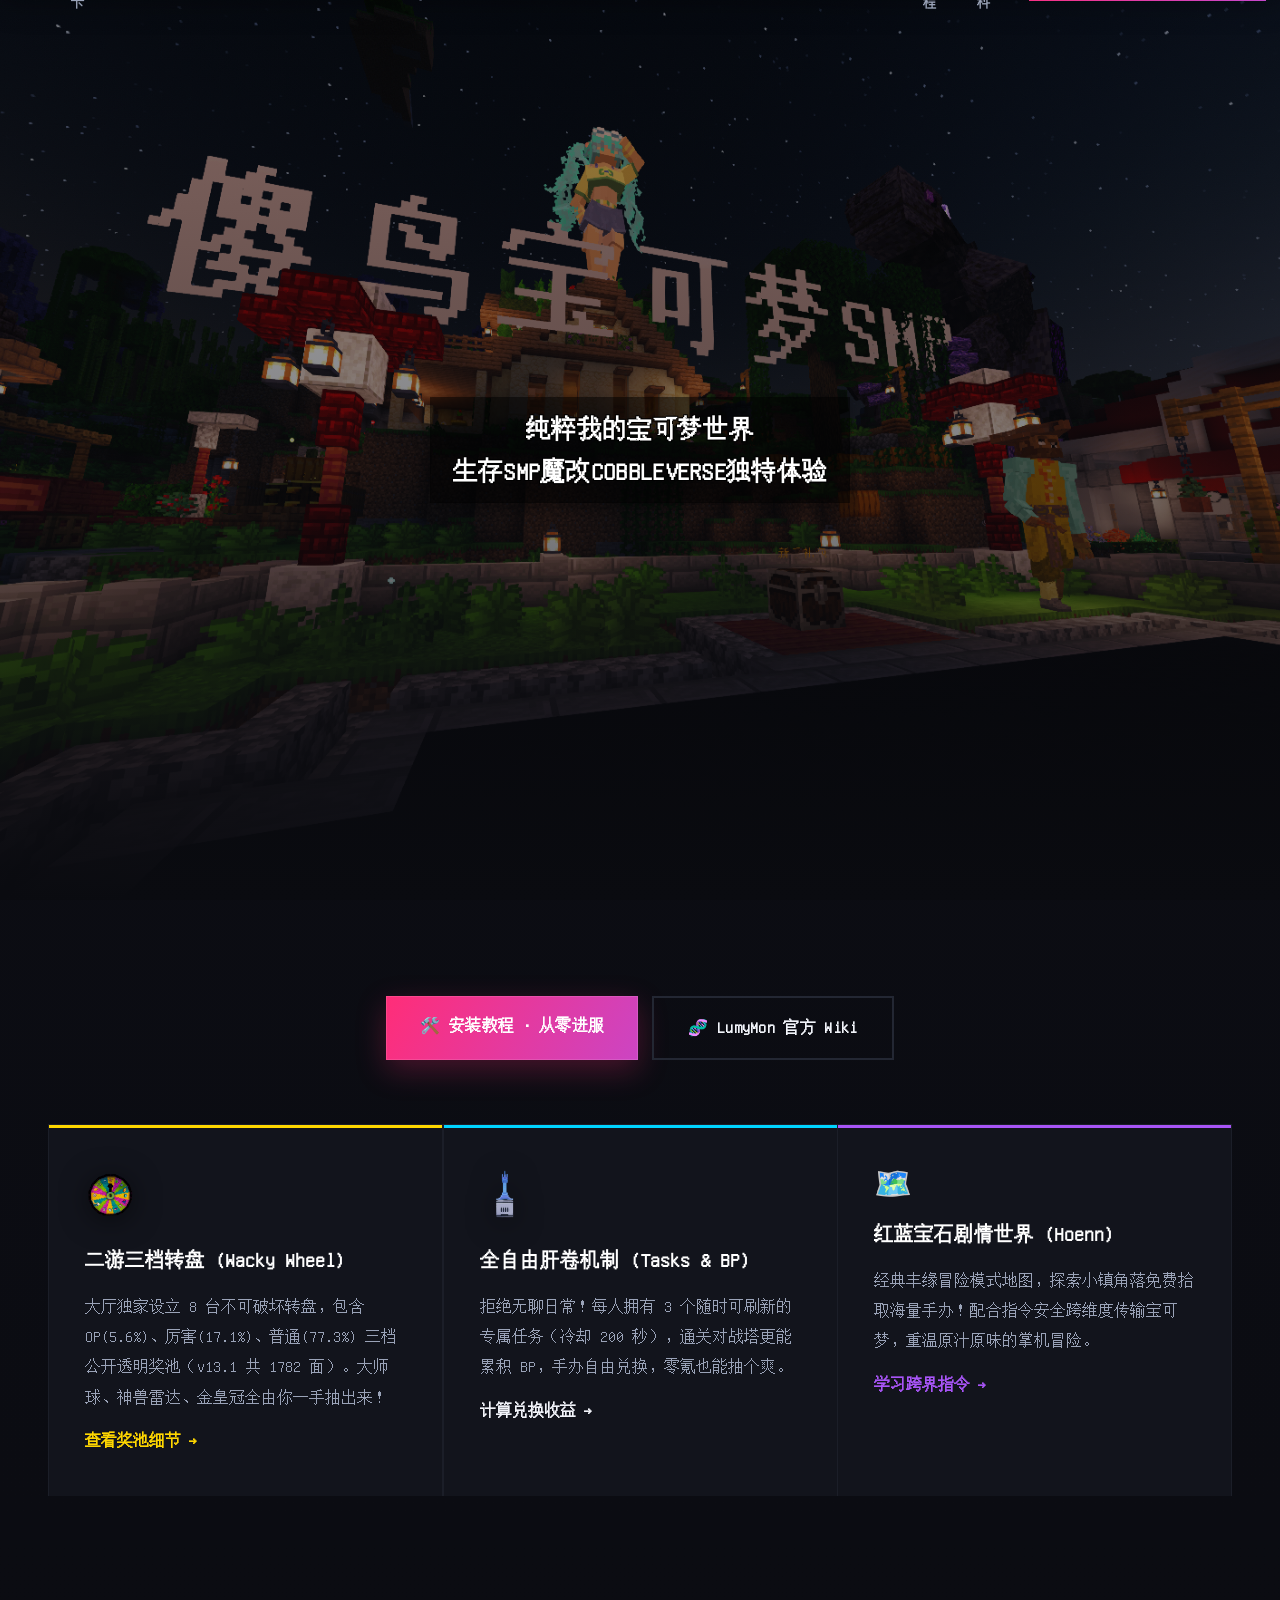
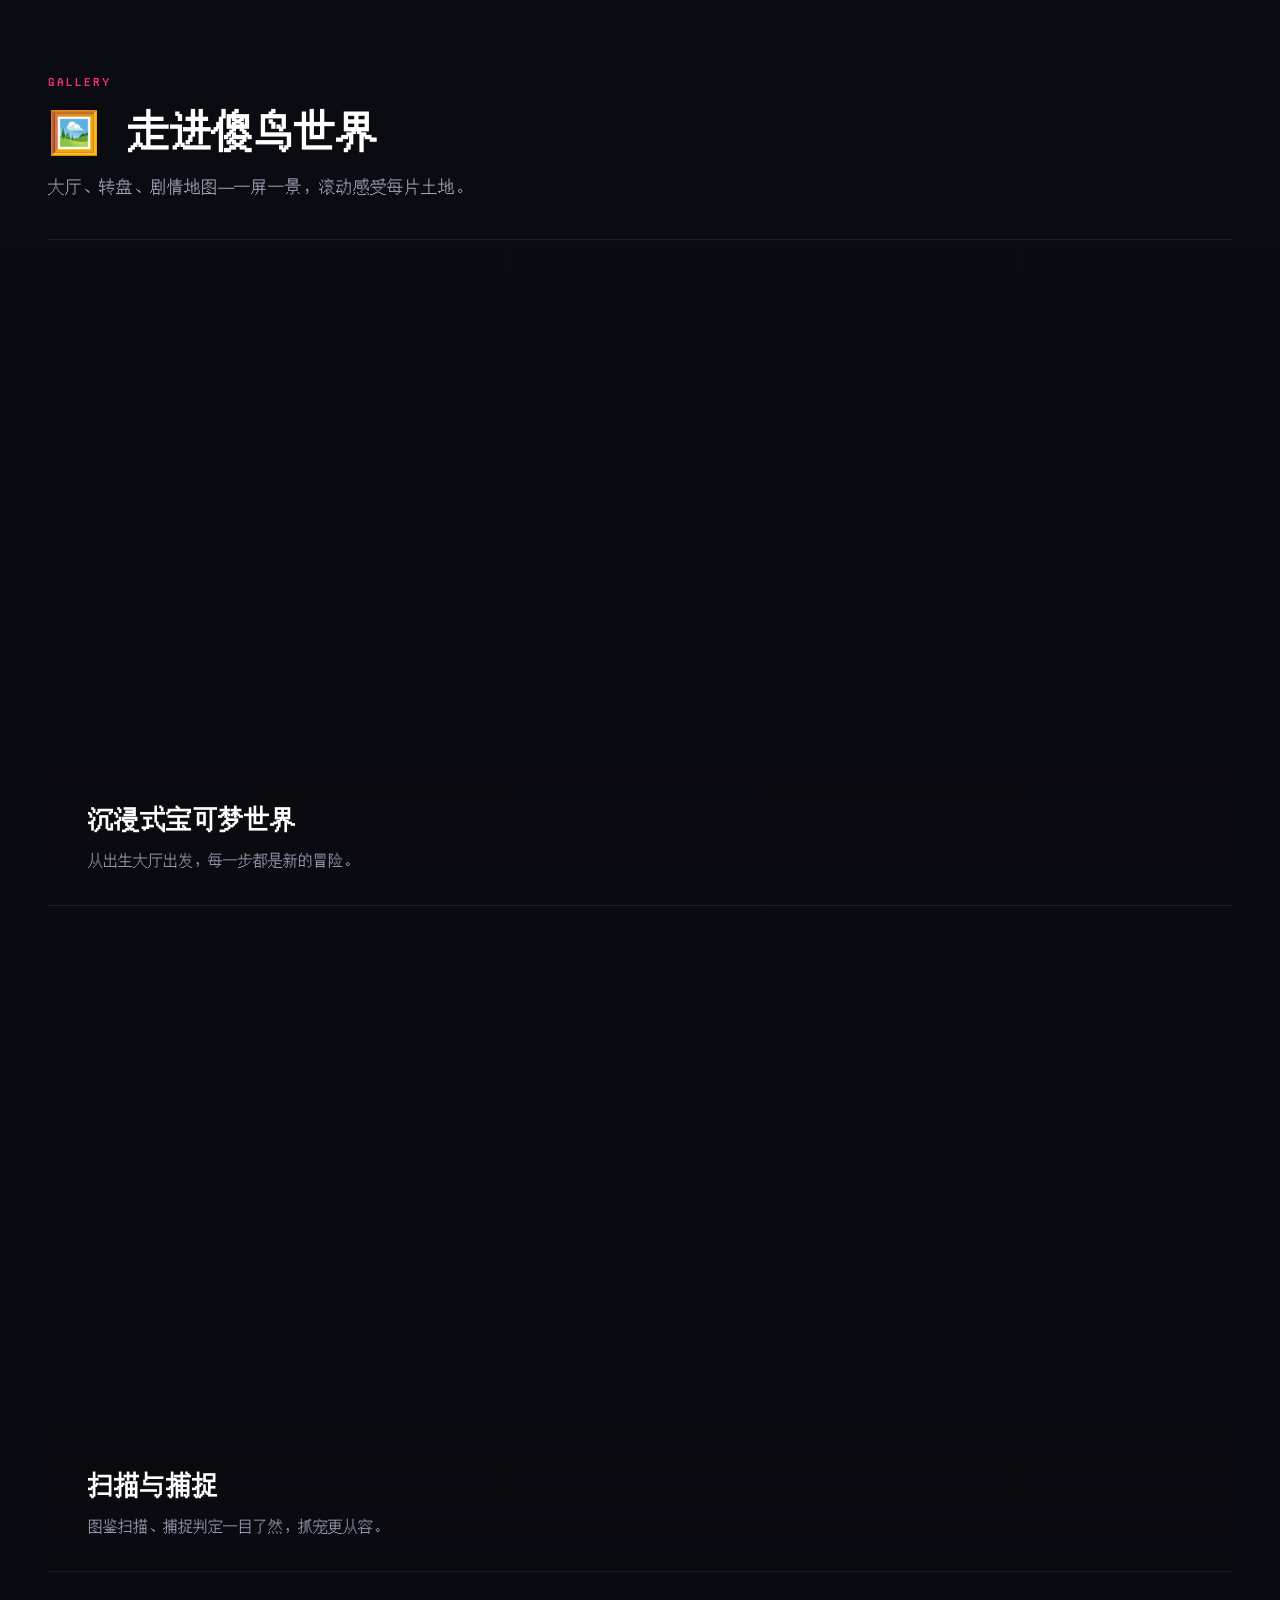
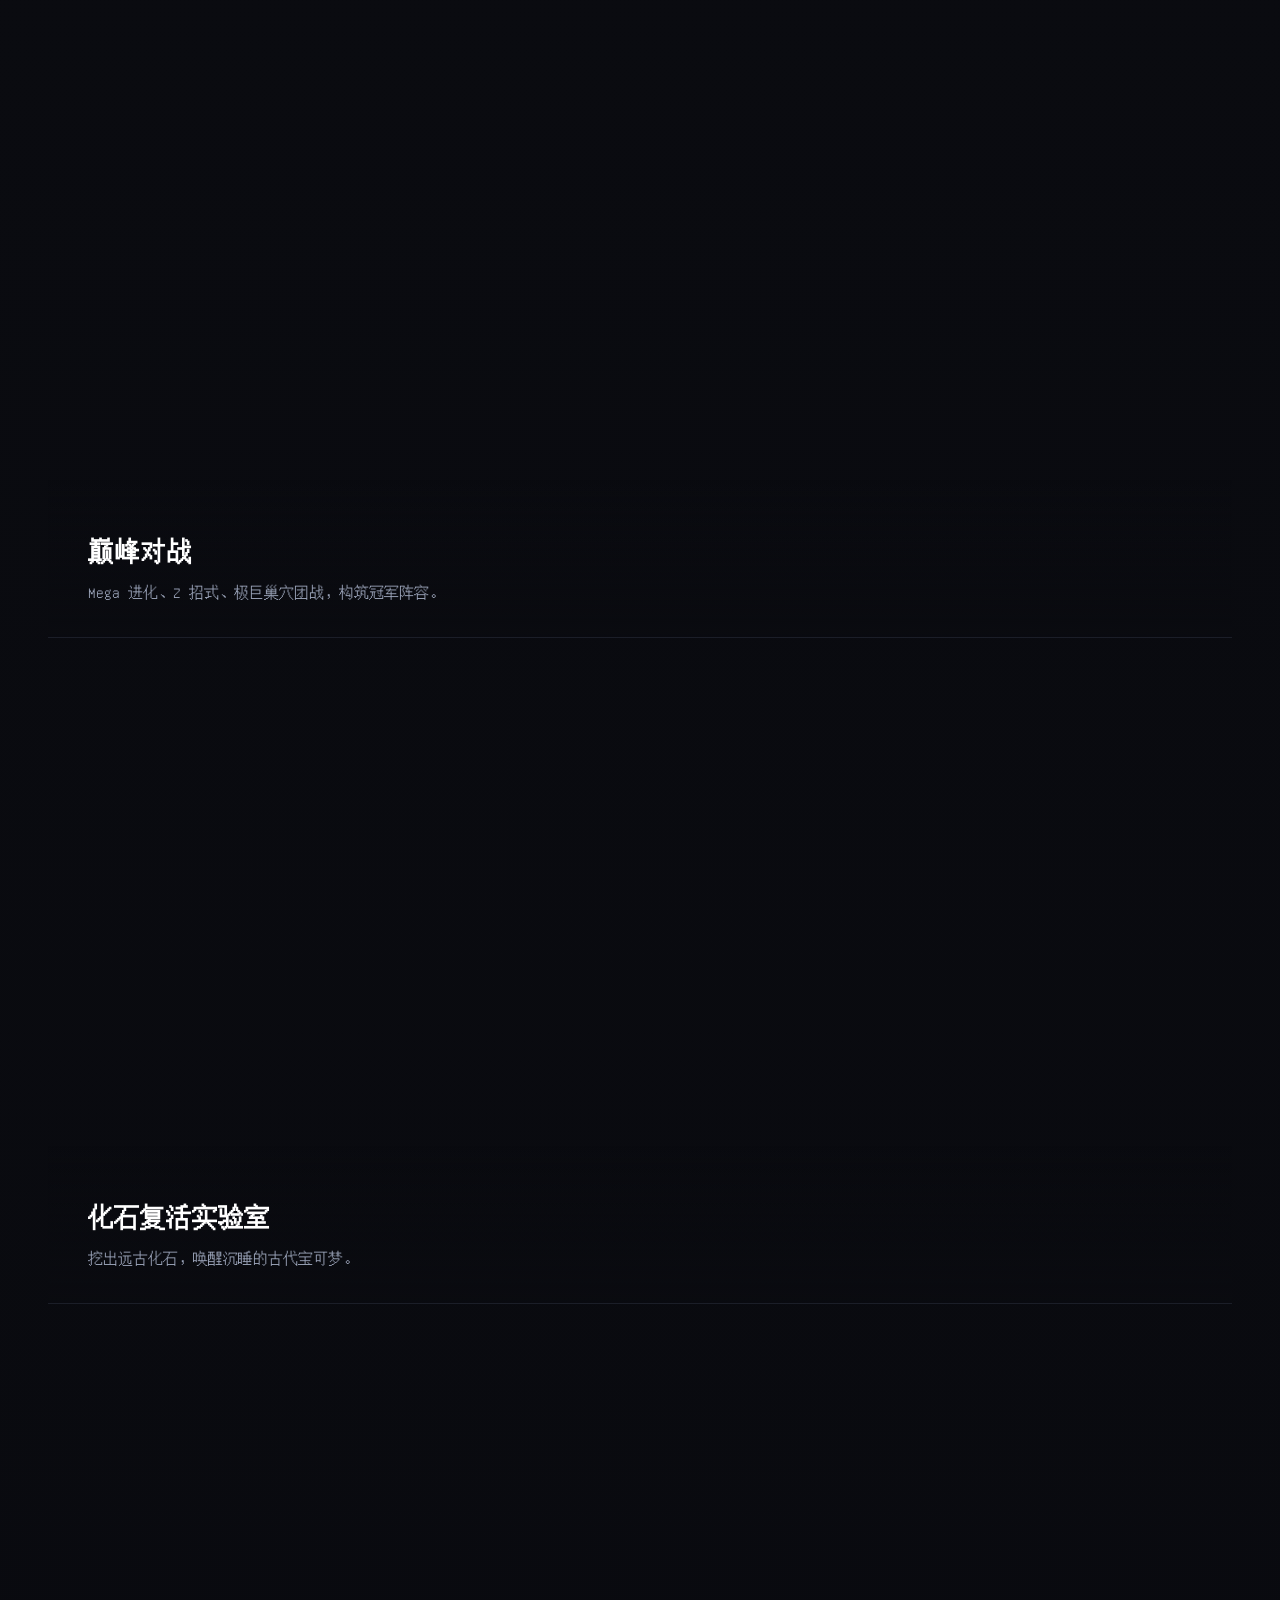
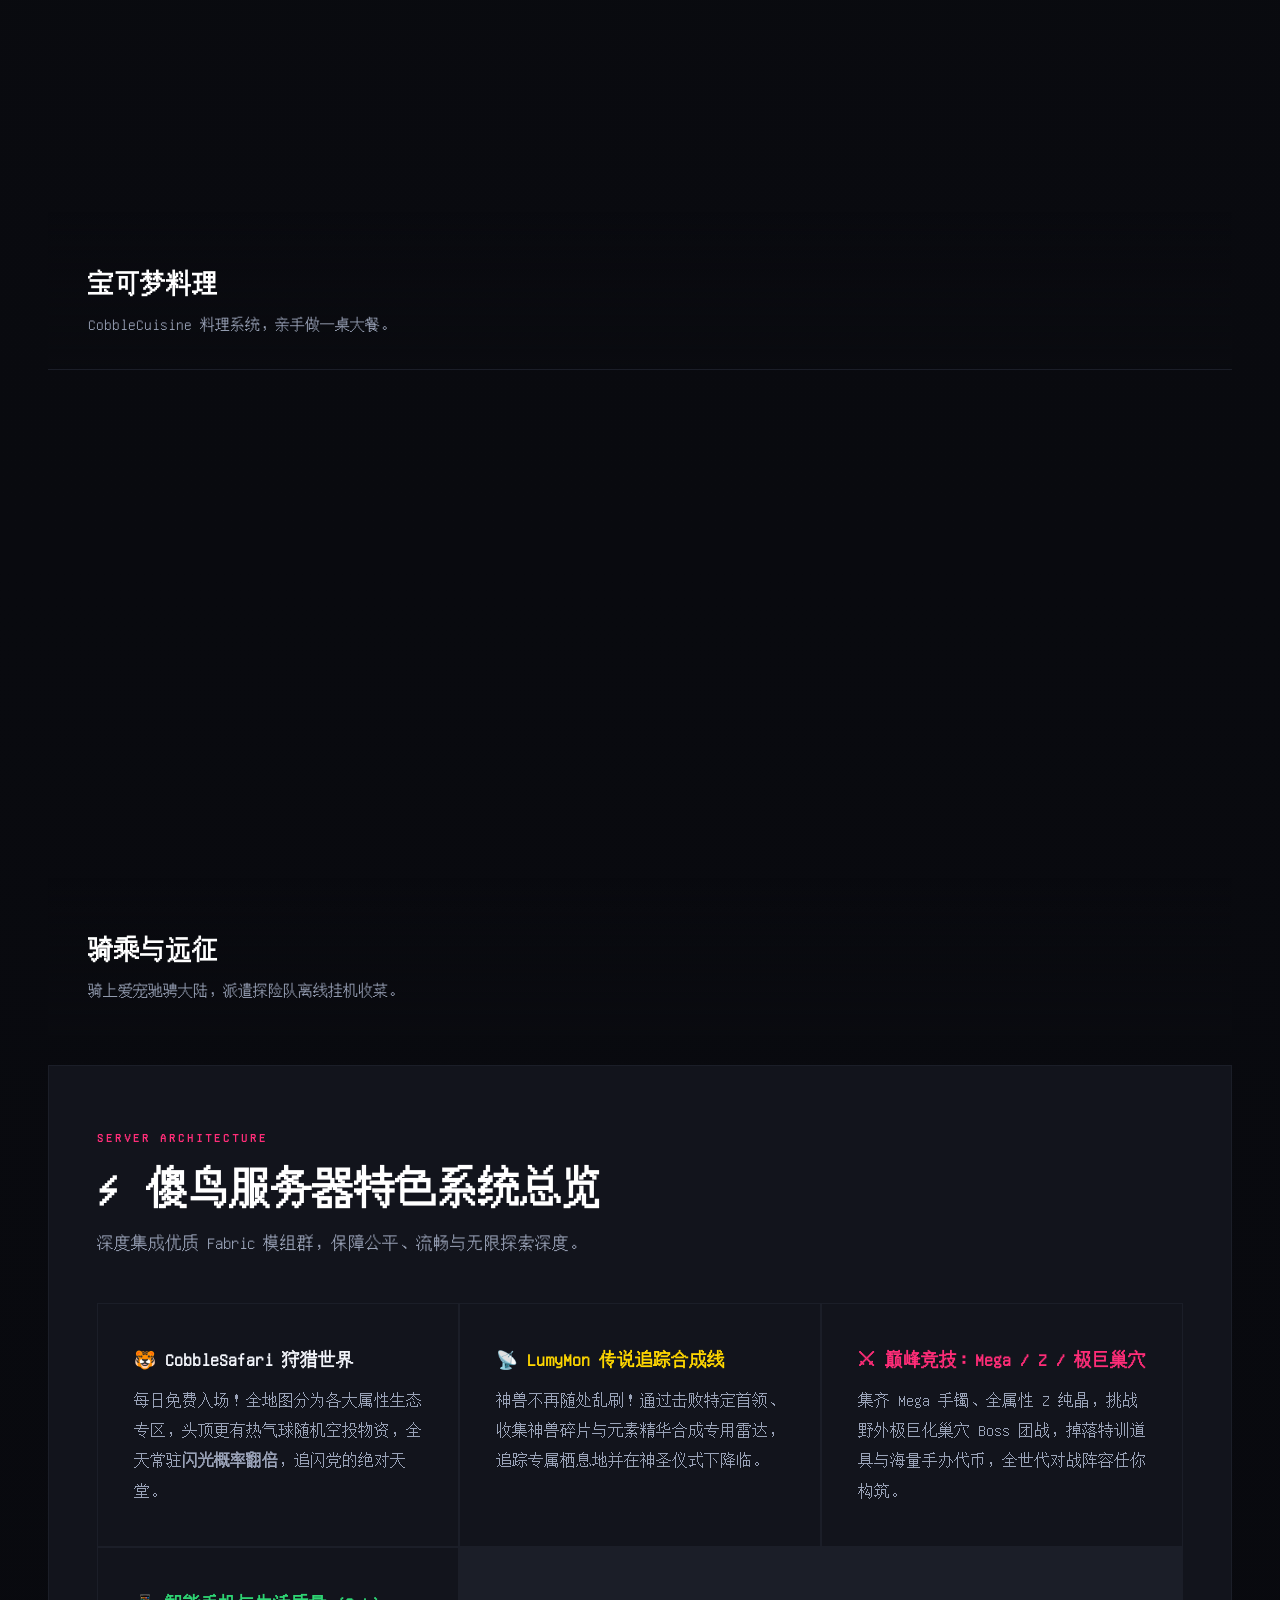
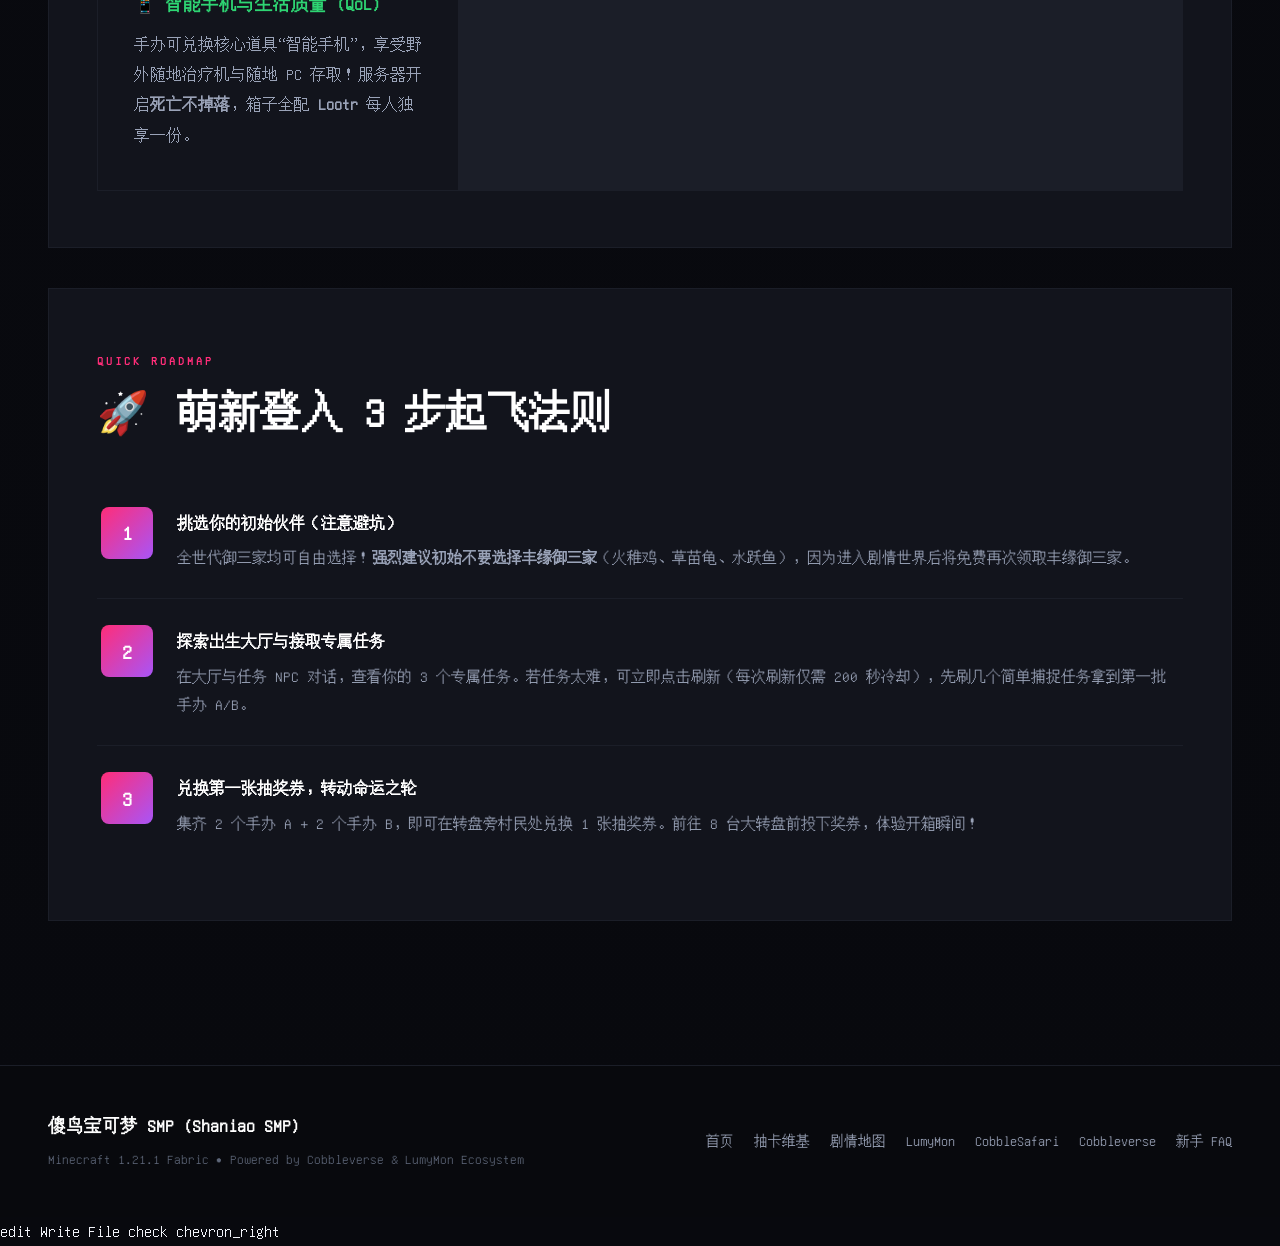
==== index.html @ e369a96b "新增 Cobbleverse 道馆联盟玩法专题页 (48道馆/地区解锁/等级上限/关都馆主表), 导航升级为8页" ====
<!DOCTYPE html>
<html lang="zh-CN">
<head>
    <meta charset="UTF-8">
    <meta name="viewport" content="width=device-width, initial-scale=1.0">
    <title>傻鸟宝可梦 SMP | Cobbleverse 官方维基与玩家指南</title>
    <link rel="stylesheet" href="style.css?v=5">
</head>
<body>

    <div class="fixed-bg"></div>
    <svg class="squiggly-defs" aria-hidden="true">
        <filter id="squiggly-filter" x="-15%" y="-25%" width="130%" height="150%">
            <feTurbulence id="squiggly-turb" type="fractalNoise" baseFrequency="0.015 0.015" numOctaves="3" seed="0" result="noise"/>
            <feDisplacementMap id="squiggly-disp" in="SourceGraphic" in2="noise" scale="6" xChannelSelector="R" yChannelSelector="G"/>
        </filter>
    </svg>

    <!-- Navigation Header -->
        <header class="navbar">
        <div class="titlebar">
            <a href="index.html" class="titlebar-left">
                <div class="brand-badge"><img src="Wheel_icon.png" alt="Wheel" class="brand-icon"></div>
                <span class="brand-title">傻鸟宝可梦 SMP</span>
                <span class="brand-tag">Fabric 1.21.1</span>
            </a>
            <div class="window-controls">
                <button class="win-btn" title="最小化" onclick="winFake('min')">─</button>
                <button class="win-btn" title="最大化" onclick="winFake('max')">▢</button>
                <button class="win-btn win-close" title="关闭" onclick="winFake('close')">✕</button>
            </div>
        </div>
        <div class="menubar">
            <ul class="nav-links">
                <li><a href="index.html" class="nav-link active">首页</a></li><li><a href="gacha.html" class="nav-link">转盘抽卡</a></li><li><a href="world.html" class="nav-link">世界与传送</a></li><li><a href="lumymon.html" class="nav-link">LumyMon</a></li><li><a href="cobblesafari.html" class="nav-link">CobbleSafari</a></li><li><a href="cobbleverse.html" class="nav-link">Cobbleverse</a></li><li><a href="cobbleverse.html" class="nav-link">Cobbleverse</a></li><li><a href="cobblesafari.html" class="nav-link">CobbleSafari</a></li><li><a href="cobbleverse.html" class="nav-link">Cobbleverse</a></li><li><a href="cobbleverse.html" class="nav-link">Cobbleverse</a></li><li><a href="tutorial.html" class="nav-link">安装教程</a></li><li><a href="guide.html" class="nav-link">新手百科</a></li>
            </ul>
            <div class="nav-action">
                <button class="btn-ip-copy" onclick="copyServerIP()">
                    <span>🎮</span>
                    <span class="ip-text">shaniao.usga.me</span>
                    <span style="font-size:0.75rem; opacity:0.8;">(点击复制)</span>
                </button>
                <button class="menu-toggle" aria-label="Toggle Navigation">☰</button>
            </div>
        </div>
    </header>

    <!-- Main Hero -->
    <section class="hero-section">
            <div class="hero-pill">
                <span class="pulse-dot"></span>
                <span>Cobbleverse 深度魔改 • 朋友联机二游养成闭环</span>
            </div>

            <h1 class="hero-title">
                纯粹我的<span class="squiggly-word">宝可梦</span>世界<br>
                生存SMP魔改COBBLEVERSE独特体验
            </h1>

            <p class="hero-subtitle">
                以 Cobbleverse 为基底，围绕 <strong>『肝卷 → 抽卡 → 变强』</strong> 打造。<br>
                从大厅转盘到丰缘剧情，每一天都有新目标。
            </p>

                    </section>

    <main class="main-wrapper">
        <div class="hero-actions">
                <a href="tutorial.html" class="btn btn-primary">🛠️ 安装教程 · 从零进服</a>
                <a href="https://www.lumyverse.com/en/cobbleverse/lumymon/" target="_blank" rel="noopener" class="btn btn-glass">🧬 LumyMon 官方 Wiki</a>
            </div>

        <!-- Core Loops & Highlights -->
        <div class="grid-3" style="margin: 40px 0 80px;">
            <div class="feature-card gold">
                <div class="feature-icon"><img src="Wheel_icon.png" alt="转盘"></div>
                <h3 class="feature-title">二游三档转盘 (Wacky Wheel)</h3>
                <p class="feature-desc">
                    大厅独家设立 8 台不可破坏转盘，包含 OP(5.6%)、厉害(17.1%)、普通(77.3%) 三档公开透明奖池（v13.1 共 1782 面）。大师球、神兽雷达、金皇冠全由你一手抽出来！
                </p>
                <a href="gacha.html" style="color:var(--gold); font-weight:700; text-decoration:none; margin-top:14px; display:inline-block;">查看奖池细节 →</a>
            </div>

            <div class="feature-card cyan">
                <div class="feature-icon"><img src="Battle_Tower_icon.png" alt="对战塔"></div>
                <h3 class="feature-title">全自由肝卷机制 (Tasks & BP)</h3>
                <p class="feature-desc">
                    拒绝无聊日常！每人拥有 3 个随时可刷新的专属任务（冷却 200 秒），通关对战塔更能累积 BP，手办自由兑换，零氪也能抽个爽。
                </p>
                <a href="gacha.html#exchange" style="color:var(--accent-cyan); font-weight:700; text-decoration:none; margin-top:14px; display:inline-block;">计算兑换收益 →</a>
            </div>

            <div class="feature-card purple">
                <div class="feature-icon">🗺️</div>
                <h3 class="feature-title">红蓝宝石剧情世界 (Hoenn)</h3>
                <p class="feature-desc">
                    经典丰缘冒险模式地图，探索小镇角落免费拾取海量手办！配合指令安全跨维度传输宝可梦，重温原汁原味的掌机冒险。
                </p>
                <a href="world.html" style="color:var(--purple); font-weight:700; text-decoration:none; margin-top:14px; display:inline-block;">学习跨界指令 →</a>
            </div>
        </div>

        <!-- Parallax Gallery (Aceternity Parallax Blocks) -->
        <section class="content-section parallax-gallery">
            <div class="section-header">
                <span class="section-tag">GALLERY</span>
                <h2 class="section-title"><span class="icon">🖼️</span> 走进傻鸟世界</h2>
                <p class="section-desc">大厅、转盘、剧情地图——一屏一景，滚动感受每片土地。</p>
            </div>
                        <div class="parallax-block" style="background-image:url('Parallax_Blocks/gameplay.png');">
                <div class="parallax-caption">
                    <h3>沉浸式宝可梦世界</h3>
                    <p>从出生大厅出发，每一步都是新的冒险。</p>
                </div>
            </div>
            <div class="parallax-block" style="background-image:url('Parallax_Blocks/pokedex_scanning.png');">
                <div class="parallax-caption">
                    <h3>扫描与捕捉</h3>
                    <p>图鉴扫描、捕捉判定一目了然，抓宠更从容。</p>
                </div>
            </div>
            <div class="parallax-block" style="background-image:url('Parallax_Blocks/charizard.png');">
                <div class="parallax-caption">
                    <h3>巅峰对战</h3>
                    <p>Mega 进化、Z 招式、极巨巢穴团战，构筑冠军阵容。</p>
                </div>
            </div>
            <div class="parallax-block" style="background-image:url('Parallax_Blocks/fossil_revival.png');">
                <div class="parallax-caption">
                    <h3>化石复活实验室</h3>
                    <p>挖出远古化石，唤醒沉睡的古代宝可梦。</p>
                </div>
            </div>
            <div class="parallax-block" style="background-image:url('Parallax_Blocks/cooking-png.png');">
                <div class="parallax-caption">
                    <h3>宝可梦料理</h3>
                    <p>CobbleCuisine 料理系统，亲手做一桌大餐。</p>
                </div>
            </div>
            <div class="parallax-block" style="background-image:url('Parallax_Blocks/riding-png.png');">
                <div class="parallax-caption">
                    <h3>骑乘与远征</h3>
                    <p>骑上爱宠驰骋大陆，派遣探险队离线挂机收菜。</p>
                </div>
            </div></section>

        <!-- System Overview Panel -->
        <div class="glass-panel" style="margin-bottom: 40px;">
            <div class="section-header">
                <span class="section-tag">SERVER ARCHITECTURE</span>
                <h2 class="section-title"><span class="icon">⚡</span> 傻鸟服务器特色系统总览</h2>
                <p class="section-desc">深度集成优质 Fabric 模组群，保障公平、流畅与无限探索深度。</p>
            </div>

            <div class="grid-2">
                <div class="feature-card">
                    <h4 style="color:var(--accent-cyan); margin-bottom:8px; font-size:1.1rem;">🐯 CobbleSafari 狩猎世界</h4>
                    <p class="feature-desc">
                        每日免费入场！全地图分为各大属性生态专区，头顶更有热气球随机空投物资，全天常驻<strong>闪光概率翻倍</strong>，追闪党的绝对天堂。
                    </p>
                </div>

                <div class="feature-card">
                    <h4 style="color:var(--gold); margin-bottom:8px; font-size:1.1rem;">📡 LumyMon 传说追踪合成线</h4>
                    <p class="feature-desc">
                        神兽不再随处乱刷！通过击败特定首领、收集神兽碎片与元素精华合成专用雷达，追踪专属栖息地并在神圣仪式下降临。
                    </p>
                </div>

                <div class="feature-card">
                    <h4 style="color:var(--primary); margin-bottom:8px; font-size:1.1rem;">⚔️ 巅峰竞技：Mega / Z / 极巨巢穴</h4>
                    <p class="feature-desc">
                        集齐 Mega 手镯、全属性 Z 纯晶，挑战野外极巨化巢穴 Boss 团战，掉落特训道具与海量手办代币，全世代对战阵容任你构筑。
                    </p>
                </div>

                <div class="feature-card">
                    <h4 style="color:var(--green); margin-bottom:8px; font-size:1.1rem;">📱 智能手机与生活质量 (QoL)</h4>
                    <p class="feature-desc">
                        手办可兑换核心道具“智能手机”，享受野外随地治疗机与随地 PC 存取！服务器开启<strong>死亡不掉落</strong>，箱子全配 <strong>Lootr</strong> 每人独享一份。
                    </p>
                </div>
            </div>
        </div>

        <!-- Quick Start Steps -->
        <div class="glass-panel">
            <div class="section-header">
                <span class="section-tag">QUICK ROADMAP</span>
                <h2 class="section-title"><span class="icon">🚀</span> 萌新登入 3 步起飞法则</h2>
            </div>

            <div class="step-track">
                <div class="step-node">
                    <div class="step-number">1</div>
                    <div class="step-content">
                        <h4 style="color:#fff; margin-bottom:6px;">挑选你的初始伙伴（注意避坑）</h4>
                        <p style="color:var(--text-muted); font-size:0.95rem;">
                            全世代御三家均可自由选择！<strong>强烈建议初始不要选择丰缘御三家</strong>（火稚鸡、草苗龟、水跃鱼），因为进入剧情世界后将免费再次领取丰缘御三家。
                        </p>
                    </div>
                </div>

                <div class="step-node">
                    <div class="step-number">2</div>
                    <div class="step-content">
                        <h4 style="color:#fff; margin-bottom:6px;">探索出生大厅与接取专属任务</h4>
                        <p style="color:var(--text-muted); font-size:0.95rem;">
                            在大厅与任务 NPC 对话，查看你的 3 个专属任务。若任务太难，可立即点击刷新（每次刷新仅需 200 秒冷却），先刷几个简单捕捉任务拿到第一批手办 A/B。
                        </p>
                    </div>
                </div>

                <div class="step-node">
                    <div class="step-number">3</div>
                    <div class="step-content">
                        <h4 style="color:#fff; margin-bottom:6px;">兑换第一张抽奖券，转动命运之轮</h4>
                        <p style="color:var(--text-muted); font-size:0.95rem;">
                            集齐 2 个手办 A + 2 个手办 B，即可在转盘旁村民处兑换 1 张抽奖券。前往 8 台大转盘前投下奖券，体验开箱瞬间！
                        </p>
                    </div>
                </div>
            </div>
        </div>
    </main>

    <!-- Footer -->
    <footer class="footer">
        <div class="footer-inner">
            <div>
                <div style="font-weight: 800; font-size: 1.1rem; color: #fff; margin-bottom: 6px;">傻鸟宝可梦 SMP (Shaniao SMP)</div>
                <div class="footer-meta">Minecraft 1.21.1 Fabric • Powered by Cobbleverse & LumyMon Ecosystem</div>
            </div>
            <div class="footer-links">
                <a href="index.html" class="footer-link">首页</a>
                <a href="gacha.html" class="footer-link">抽卡维基</a>
                <a href="world.html" class="footer-link">剧情地图</a>
                <a href="lumymon.html" class="footer-link">LumyMon</a>
                <a href="cobblesafari.html" class="footer-link">CobbleSafari</a>
                <a href="cobbleverse.html" class="footer-link">Cobbleverse</a>
                <a href="guide.html" class="footer-link">新手 FAQ</a>
            </div>
        </div>
    </footer>

    <script src="script.js?v=5"></script>
</body>
</html>

edit
Write File
check
chevron_right
---- style.css ----
/* ============================================================
   傻鸟宝可梦 SMP Wiki - 统一样式表 v3
   Cobblemon 官网式结构：直角 / 极简 Hero / 硬朗分区 / 视差画廊
   ============================================================ */
/* ============ 字体：Unifont 点阵 ============ */
@font-face {
    font-family: 'Unifont';
    src: url('fonts/unifont.otf') format('opentype');
    font-display: swap;
}

:root {
    --bg: #0a0b10;
    --bg-soft: #101218;
    --panel: #12141c;
    --panel-2: #0d0f15;
    --line: #232733;
    --line-soft: #1b1e28;
    --primary: #ff2d78;
    --accent: #00d4ff;
    --gold: #ffd700;
    --purple: #a855f7;
    --green: #2ed573;
    --text: #f2f4fa;
    --text-muted: #9aa3b8;
    --text-dim: #5d6678;
    --radius: 0px;
    --brand-grad: linear-gradient(100deg, #ff2d78, #a855f7 50%, #00d4ff);
    --transition: all 0.3s cubic-bezier(0.2, 0.8, 0.3, 1);
}

* { margin: 0; padding: 0; box-sizing: border-box; }

html { scroll-behavior: smooth; }

body {
    font-family: "Unifont", "PingFang SC", "Microsoft YaHei", "Segoe UI", system-ui, sans-serif;
    background: linear-gradient(180deg, #0c0d14, var(--bg) 40%, #08090e);
    color: var(--text);
    line-height: 1.85;
    min-height: 100vh;
    overflow-x: hidden;
    -webkit-font-smoothing: antialiased;
}

/* ============ 背景层 ============ */
.fixed-bg {
    position: fixed;
    inset: 0;
    z-index: -1;
    background:
        radial-gradient(ellipse 70% 40% at 50% -10%, rgba(168, 85, 247, 0.1), transparent 60%),
        radial-gradient(ellipse 50% 35% at 10% 60%, rgba(255, 45, 120, 0.06), transparent 60%),
        radial-gradient(ellipse 50% 35% at 90% 60%, rgba(0, 212, 255, 0.05), transparent 60%),
        var(--bg);
}

a { color: var(--accent); text-decoration: none; }
code {
    background: rgba(0, 212, 255, 0.1);
    padding: 2px 8px;
    border-radius: 3px;
    font-family: "Unifont", "Consolas", monospace;
    font-size: 0.92em;
    color: #7ee7ff;
    border: 1px solid rgba(0, 212, 255, 0.25);
}
kbd {
    background: #1a1d26;
    border: 1px solid #3a3f4d;
    padding: 2px 7px;
    border-radius: 3px;
    font-size: 0.85em;
}

/* ============ 导航栏（官网式顶部条） ============ */
.navbar {
    position: fixed;
    top: -100px;
    left: 0;
    right: 0;
    z-index: 100;
    background: rgba(12, 13, 20, 0.95);
    backdrop-filter: blur(14px);
    border-bottom: 1px solid var(--line-soft);
    box-shadow: 0 10px 34px rgba(0, 0, 0, 0.4);
    transition: top 0.35s ease;
}
.navbar.visible { top: 0; }

/* ===== 标题栏（Windows 窗口风） ===== */
.titlebar {
    display: flex;
    align-items: center;
    justify-content: space-between;
    height: 44px;
    padding: 0 4px 0 14px;
    background: rgba(255, 255, 255, 0.035);
    border-bottom: 1px solid var(--line-soft);
    user-select: none;
}
.titlebar-left {
    display: flex;
    align-items: center;
    gap: 10px;
    text-decoration: none;
    color: var(--text);
}
.brand-badge {
    width: 34px; height: 34px;
    display: grid; place-items: center;
    background: linear-gradient(135deg, var(--primary), var(--purple));
    border-radius: 4px;
    flex-shrink: 0;
}
.brand-badge img { width: 25px; height: 25px; object-fit: contain; }
.brand-title { font-weight: 800; font-size: 0.95rem; color: #fff; letter-spacing: 0.3px; }
.brand-tag {
    font-size: 0.66rem;
    color: var(--accent);
    background: rgba(0, 212, 255, 0.1);
    border: 1px solid rgba(0, 212, 255, 0.3);
    padding: 1px 8px;
    border-radius: 3px;
    letter-spacing: 0.5px;
}
.window-controls { display: flex; align-items: stretch; height: 44px; }
.win-btn {
    width: 46px;
    border: none;
    background: transparent;
    color: var(--text-muted);
    font-size: 0.78rem;
    cursor: pointer;
    display: grid;
    place-items: center;
    transition: background 0.15s, color 0.15s;
}
.win-btn:hover { background: rgba(255, 255, 255, 0.1); color: #fff; }
.win-close:hover { background: #e81123; color: #fff; }

/* ===== 菜单栏（PS 式菜单条） ===== */
.menubar {
    display: flex;
    align-items: center;
    justify-content: space-between;
    height: 42px;
    padding: 0 14px;
    gap: 14px;
}
.nav-links { display: flex; gap: 2px; list-style: none; margin: 0; padding: 0; }
.nav-link {
    display: block;
    padding: 7px 14px;
    color: var(--text-muted);
    font-size: 0.84rem;
    font-weight: 600;
    text-decoration: none;
    border-radius: 3px;
    transition: var(--transition);
}
.nav-link:hover { background: rgba(255, 255, 255, 0.07); color: #fff; }
.nav-link.active { background: rgba(0, 212, 255, 0.14); color: #00d4ff; }
.nav-action { display: flex; align-items: center; gap: 10px; }
.btn-ip-copy {
    display: flex; align-items: center; gap: 9px;
    padding: 10px 18px;
    background: linear-gradient(120deg, #ff2d78, #a855f7);
    background-size: 160% auto;
    color: #fff;
    border: none;
    border-radius: 0;
    cursor: pointer;
    font-size: 0.9rem;
    font-weight: 800;
    letter-spacing: 0.3px;
    transition: var(--transition);
}
.btn-ip-copy:hover { transform: translateY(-1px); background-position: right center; box-shadow: 0 8px 24px rgba(255, 45, 120, 0.4); }
.btn-ip-copy .ip-text { font-family: "Consolas", monospace; letter-spacing: 0.5px; }
.menu-toggle {
    display: none;
    background: none;
    border: 1px solid var(--line);
    color: #fff;
    font-size: 1.2rem;
    padding: 6px 12px;
    border-radius: 6px;
    cursor: pointer;
}

/* ============ Hero（官网式极简全屏） ============ */
.hero-section {
    position: relative;
    min-height: 100vh;
    display: flex;
    flex-direction: column;
    align-items: center;
    justify-content: center;
    text-align: center;
    padding: 0 28px;
}
.hero-section::before {
    content: "";
    position: absolute;
    inset: 0;
    background:
        linear-gradient(180deg, rgba(10, 11, 16, 0.30), rgba(10, 11, 16, 0.55) 60%, var(--bg)),
        url("bg.png") center 30% / cover no-repeat;
    z-index: -1;
}
.hero-pill { display: none; }
.pulse-dot {
    width: 7px; height: 7px; border-radius: 50%;
    background: var(--green);
    animation: pulse 1.8s ease-in-out infinite;
}
@keyframes pulse {
    0%, 100% { box-shadow: 0 0 0 0 rgba(46, 213, 115, 0.5); }
    50% { box-shadow: 0 0 0 7px rgba(46, 213, 115, 0); }
}
.hero-title {
    font-size: clamp(1.05rem, 2.2vw, 1.55rem);
    font-weight: 800;
    line-height: 1.7;
    letter-spacing: 0.3px;
    display: inline-block;
    background: rgba(0, 0, 0, 0.55);
    padding: 10px 22px;
    color: #fff;
    text-shadow:
        1px 1px 0 rgba(0, 0, 0, 0.9),
        -1px -1px 0 rgba(0, 0, 0, 0.9),
        1px -1px 0 rgba(0, 0, 0, 0.9),
        -1px 1px 0 rgba(0, 0, 0, 0.9);
    box-shadow: 0 0 0 1px rgba(0, 0, 0, 0.5), 0 4px 16px rgba(0, 0, 0, 0.35);
}
.gradient-text {
    color: #fff;
    background: none;
    -webkit-background-clip: initial;
    background-clip: initial;
    -webkit-text-fill-color: currentColor;
}
.hero-subtitle { display: none; }

/* SquigglyText 波浪扭曲滤镜（Aceternity 风格） */
.squiggly-defs {
    position: absolute;
    width: 0;
    height: 0;
    overflow: hidden;
}
.squiggly-word {
    display: inline-block;
    filter: url(#squiggly-filter);
    will-change: filter;
}

}

.hero-subtitle strong { color: #fff; }
.hero-actions {
    display: flex; gap: 14px; justify-content: center; flex-wrap: wrap;
    margin: 8px 0 64px;
}

/* ============ 按钮（直角官网风） ============ */
.btn {
    display: inline-block;
    padding: 15px 34px;
    font-weight: 800;
    font-size: 1rem;
    letter-spacing: 0.3px;
    border: none;
    cursor: pointer;
    border-radius: 0;
    transition: var(--transition);
    position: relative;
}
.btn-primary {
    background: linear-gradient(120deg, #ff2d78, #a855f7);
    background-size: 180% auto;
    color: #fff;
    box-shadow: 0 0 0 1px rgba(255, 255, 255, 0.12) inset, 0 10px 30px rgba(255, 45, 120, 0.25);
}
.btn-primary:hover {
    background-position: right center;
    transform: translateY(-2px);
    box-shadow: 0 0 0 1px rgba(255, 255, 255, 0.2) inset, 0 14px 40px rgba(168, 85, 247, 0.45);
}
.btn-glass {
    background: transparent;
    color: var(--text);
    border: 2px solid var(--line);
    box-shadow: none;
}
.btn-glass:hover {
    border-color: var(--accent);
    color: #fff;
    background: rgba(0, 212, 255, 0.08);
    transform: translateY(-2px);
}

/* ============ 内容容器 ============ */
.main-wrapper {
    max-width: 100%;
    margin: 0 auto;
    padding: 88px 48px 100px;
}
.content-section { padding: 90px 0 10px; }
.section-header { margin-bottom: 44px; max-width: 720px; }
.section-tag {
    display: inline-block;
    font-size: 0.75rem;
    font-weight: 800;
    letter-spacing: 3px;
    text-transform: uppercase;
    color: var(--primary);
    margin-bottom: 14px;
}
.section-title {
    font-size: clamp(1.8rem, 4vw, 2.6rem);
    font-weight: 900;
    line-height: 1.2;
    letter-spacing: -0.5px;
    margin-bottom: 14px;
    color: #fff;
}
.section-title .icon { margin-right: 8px; }
.section-desc { color: var(--text-muted); font-size: 1.05rem; line-height: 1.9; }

/* ============ 网格 & 卡片（直角硬朗） ============ */
.grid-2 { display: grid; grid-template-columns: repeat(auto-fit, minmax(320px, 1fr)); gap: 2px; background: var(--line-soft); border: 1px solid var(--line-soft); }
.grid-3 { display: grid; grid-template-columns: repeat(auto-fit, minmax(280px, 1fr)); gap: 2px; background: var(--line-soft); border: 1px solid var(--line-soft); }

.feature-card {
    position: relative;
    background: var(--panel);
    padding: 40px 36px;
    transition: var(--transition);
}
.feature-card:hover { background: #161924; }
.feature-card.gold { border-top: 3px solid var(--gold); }
.feature-card.cyan { border-top: 3px solid var(--accent); }
.feature-card.purple { border-top: 3px solid var(--purple); }
.feature-icon { margin-bottom: 18px; font-size: 1.9rem; line-height: 1; }
.feature-icon img {
    width: 52px; height: 52px;
    object-fit: contain;
    filter: drop-shadow(0 4px 14px rgba(0, 0, 0, 0.5));
}
.feature-title { font-size: 1.22rem; font-weight: 800; margin-bottom: 12px; color: #fff; }
.feature-desc { color: var(--text-muted); font-size: 1rem; line-height: 1.9; }

/* ============ 面板（直角分隔区块） ============ */
.glass-panel {
    background: var(--panel);
    border: 1px solid var(--line-soft);
    padding: 56px 48px;
    margin-bottom: 44px;
}

/* ============ 视差画廊（Aceternity Parallax Blocks） ============ */
.parallax-gallery { margin: 60px 0 20px; }
.parallax-gallery .section-header { margin-bottom: 36px; }
.parallax-block {
    position: relative;
    width: 100%;
    height: 74vh;
    min-height: 460px;
    background-size: cover;
    background-position: center;
    overflow: hidden;
    border-top: 1px solid var(--line-soft);
}
.parallax-block .parallax-caption {
    position: absolute;
    left: 0; bottom: 0;
    padding: 48px 40px 30px;
    background: linear-gradient(180deg, transparent, rgba(10, 11, 16, 0.92));
    width: 100%;
}
.parallax-caption h3 { font-size: 1.6rem; font-weight: 900; color: #fff; margin-bottom: 4px; }
.parallax-caption p { color: var(--text-muted); font-size: 0.95rem; }
@media (min-width: 1025px) {
    .parallax-block { background-attachment: fixed; }
}

/* ============ 三步流程 ============ */
.step-track { display: flex; flex-direction: column; }
.step-node {
    display: flex; gap: 24px; align-items: flex-start;
    padding: 26px 4px;
    border-bottom: 1px solid var(--line-soft);
}
.step-node:last-child { border-bottom: none; }
.step-number {
    flex-shrink: 0;
    width: 52px; height: 52px;
    display: grid; place-items: center;
    font-size: 1.25rem; font-weight: 900;
    background: linear-gradient(135deg, #ff2d78, #a855f7);
    border-radius: 8px;
    color: #fff;
}
.step-content { padding-top: 2px; }

/* ============ 概率徽章 ============ */
.rate-badge {
    display: inline-block;
    padding: 4px 12px;
    font-size: 0.8rem;
    font-weight: 800;
    letter-spacing: 0.5px;
}
.rate-gold { background: rgba(255, 215, 0, 0.14); color: var(--gold); border: 1px solid rgba(255, 215, 0, 0.4); }
.rate-purple { background: rgba(168, 85, 247, 0.16); color: #d7a1ff; border: 1px solid rgba(168, 85, 247, 0.45); }
.rate-white { background: rgba(255, 255, 255, 0.07); color: #ced6e0; border: 1px solid var(--line); }

/* ============ 警示框 ============ */
.callout {
    display: flex; gap: 16px;
    padding: 20px 24px;
    border: 1px solid;
    margin-bottom: 40px;
    align-items: flex-start;
}
.callout-info { background: rgba(0, 212, 255, 0.06); border-color: rgba(0, 212, 255, 0.35); }
.callout-danger { background: rgba(255, 45, 120, 0.07); border-color: rgba(255, 45, 120, 0.5); }
.callout-icon { font-size: 1.5rem; flex-shrink: 0; }
.callout-title { font-weight: 800; color: #fff; margin-bottom: 6px; font-size: 1.05rem; }
.callout-content { color: var(--text-muted); font-size: 0.95rem; }

/* ============ 模拟器 ============ */
.sim-box {
    background: var(--panel-2);
    border: 1px solid var(--line-soft);
    padding: 26px;
    margin-top: 24px;
}
.sim-controls { display: flex; gap: 10px; flex-wrap: wrap; margin-bottom: 16px; }
.sim-results {
    display: flex; flex-direction: column; gap: 4px;
    max-height: 340px; overflow-y: auto;
    font-size: 0.92rem;
}
.sim-item { padding: 9px 16px; background: rgba(255, 255, 255, 0.04); border-left: 3px solid transparent; }
.sim-item.gold { background: rgba(255, 215, 0, 0.1); border-left-color: var(--gold); color: var(--gold); font-weight: 700; }
.sim-item.purple { background: rgba(168, 85, 247, 0.1); border-left-color: var(--purple); color: #d7a1ff; font-weight: 600; }
.sim-item.white { color: #ced6e0; }
.sim-results::-webkit-scrollbar { width: 6px; }
.sim-results::-webkit-scrollbar-thumb { background: #2a2f3d; }

/* ============ 表格 ============ */
.table-responsive { overflow-x: auto; }
.wiki-table { width: 100%; border-collapse: collapse; font-size: 0.93rem; }
.wiki-table th {
    text-align: left;
    padding: 14px 16px;
    background: var(--panel-2);
    color: var(--accent);
    border-bottom: 2px solid var(--line);
    white-space: nowrap;
    font-size: 0.82rem;
    letter-spacing: 1px;
    text-transform: uppercase;
}
.wiki-table td { padding: 14px 16px; border-bottom: 1px solid var(--line-soft); color: var(--text-muted); }
.wiki-table tr:hover td { background: rgba(255, 255, 255, 0.02); }

/* ============ 命令框 ============ */
.cmd-box {
    display: flex; align-items: center; justify-content: space-between;
    background: #090a0f;
    border: 1px solid var(--line);
    padding: 12px 18px;
    margin: 14px 0;
}
.cmd-box code { background: none; border: none; color: #7ee7ff; font-size: 1rem; }
.cmd-copy {
    background: rgba(0, 212, 255, 0.12);
    border: 1px solid rgba(0, 212, 255, 0.4);
    color: var(--accent);
    padding: 7px 16px;
    font-size: 0.82rem;
    font-weight: 700;
    cursor: pointer;
    border-radius: 4px;
    transition: var(--transition);
}
.cmd-copy:hover { background: rgba(0, 212, 255, 0.25); }

/* ============ FAQ ============ */
.faq-search-box {
    width: 100%;
    padding: 15px 20px;
    background: var(--panel-2);
    border: 1px solid var(--line);
    color: #fff;
    font-size: 0.95rem;
    margin-bottom: 20px;
    outline: none;
    border-radius: 4px;
    transition: var(--transition);
}
.faq-search-box:focus { border-color: var(--accent); }
.faq-list { display: flex; flex-direction: column; border: 1px solid var(--line-soft); }
.faq-item { border-bottom: 1px solid var(--line-soft); }
.faq-item:last-child { border-bottom: none; }
.faq-header {
    display: flex; justify-content: space-between; align-items: center;
    padding: 17px 20px;
    cursor: pointer;
    font-weight: 700;
    color: var(--text);
    transition: var(--transition);
}
.faq-header:hover { background: rgba(255, 255, 255, 0.03); }
.toggle-icon { color: var(--accent); font-size: 1.2rem; transition: var(--transition); }
.faq-item.open .toggle-icon { transform: rotate(45deg); }
.faq-body {
    max-height: 0;
    overflow: hidden;
    padding: 0 20px;
    color: var(--text-muted);
    font-size: 0.93rem;
    line-height: 1.8;
    transition: max-height 0.4s ease, padding 0.4s ease;
}
.faq-item.open .faq-body { max-height: 600px; padding: 0 20px 18px; }

/* ============ Toast ============ */
.toast-container {
    position: fixed;
    bottom: 28px; left: 50%;
    transform: translateX(-50%);
    z-index: 9999;
    display: flex; flex-direction: column; gap: 10px;
    align-items: center;
    pointer-events: none;
}
.toast {
    display: flex; align-items: center; gap: 9px;
    background: #161924;
    border: 1px solid var(--line);
    color: #fff;
    padding: 13px 24px;
    font-size: 0.92rem;
    border-radius: 6px;
    box-shadow: 0 10px 34px rgba(0, 0, 0, 0.55);
}

/* ============ 页脚 ============ */
.footer { border-top: 1px solid var(--line-soft); background: #08090d; }
.footer-inner {
    max-width: 100%;
    margin: 0 auto;
    padding: 44px 48px;
    display: flex;
    justify-content: space-between;
    align-items: center;
    gap: 16px;
    flex-wrap: wrap;
}
.footer-meta { color: var(--text-dim); font-size: 0.82rem; margin-top: 5px; }
.footer-links { display: flex; gap: 20px; flex-wrap: wrap; }
.footer-link { color: var(--text-muted); font-size: 0.88rem; transition: var(--transition); }
.footer-link:hover { color: var(--accent); }

/* ============ 动效（轻量保留） ============ */
.reveal {
    opacity: 0;
    transform: translateY(22px);
    transition: opacity 0.7s ease, transform 0.7s ease;
}
.reveal.visible { opacity: 1; transform: translateY(0); }
.tilt-card { will-change: transform; }

/* ============ 响应式 ============ */
@media (max-width: 860px) {
    .menu-toggle { display: block; }
    .nav-links {
        display: none;
        width: 100%;
        flex-direction: column;
        background: rgba(10, 11, 16, 0.97);
        border-top: 1px solid var(--line-soft);
        padding: 8px 0 14px;
    }
    .navbar.mobile-menu-active .nav-links { display: flex; }
    .menubar { height: auto; flex-wrap: wrap; padding: 10px 14px; }
    .nav-action { margin-left: auto; }
    .titlebar { height: 40px; }
    .win-btn { height: 40px; width: 42px; }
    .glass-panel { padding: 26px 20px; }
    .hero-section { min-height: 80vh; padding: 50px 20px; }
    .hero-actions { flex-direction: column; align-items: stretch; }
    .content-section { padding: 60px 0 6px; }
    .parallax-block { height: 52vh; }
    .footer-inner { flex-direction: column; text-align: center; }
    .grid-3, .grid-2 { border: none; background: none; gap: 14px; }
}
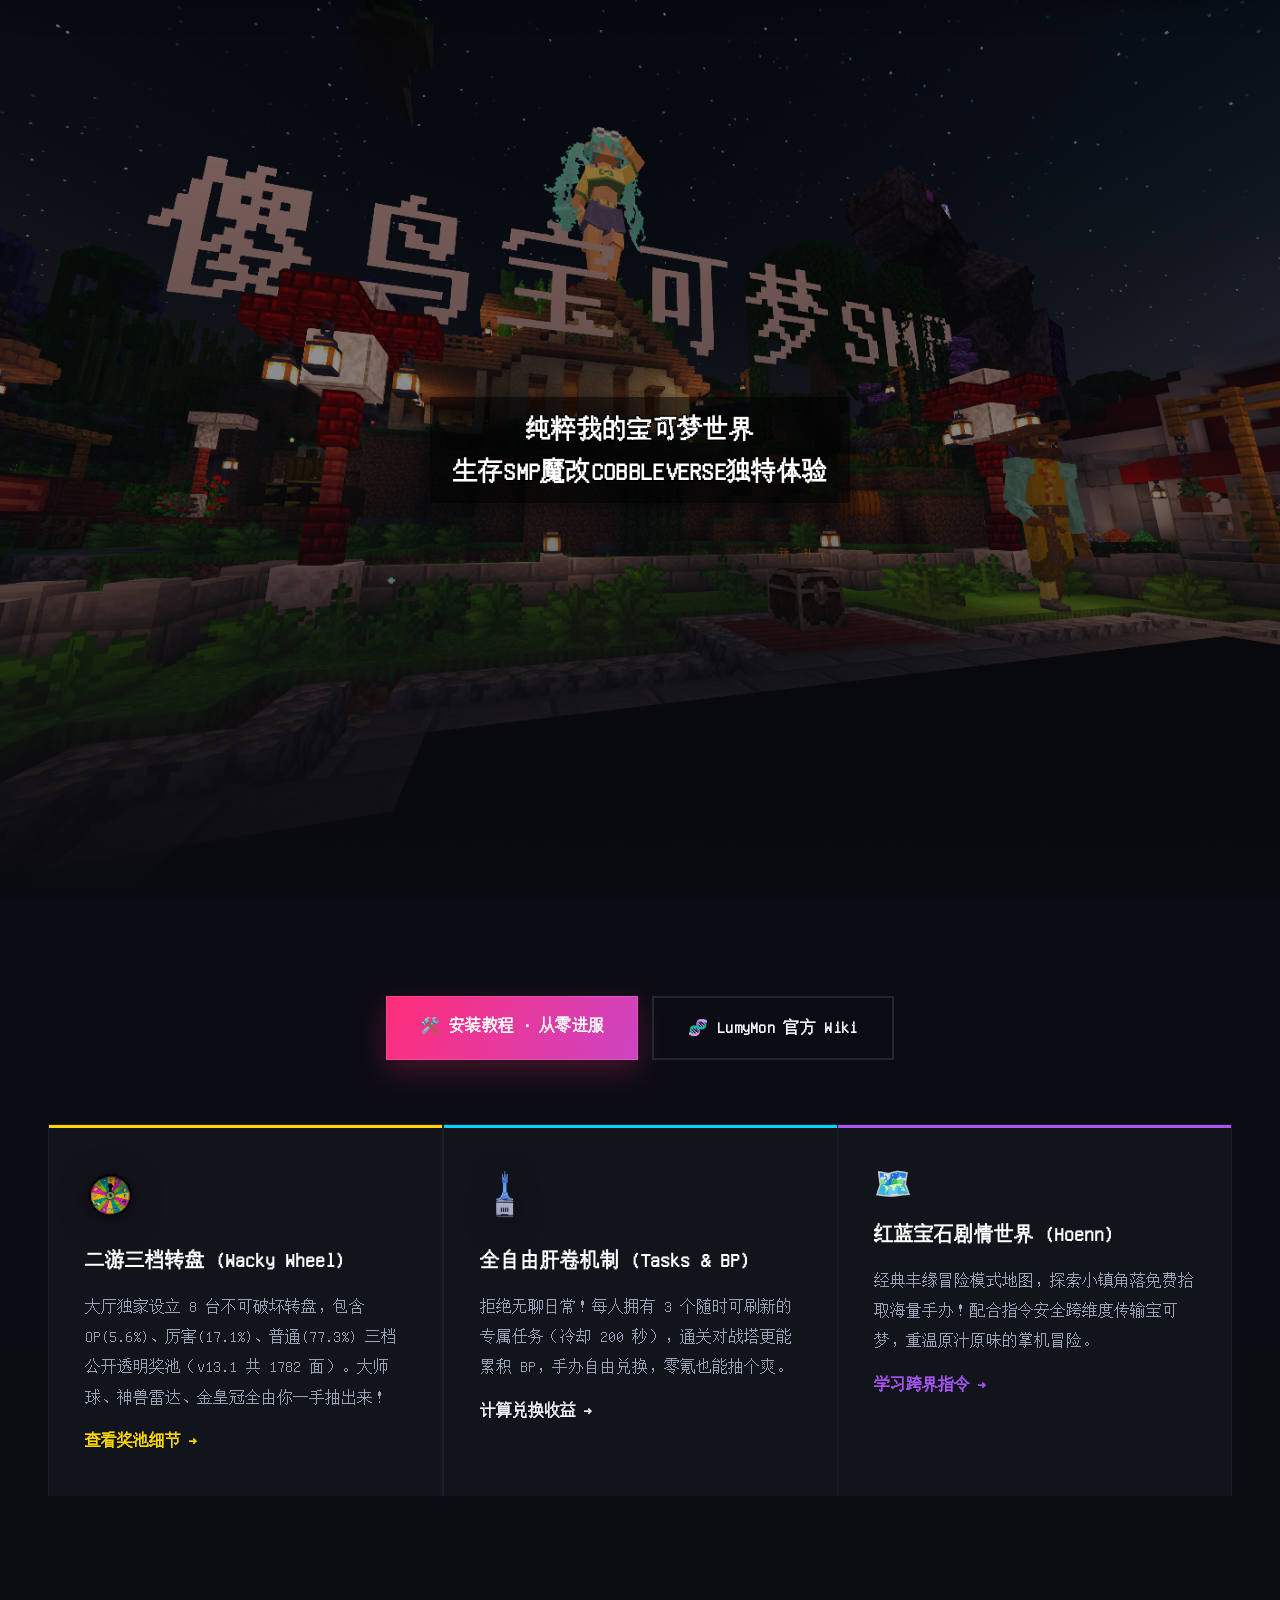
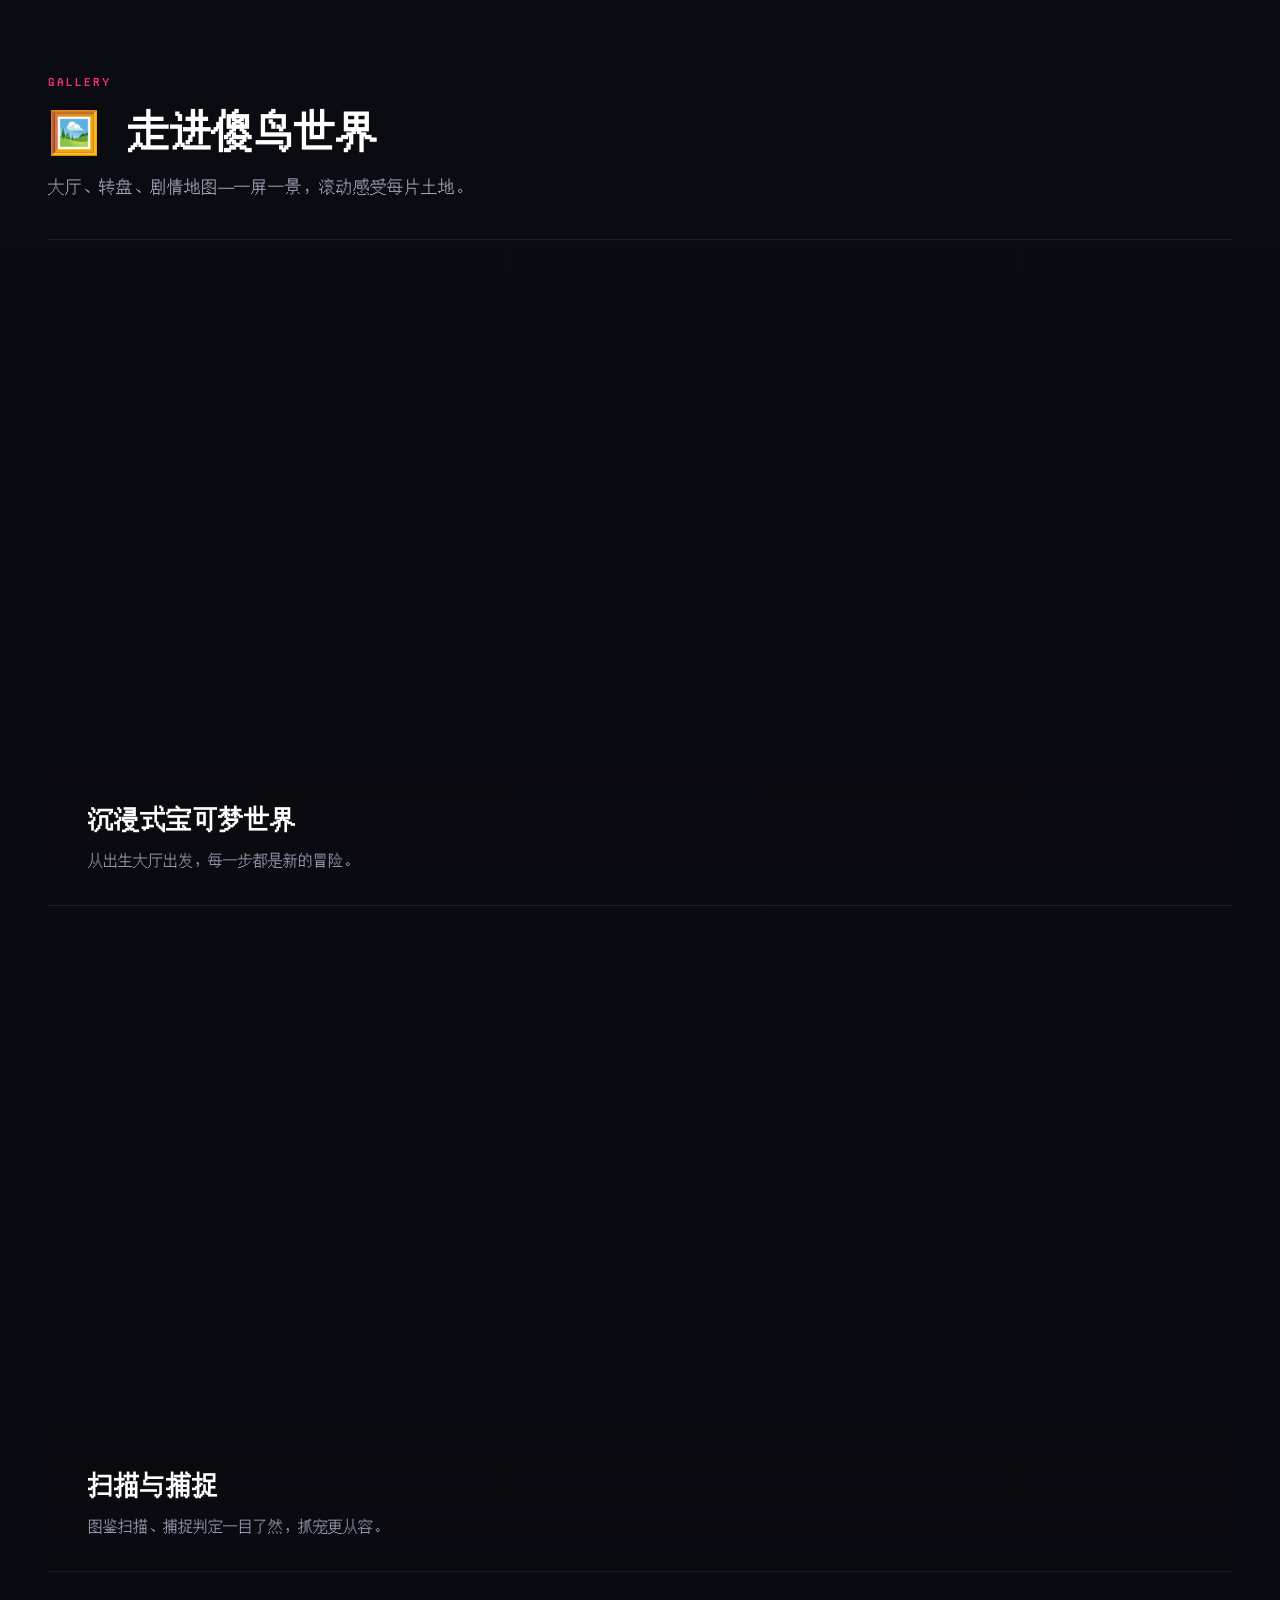
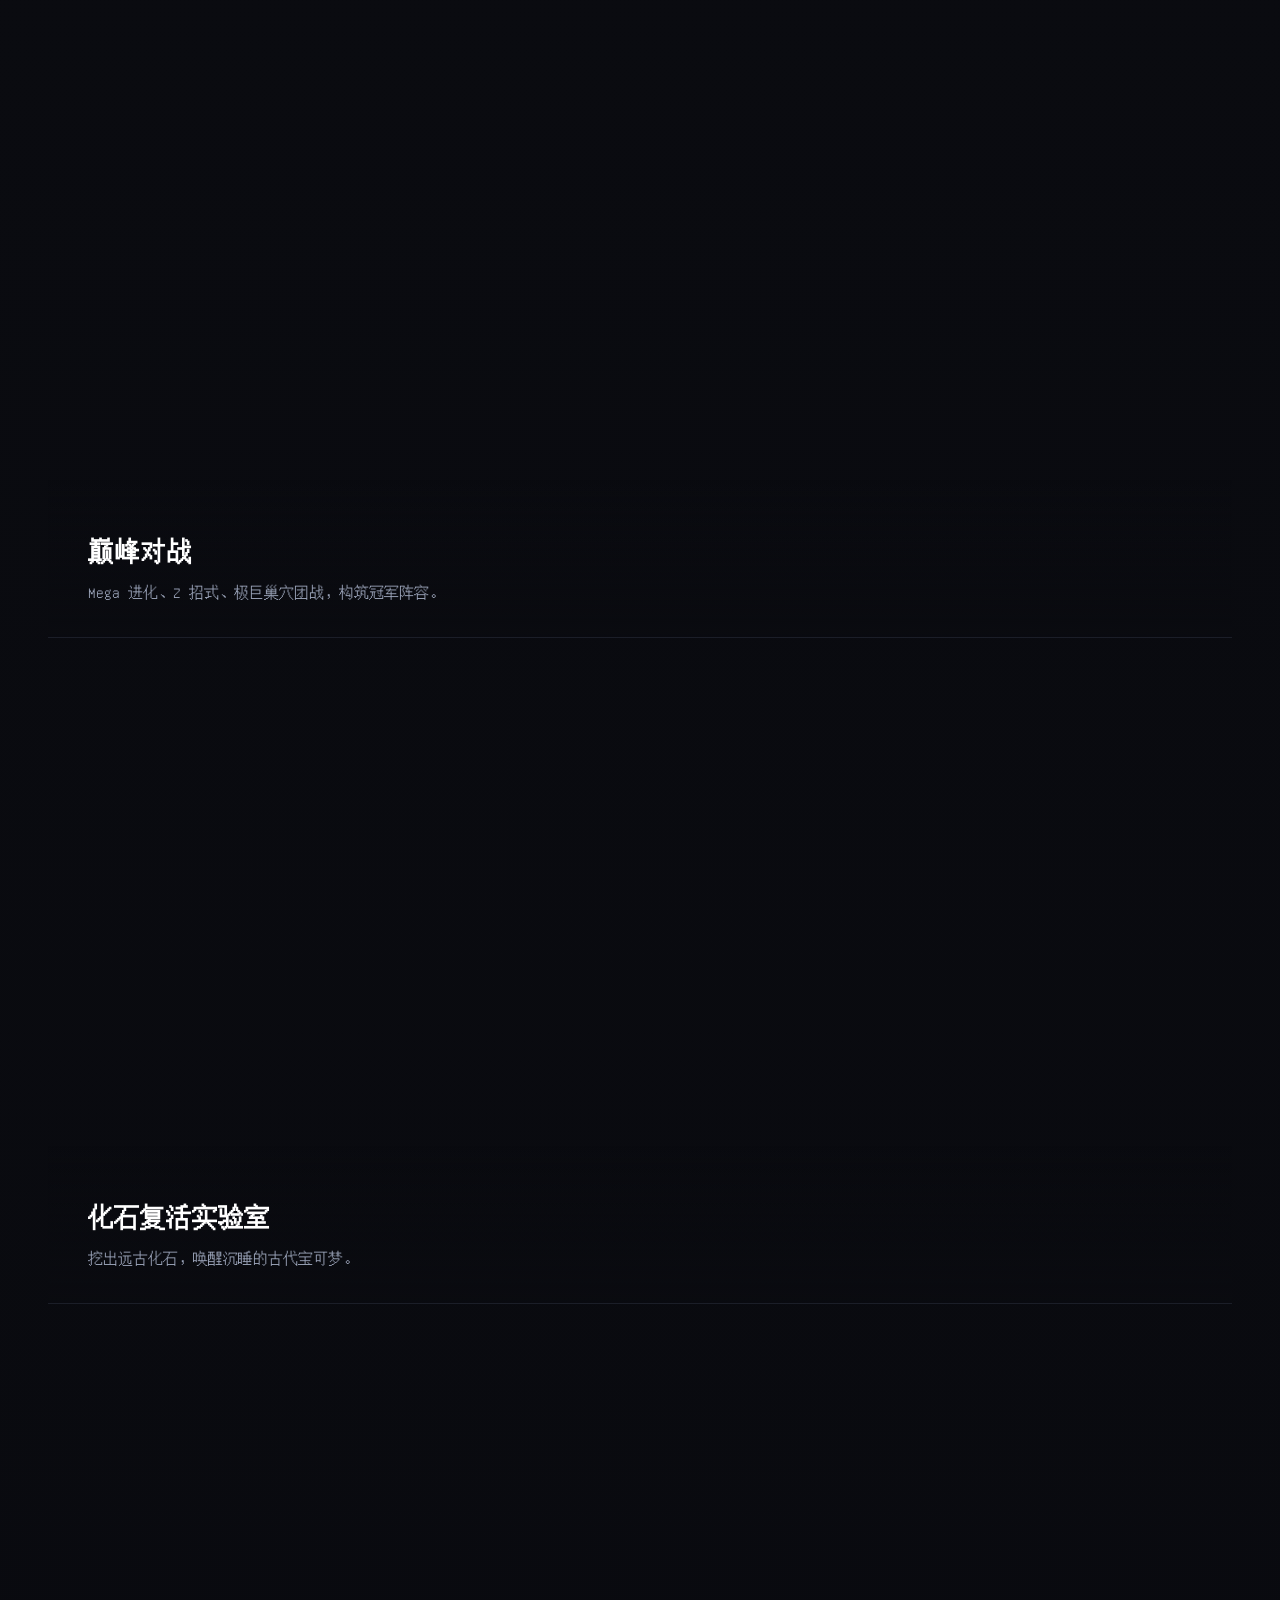
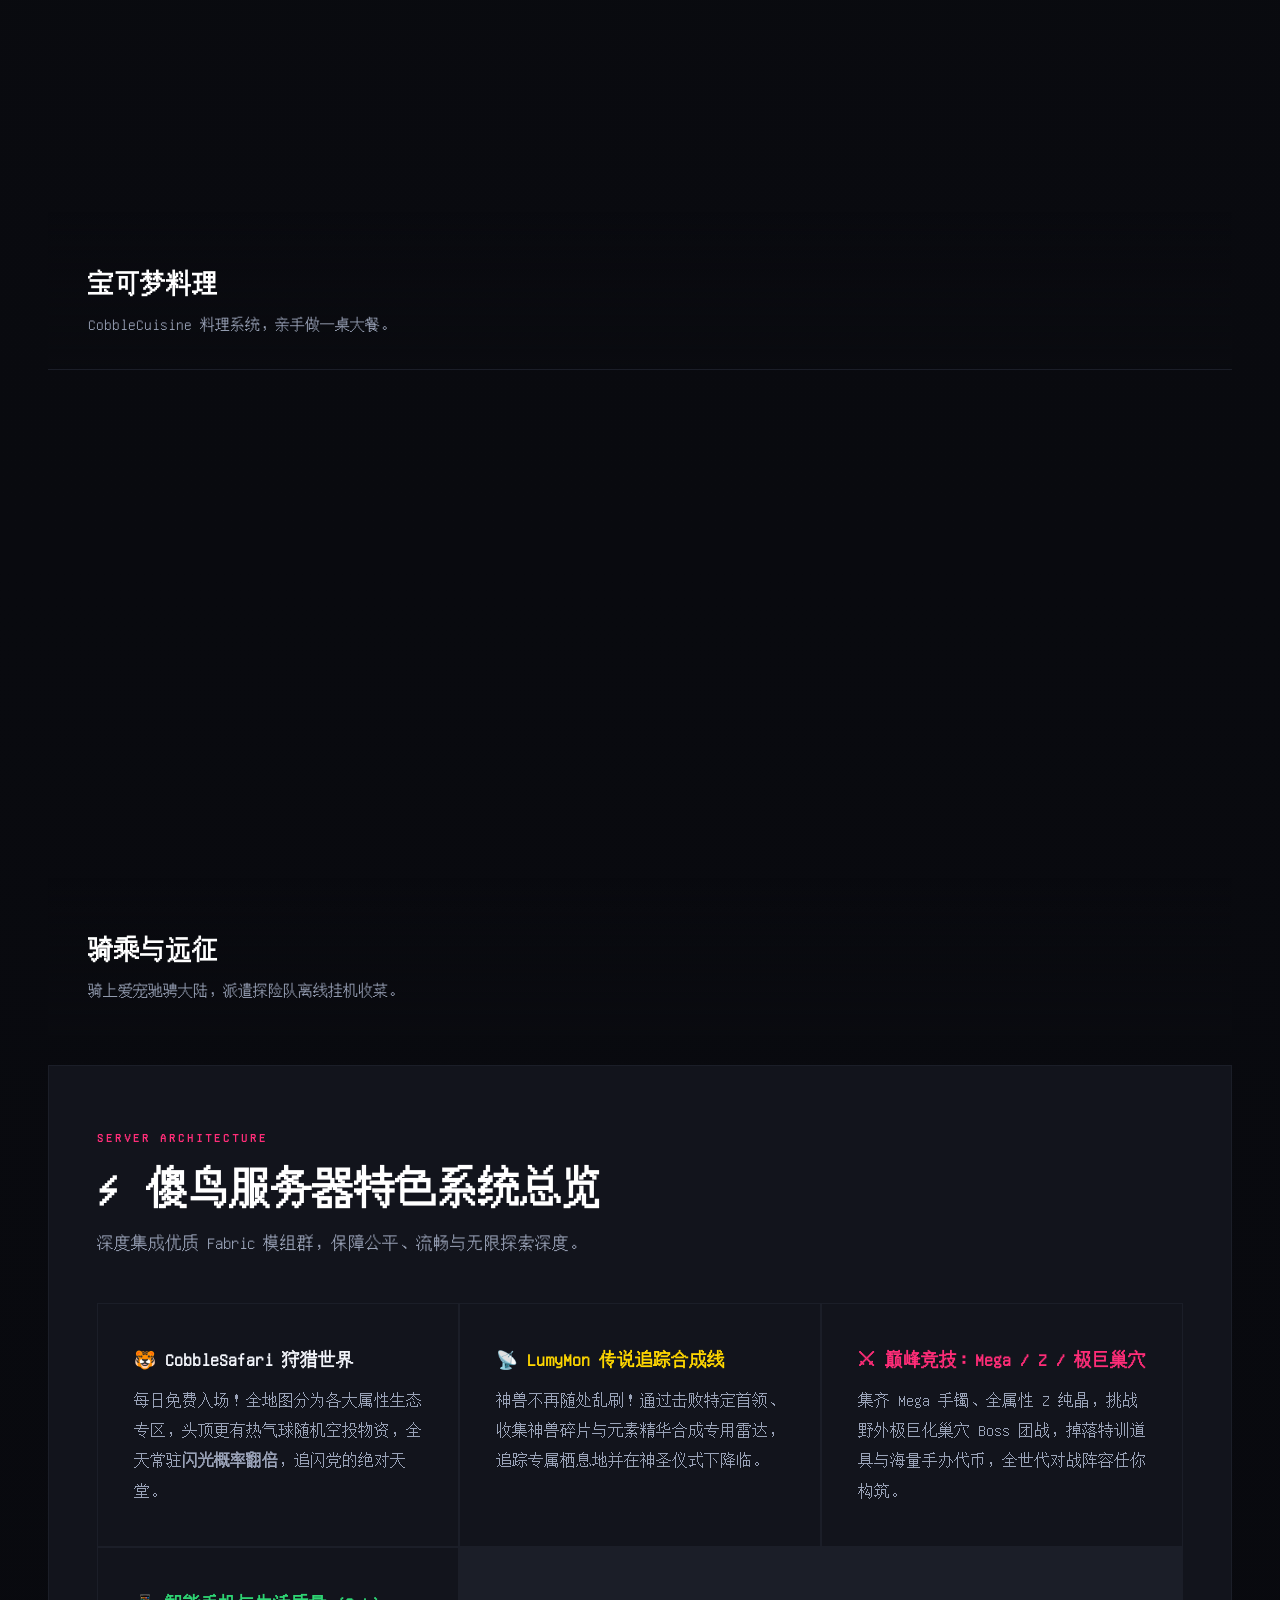
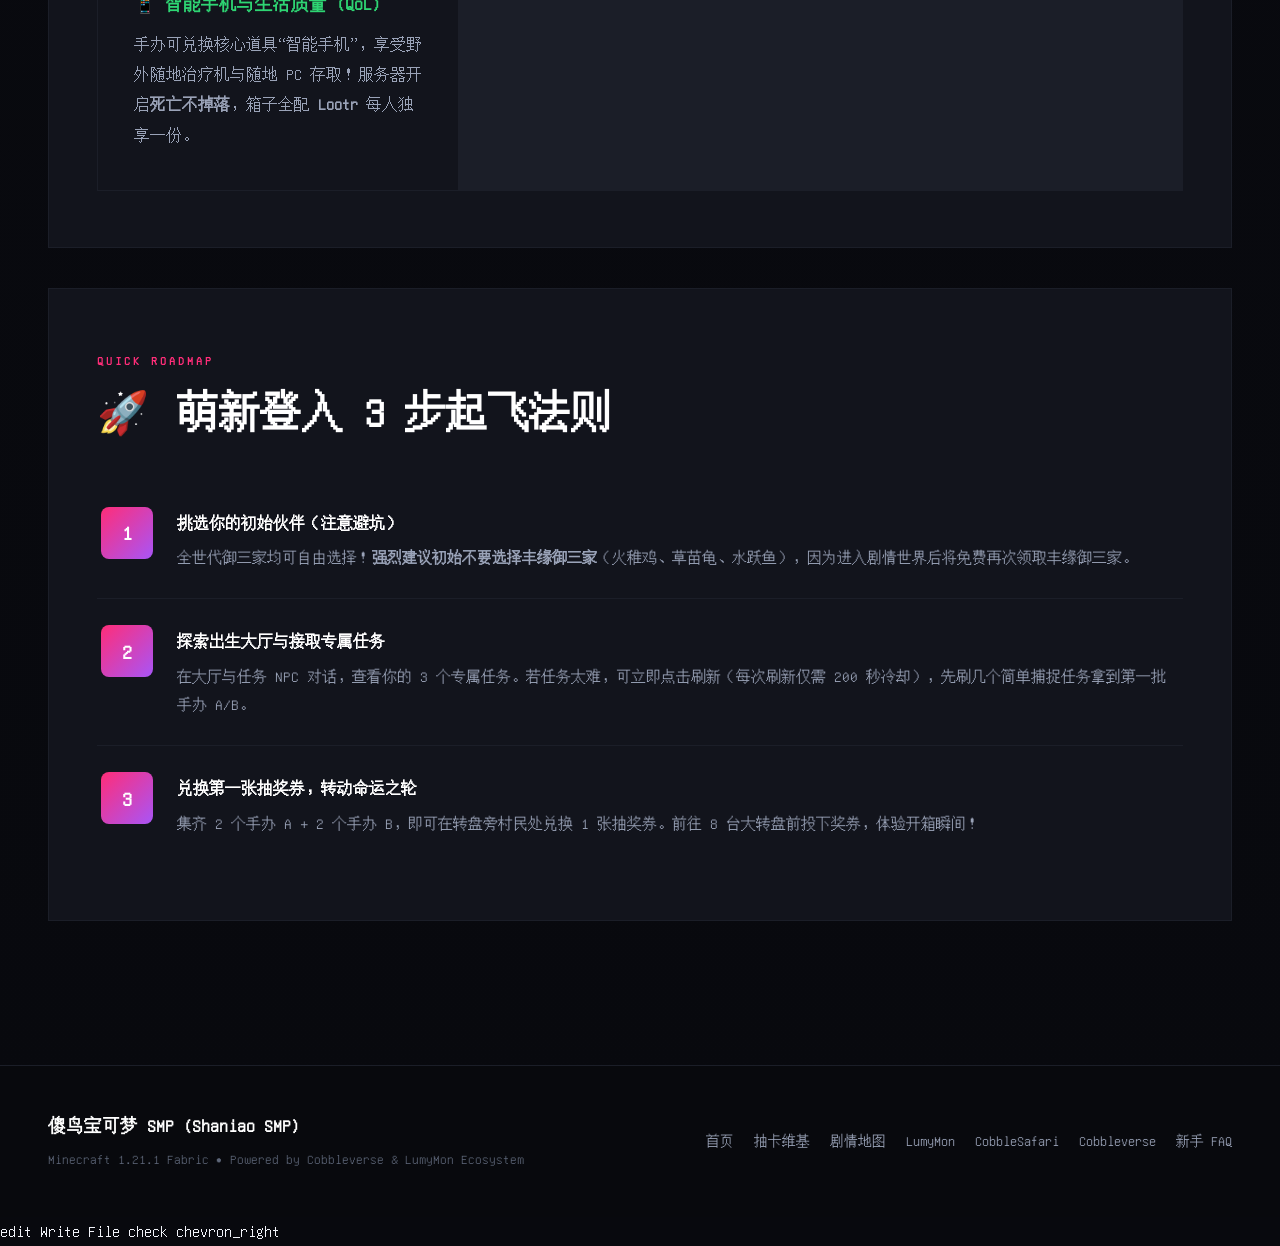
==== commit 5f75cdb2: "修复: 清除导航栏重复的 Cobbleverse 链接(每页仅保留1个nav+1个footer)" ====
--- a/index.html
+++ b/index.html
@@ -32,7 +32,7 @@
         </div>
         <div class="menubar">
             <ul class="nav-links">
-                <li><a href="index.html" class="nav-link active">首页</a></li><li><a href="gacha.html" class="nav-link">转盘抽卡</a></li><li><a href="world.html" class="nav-link">世界与传送</a></li><li><a href="lumymon.html" class="nav-link">LumyMon</a></li><li><a href="cobblesafari.html" class="nav-link">CobbleSafari</a></li><li><a href="cobbleverse.html" class="nav-link">Cobbleverse</a></li><li><a href="cobbleverse.html" class="nav-link">Cobbleverse</a></li><li><a href="cobblesafari.html" class="nav-link">CobbleSafari</a></li><li><a href="cobbleverse.html" class="nav-link">Cobbleverse</a></li><li><a href="cobbleverse.html" class="nav-link">Cobbleverse</a></li><li><a href="tutorial.html" class="nav-link">安装教程</a></li><li><a href="guide.html" class="nav-link">新手百科</a></li>
+                <li><a href="index.html" class="nav-link active">首页</a></li><li><a href="gacha.html" class="nav-link">转盘抽卡</a></li><li><a href="world.html" class="nav-link">世界与传送</a></li><li><a href="lumymon.html" class="nav-link">LumyMon</a></li><li><a href="cobblesafari.html" class="nav-link">CobbleSafari</a></li><li><a href="cobbleverse.html" class="nav-link">Cobbleverse</a></li><li><a href="cobblesafari.html" class="nav-link">CobbleSafari</a></li><li><a href="tutorial.html" class="nav-link">安装教程</a></li><li><a href="guide.html" class="nav-link">新手百科</a></li>
             </ul>
             <div class="nav-action">
                 <button class="btn-ip-copy" onclick="copyServerIP()">
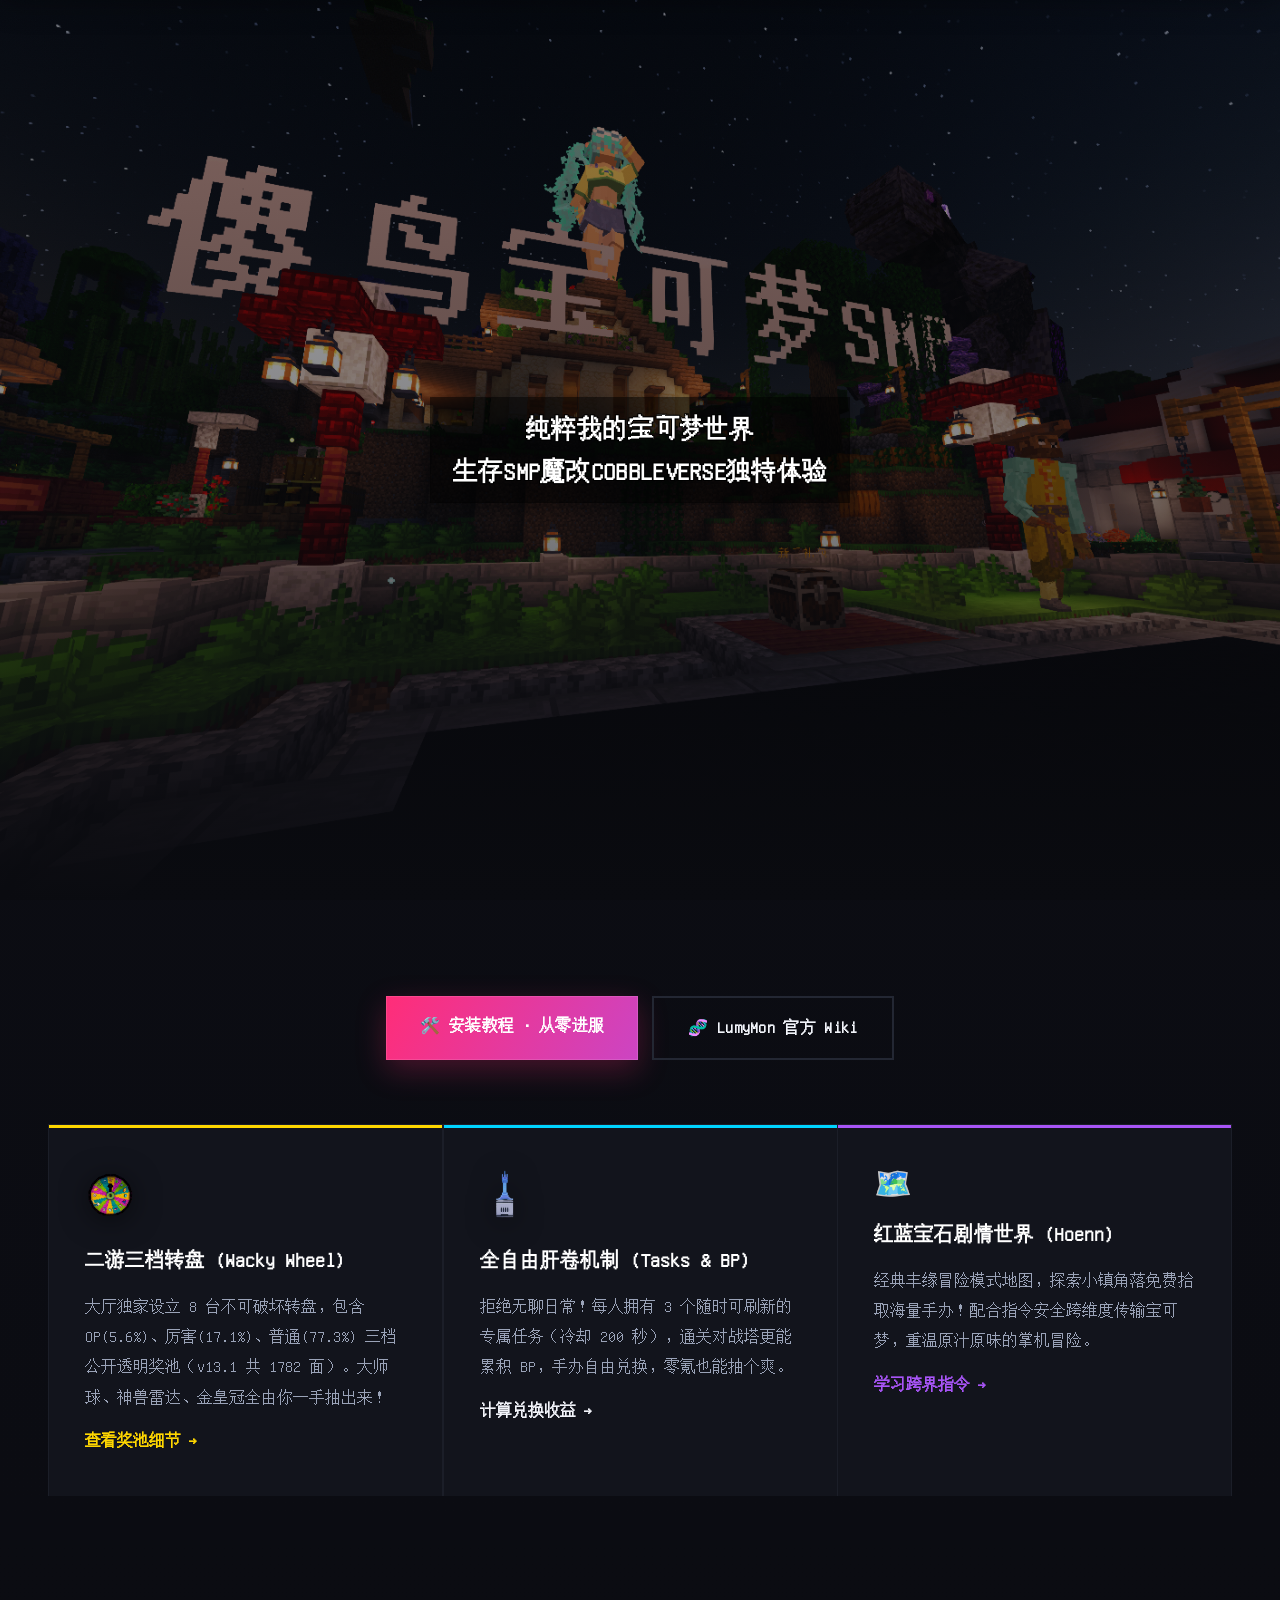
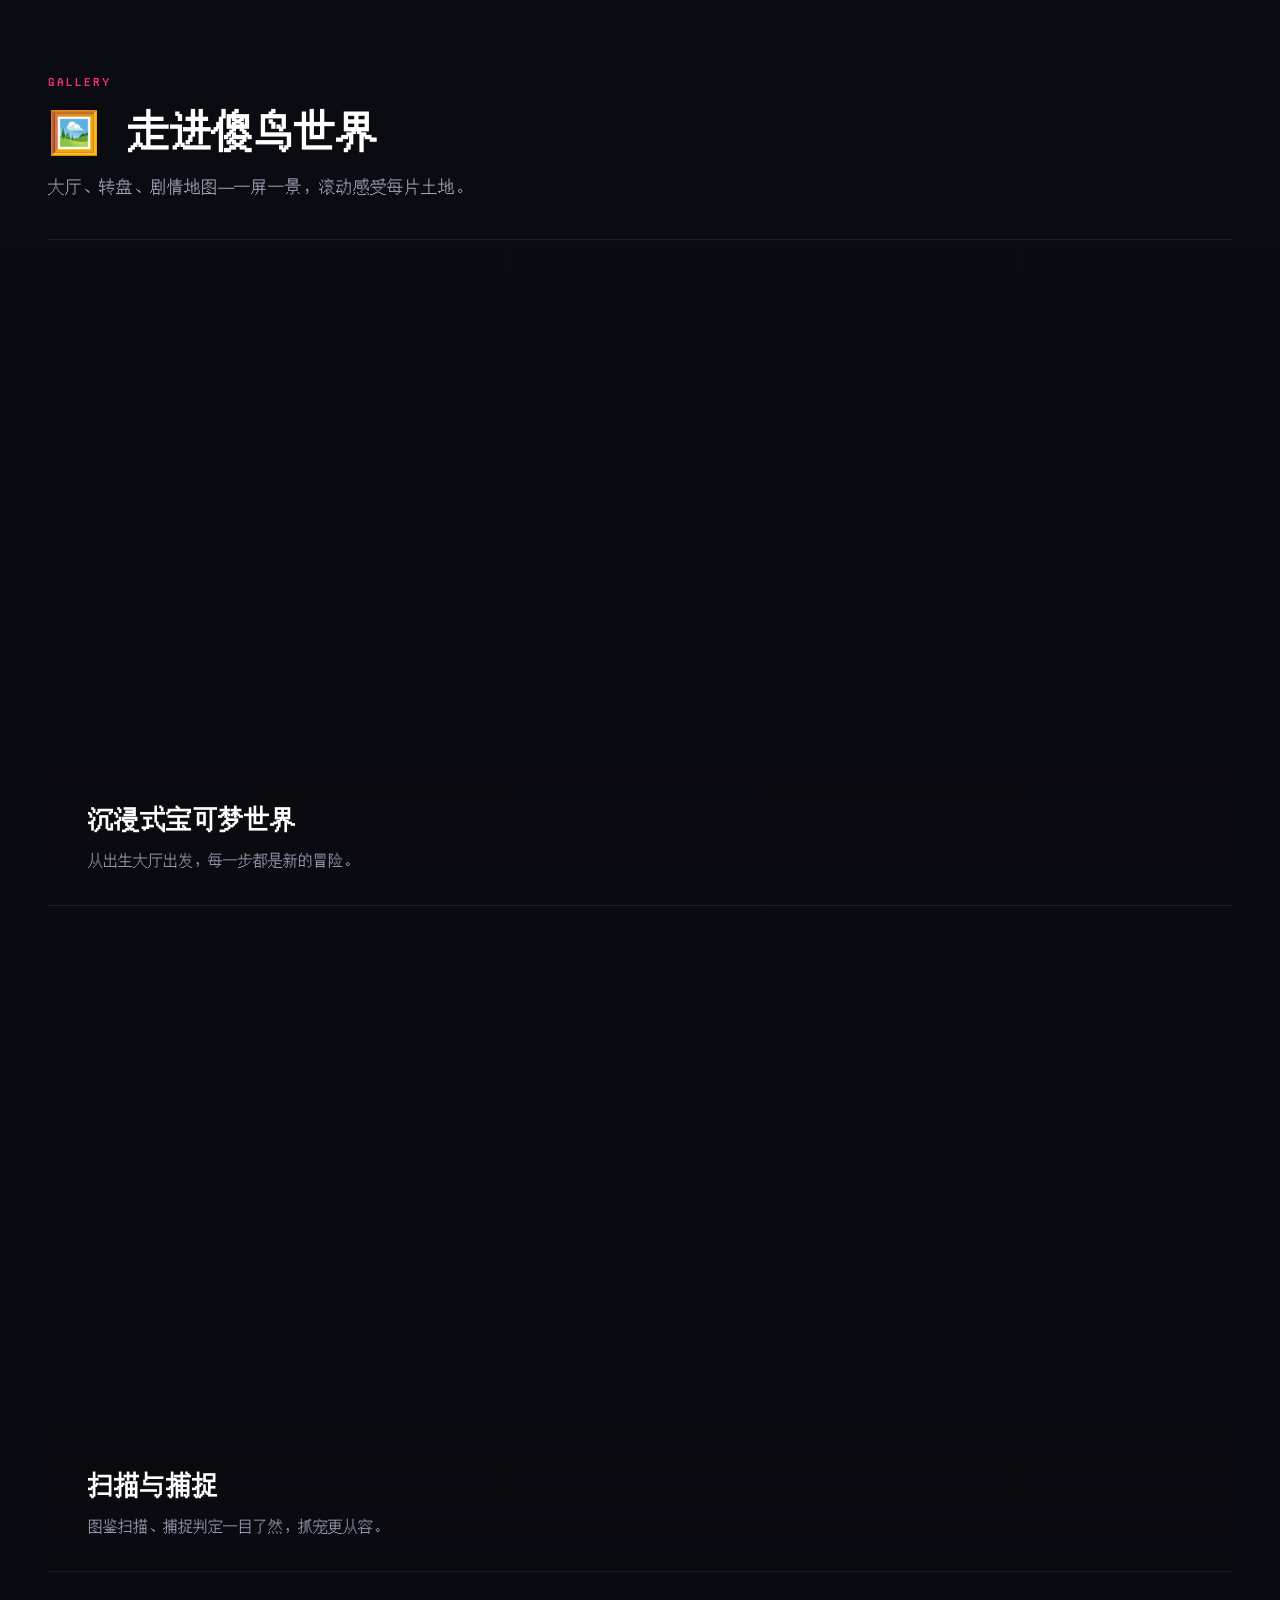
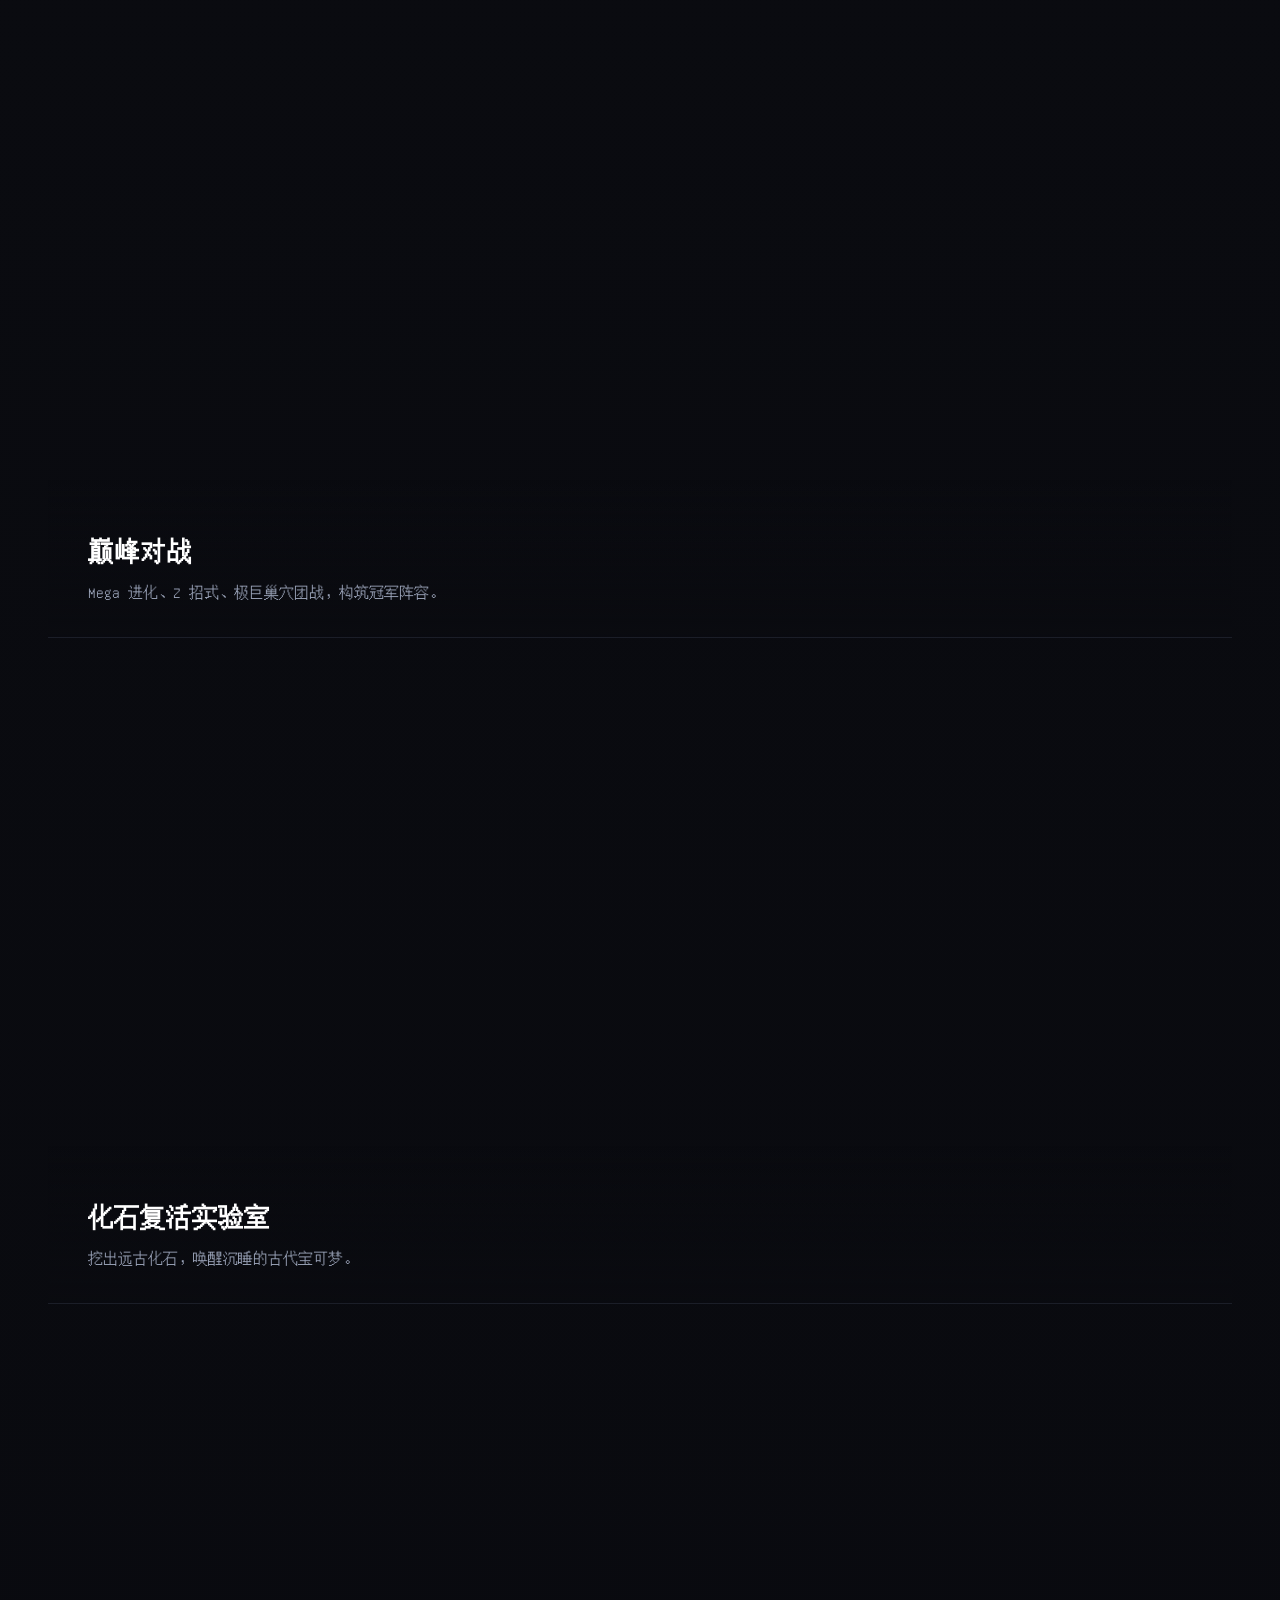
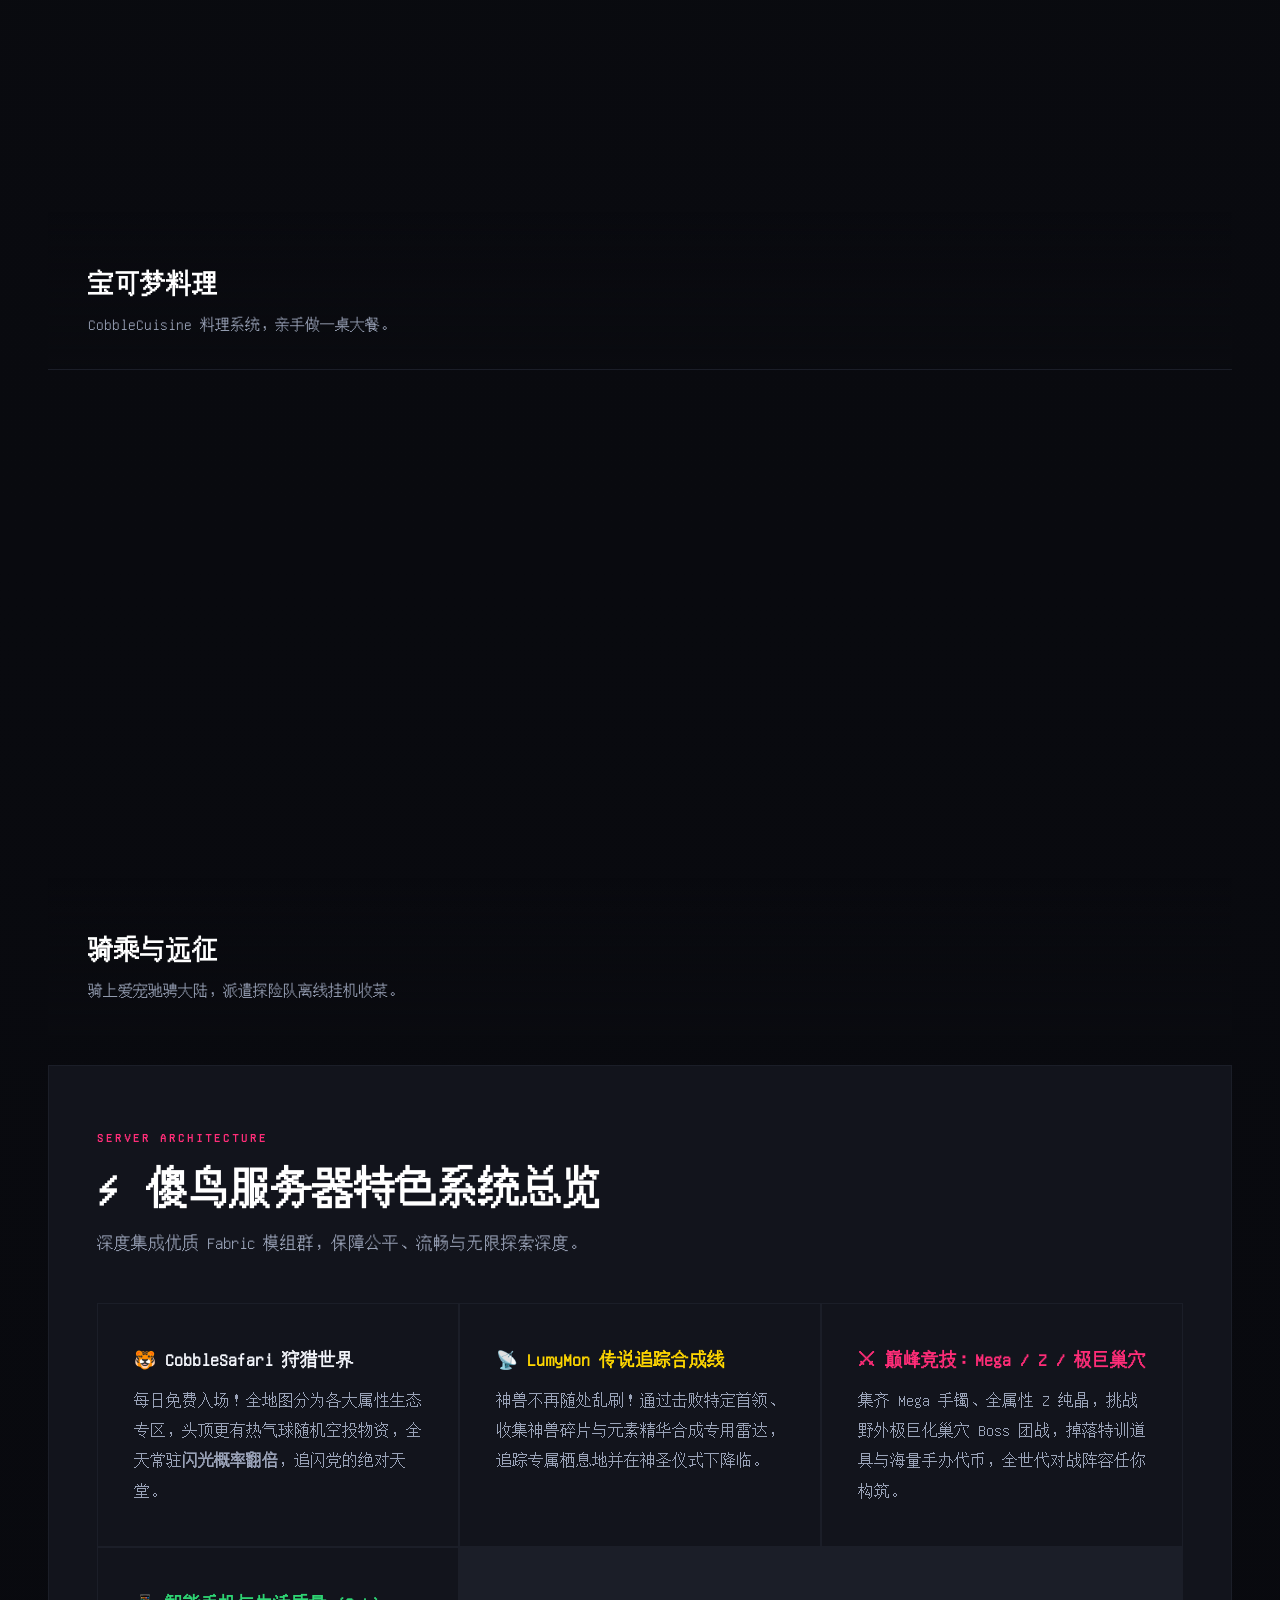
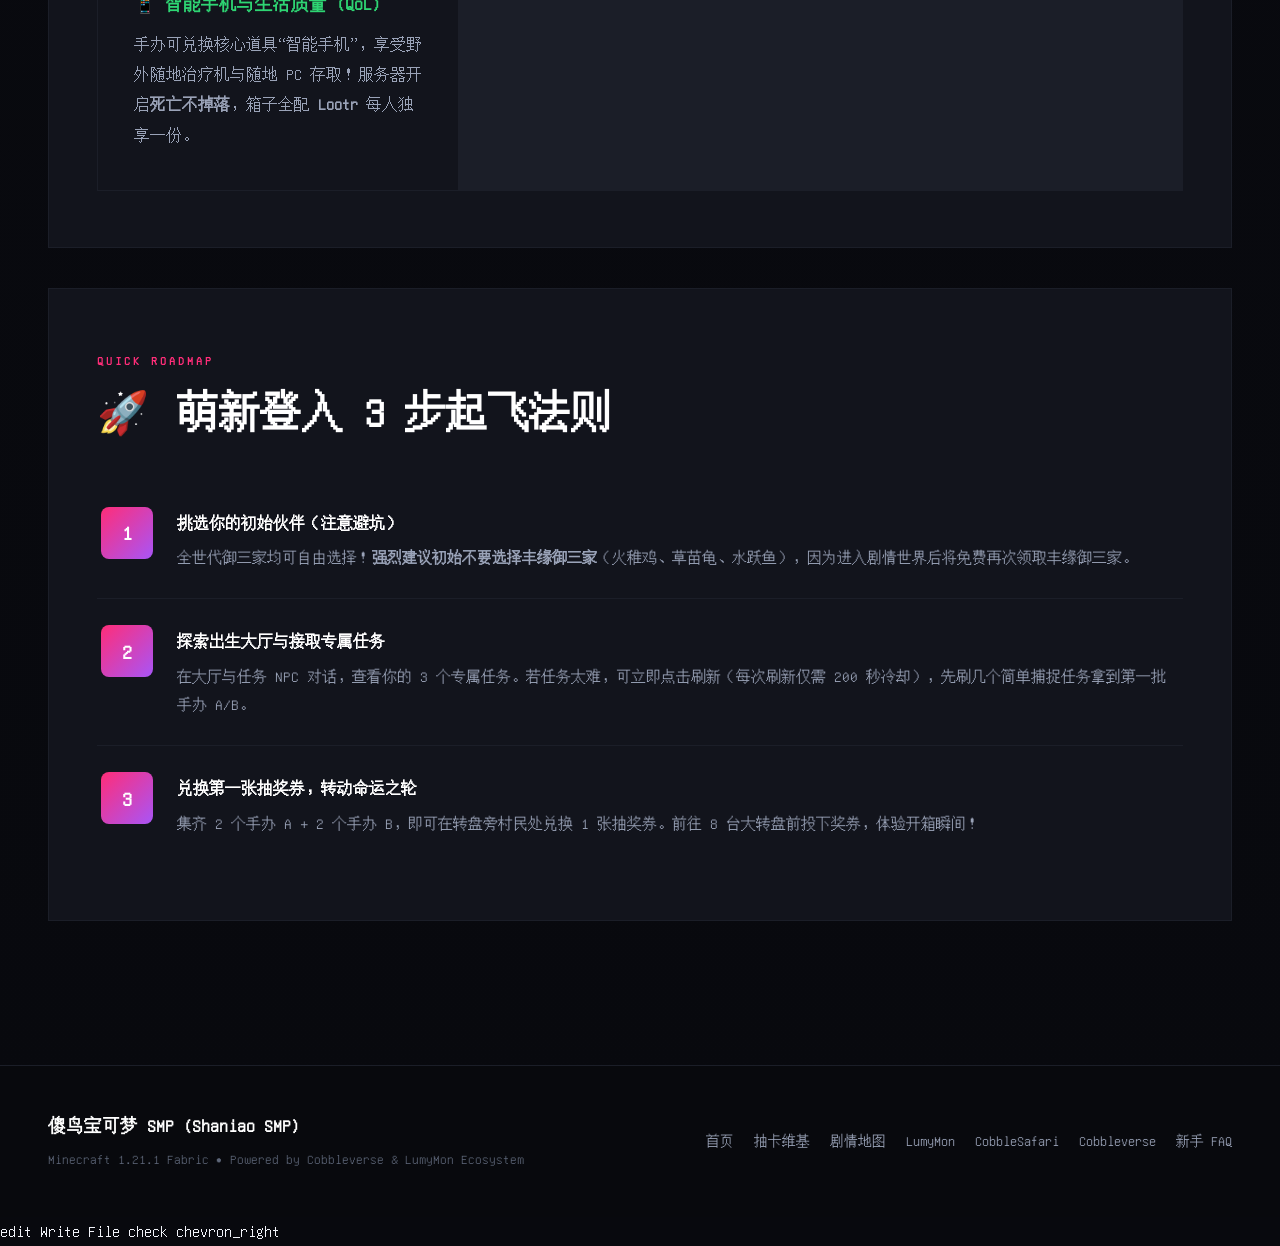
==== commit 235ef55c: "修复: 清除导航栏重复的 CobbleSafari 链接, 全部页面导航统一为8项无重复" ====
--- a/index.html
+++ b/index.html
@@ -32,7 +32,7 @@
         </div>
         <div class="menubar">
             <ul class="nav-links">
-                <li><a href="index.html" class="nav-link active">首页</a></li><li><a href="gacha.html" class="nav-link">转盘抽卡</a></li><li><a href="world.html" class="nav-link">世界与传送</a></li><li><a href="lumymon.html" class="nav-link">LumyMon</a></li><li><a href="cobblesafari.html" class="nav-link">CobbleSafari</a></li><li><a href="cobbleverse.html" class="nav-link">Cobbleverse</a></li><li><a href="cobblesafari.html" class="nav-link">CobbleSafari</a></li><li><a href="tutorial.html" class="nav-link">安装教程</a></li><li><a href="guide.html" class="nav-link">新手百科</a></li>
+                <li><a href="index.html" class="nav-link active">首页</a></li><li><a href="gacha.html" class="nav-link">转盘抽卡</a></li><li><a href="world.html" class="nav-link">世界与传送</a></li><li><a href="lumymon.html" class="nav-link">LumyMon</a></li><li><a href="cobblesafari.html" class="nav-link">CobbleSafari</a></li><li><a href="cobbleverse.html" class="nav-link">Cobbleverse</a></li><li><a href="tutorial.html" class="nav-link">安装教程</a></li><li><a href="guide.html" class="nav-link">新手百科</a></li>
             </ul>
             <div class="nav-action">
                 <button class="btn-ip-copy" onclick="copyServerIP()">
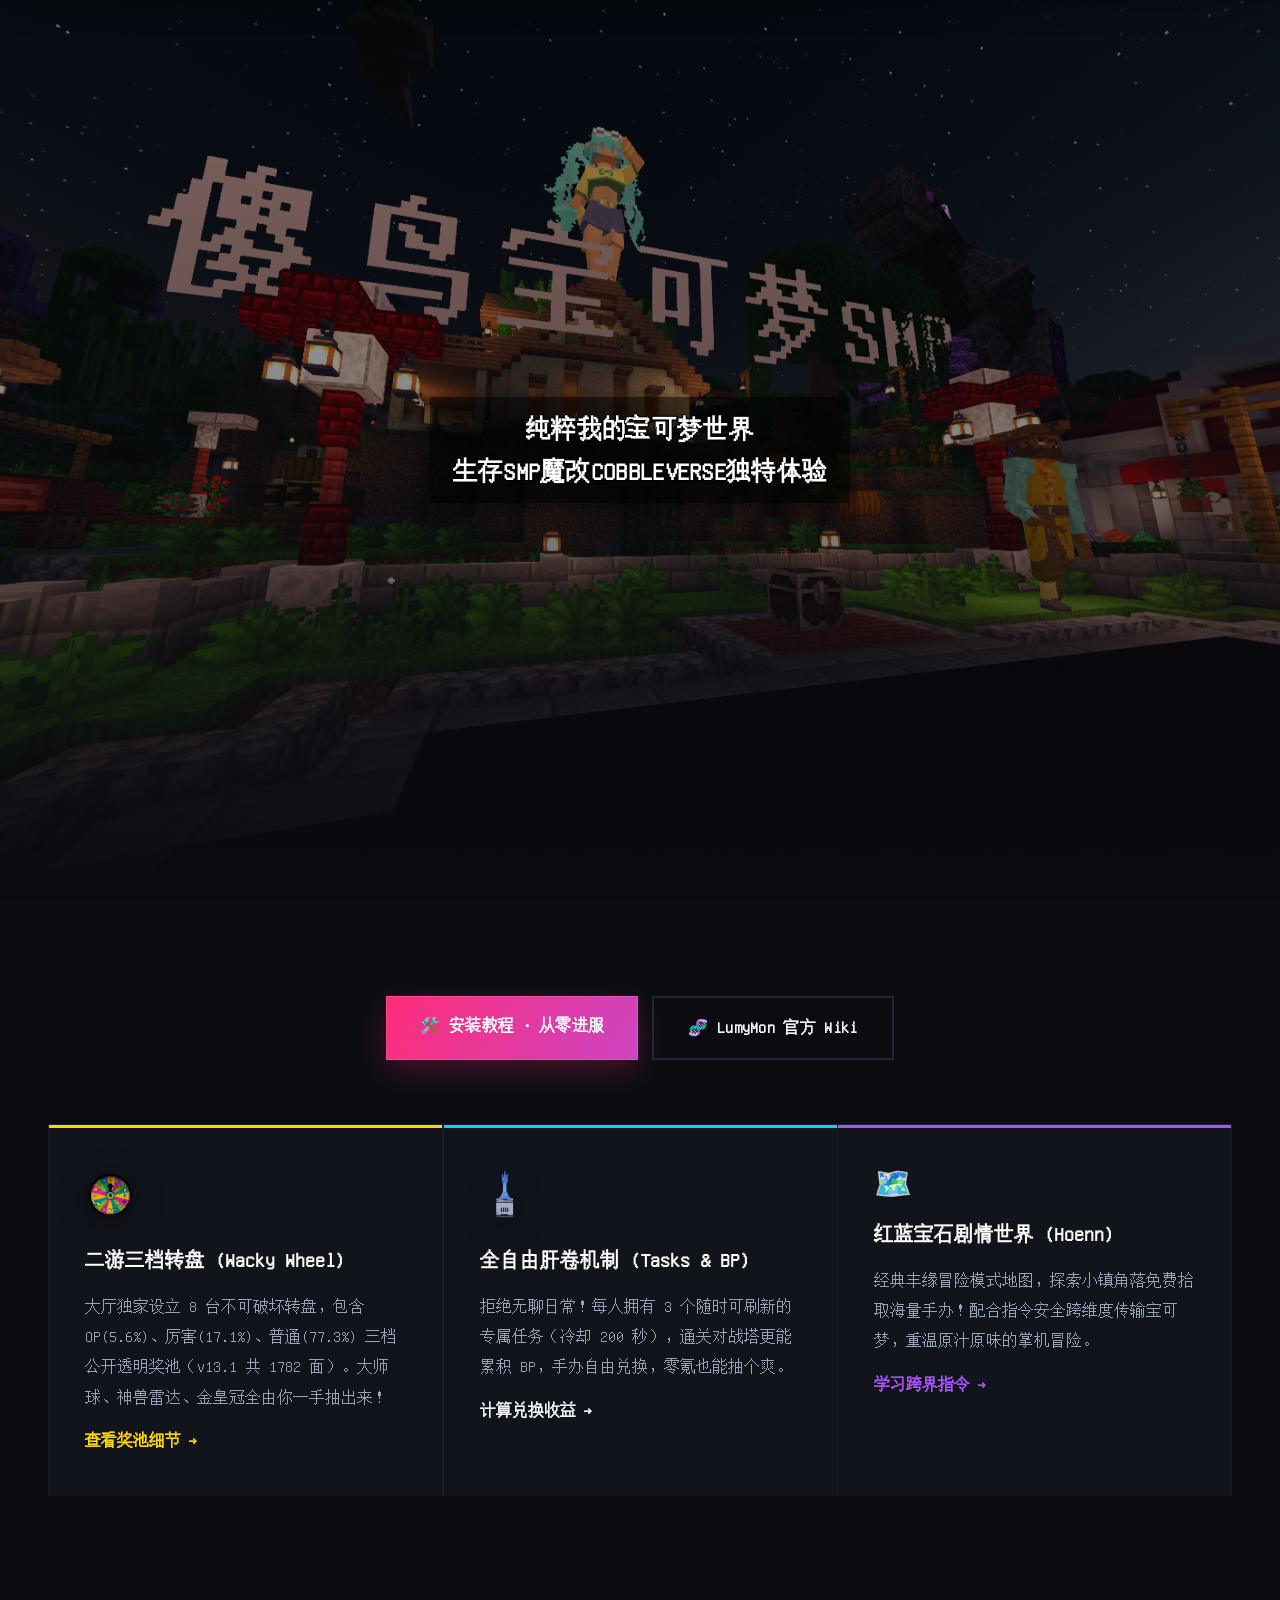
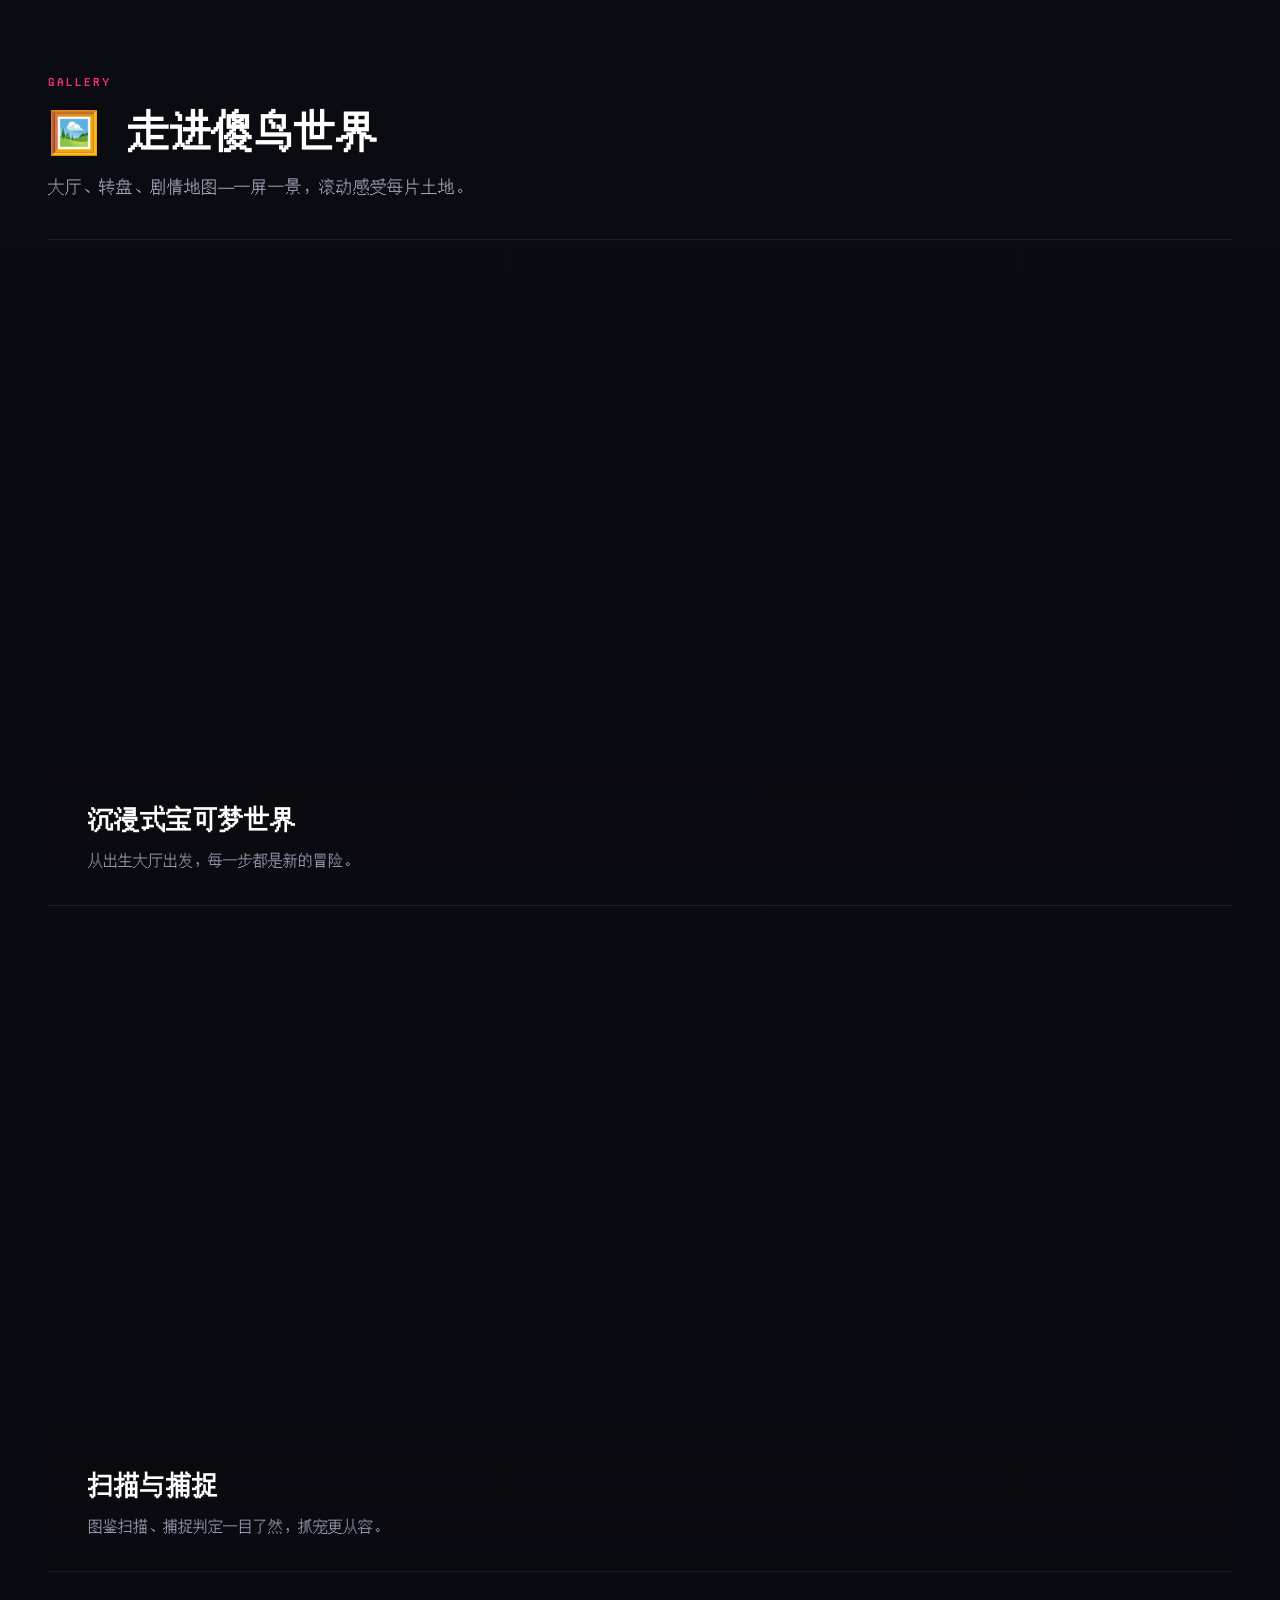
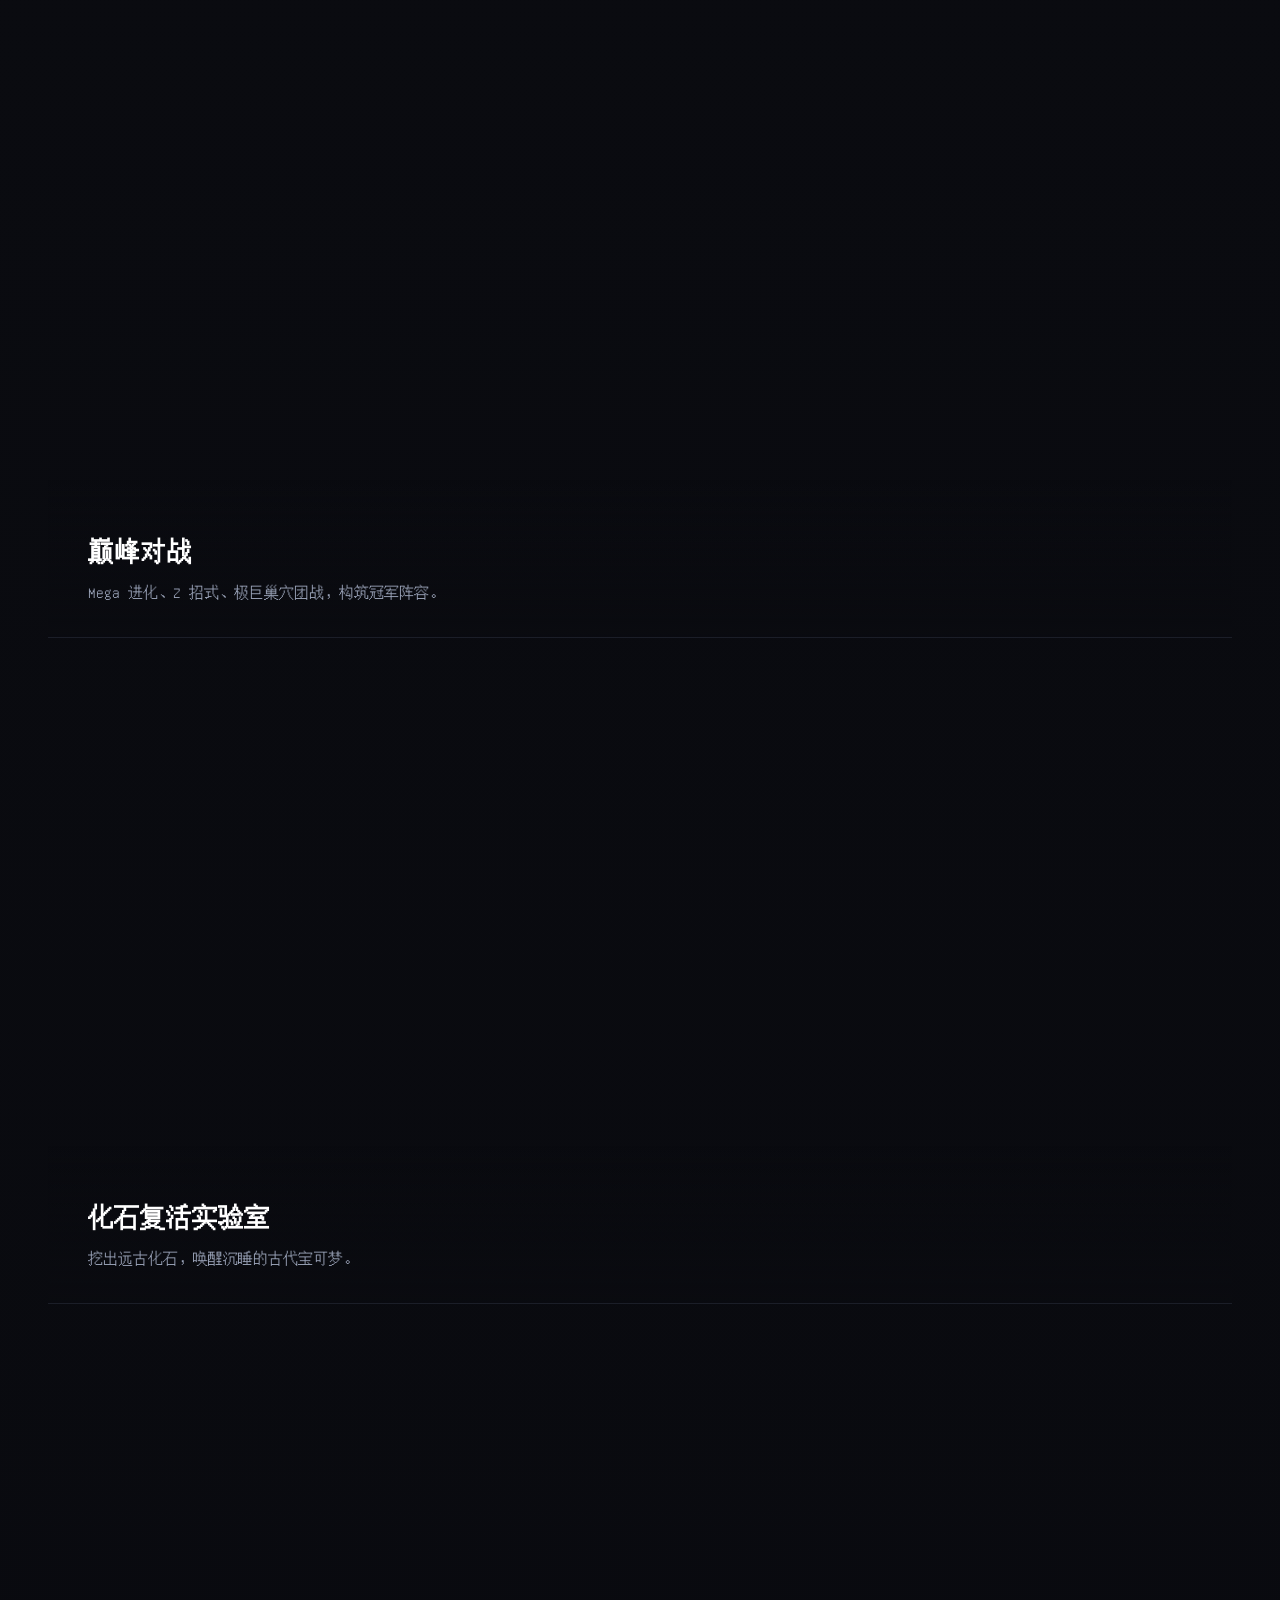
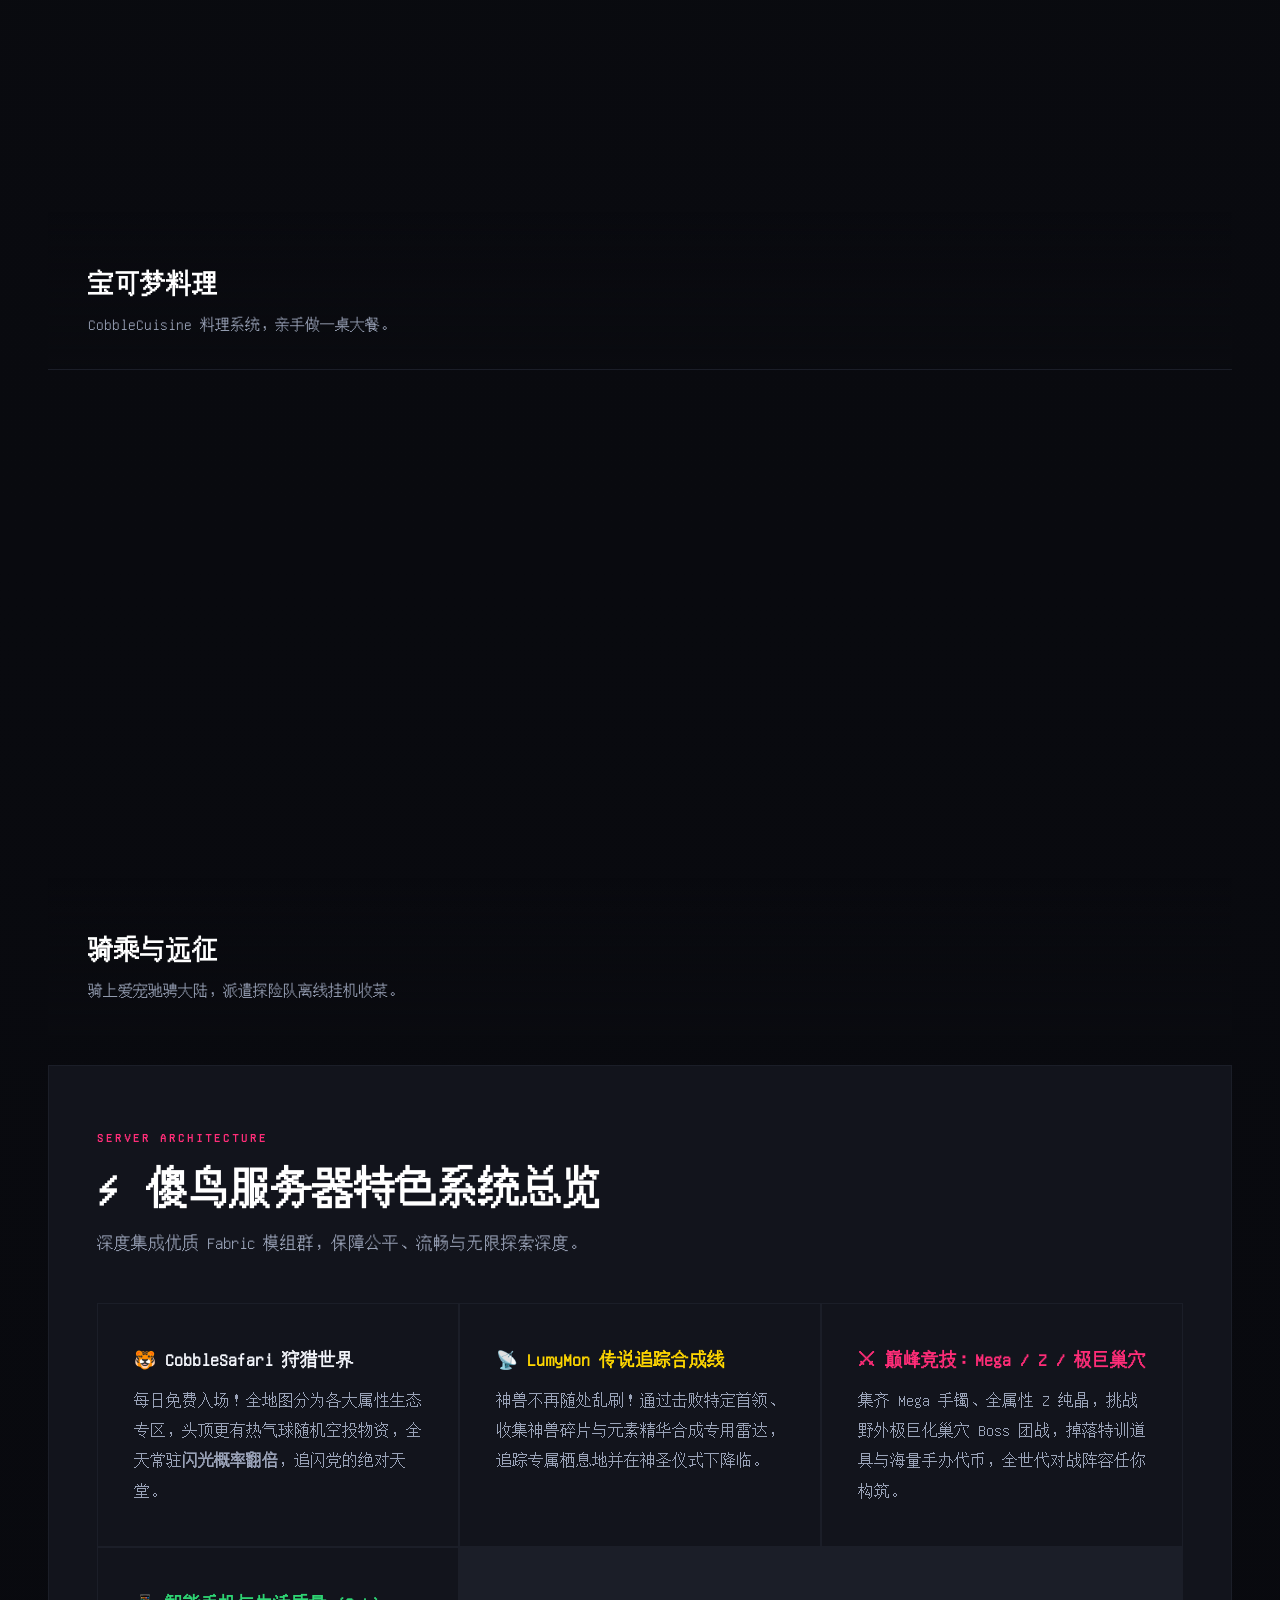
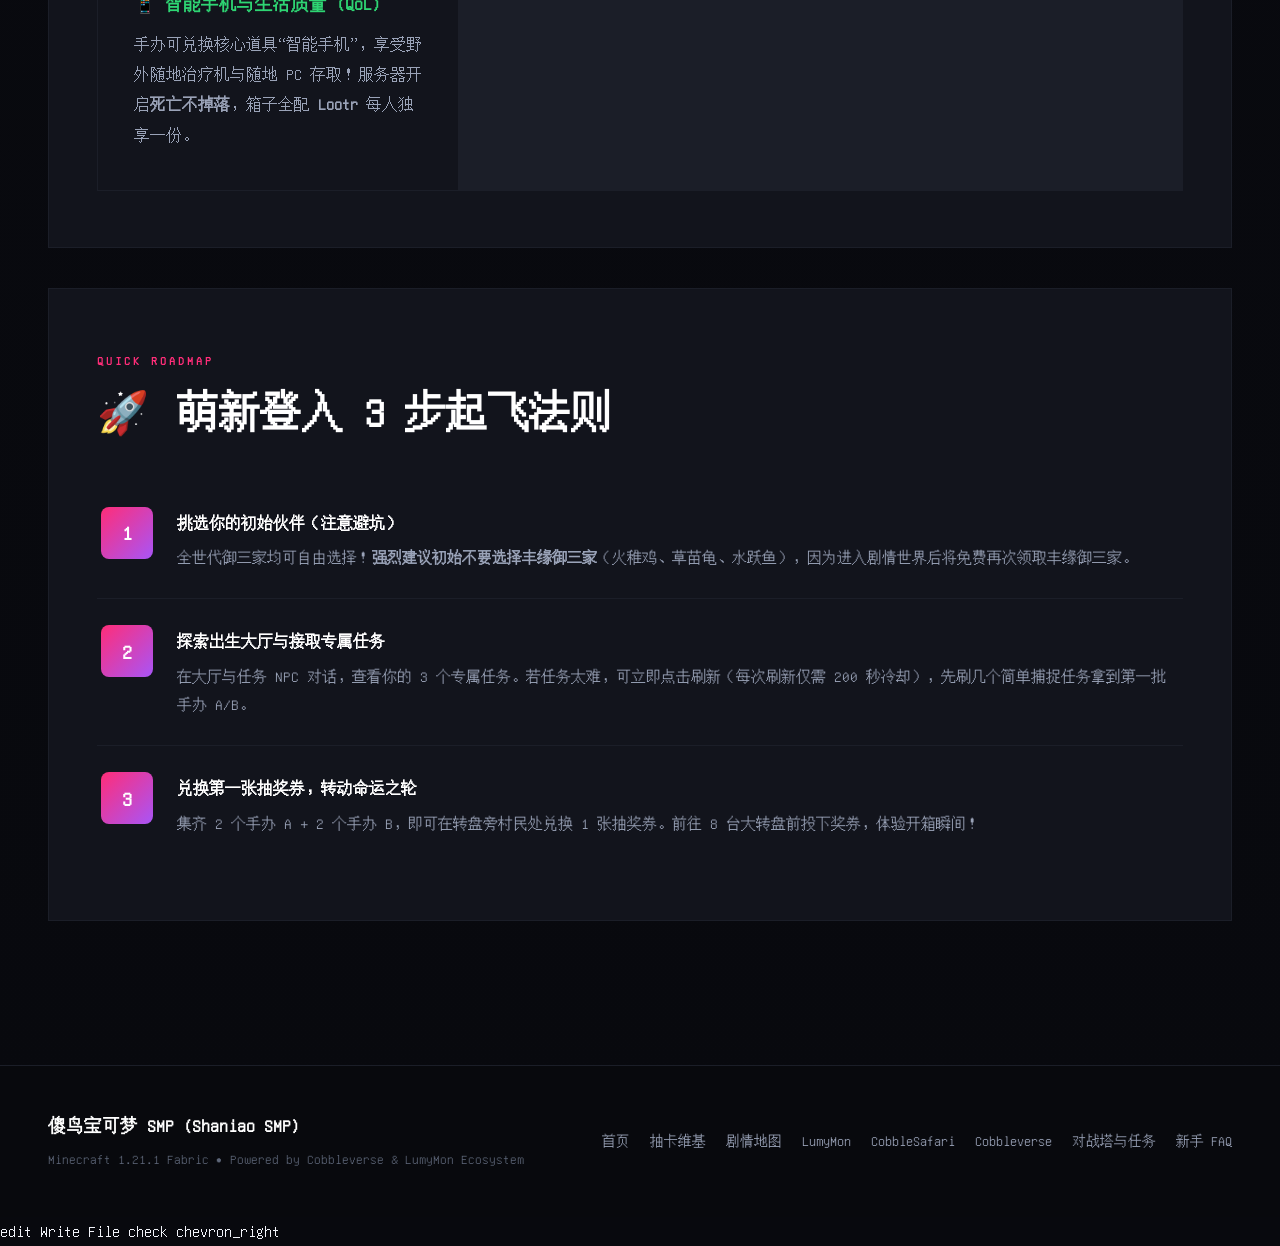
==== commit 0de4873c: "新增对战塔与任务实验室专题页; gacha页重写为Wacky Wheel专题(手办A/B各2换抽奖券、15换智能手机、BP统一15); 导航升级9项" ====
--- a/index.html
+++ b/index.html
@@ -32,7 +32,7 @@
         </div>
         <div class="menubar">
             <ul class="nav-links">
-                <li><a href="index.html" class="nav-link active">首页</a></li><li><a href="gacha.html" class="nav-link">转盘抽卡</a></li><li><a href="world.html" class="nav-link">世界与传送</a></li><li><a href="lumymon.html" class="nav-link">LumyMon</a></li><li><a href="cobblesafari.html" class="nav-link">CobbleSafari</a></li><li><a href="cobbleverse.html" class="nav-link">Cobbleverse</a></li><li><a href="tutorial.html" class="nav-link">安装教程</a></li><li><a href="guide.html" class="nav-link">新手百科</a></li>
+                <li><a href="index.html" class="nav-link active">首页</a></li><li><a href="gacha.html" class="nav-link">转盘抽卡</a></li><li><a href="world.html" class="nav-link">世界与传送</a></li><li><a href="lumymon.html" class="nav-link">LumyMon</a></li><li><a href="cobblesafari.html" class="nav-link">CobbleSafari</a></li><li><a href="cobbleverse.html" class="nav-link">Cobbleverse</a></li><li><a href="battletower.html" class="nav-link">对战塔与任务</a></li><li><a href="tutorial.html" class="nav-link">安装教程</a></li><li><a href="guide.html" class="nav-link">新手百科</a></li>
             </ul>
             <div class="nav-action">
                 <button class="btn-ip-copy" onclick="copyServerIP()">
@@ -238,6 +238,7 @@
                 <a href="lumymon.html" class="footer-link">LumyMon</a>
                 <a href="cobblesafari.html" class="footer-link">CobbleSafari</a>
                 <a href="cobbleverse.html" class="footer-link">Cobbleverse</a>
+                <a href="battletower.html" class="footer-link">对战塔与任务</a>
                 <a href="guide.html" class="footer-link">新手 FAQ</a>
             </div>
         </div>
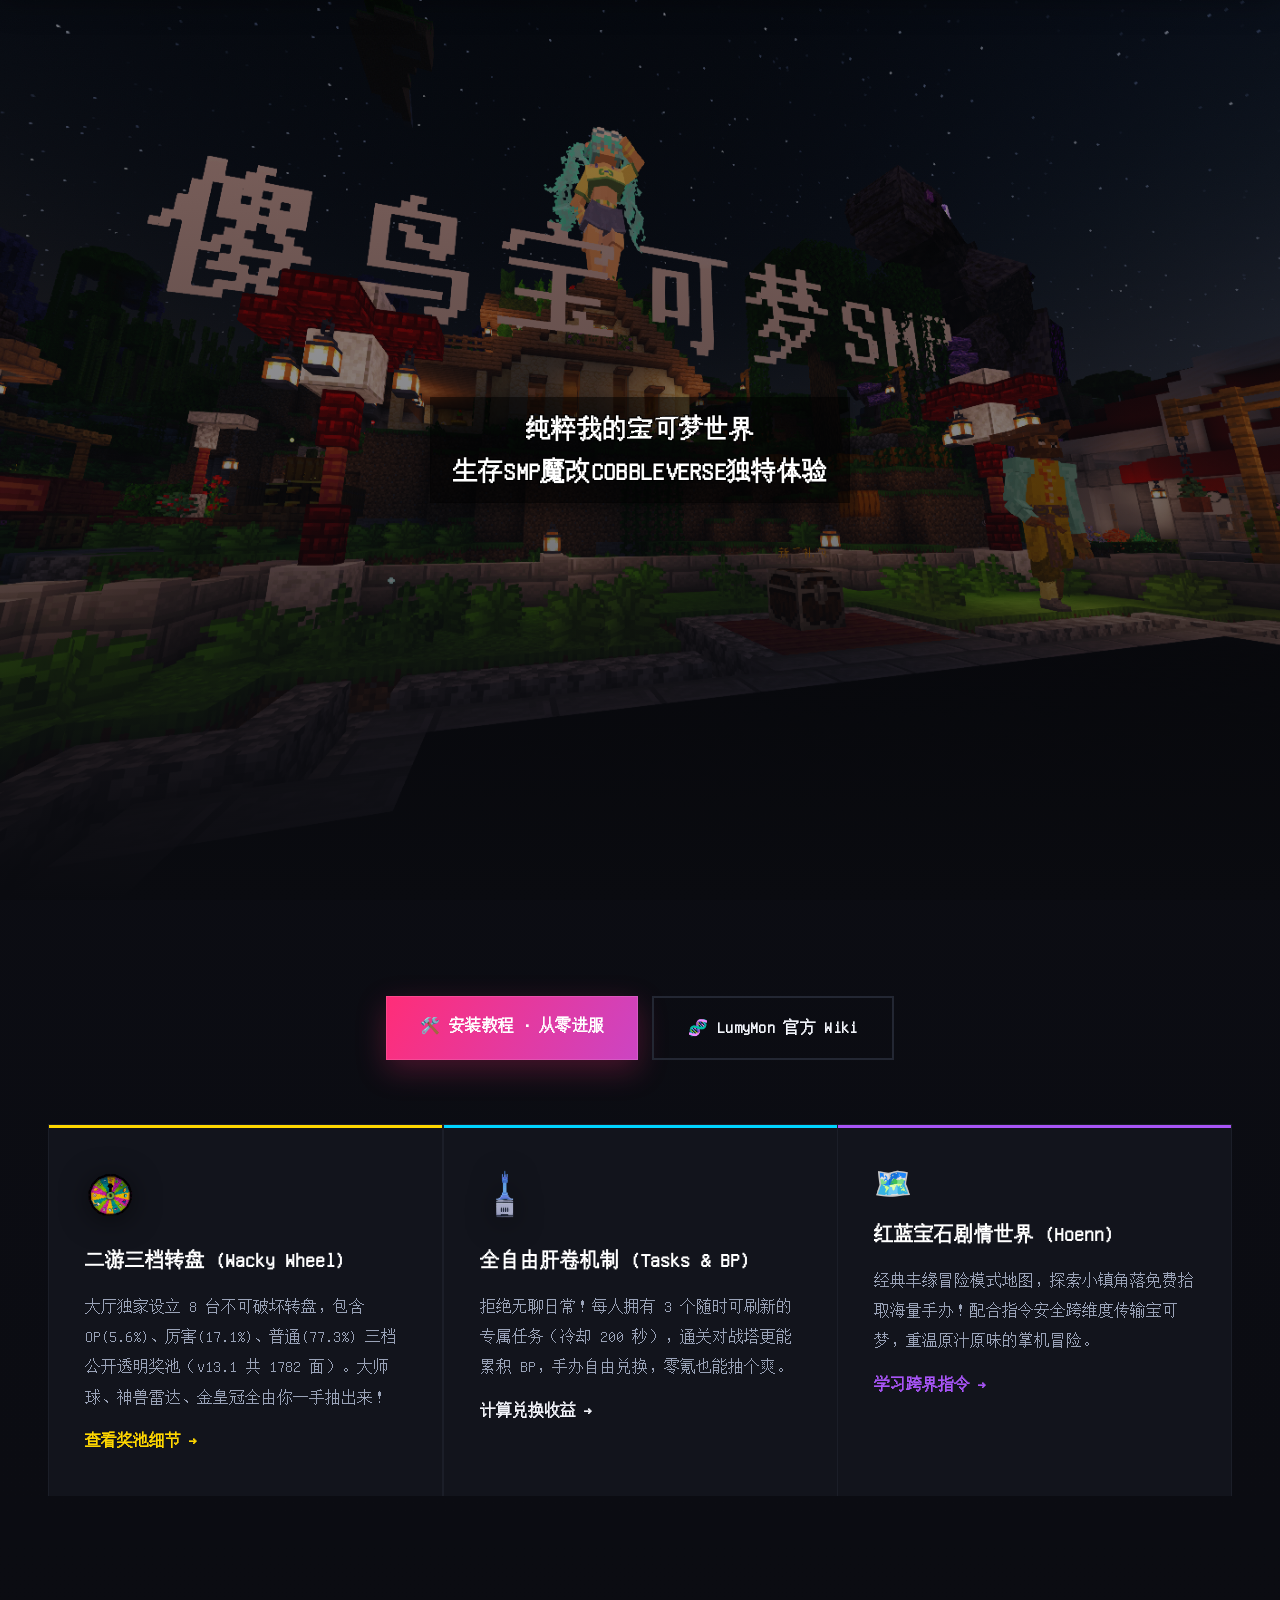
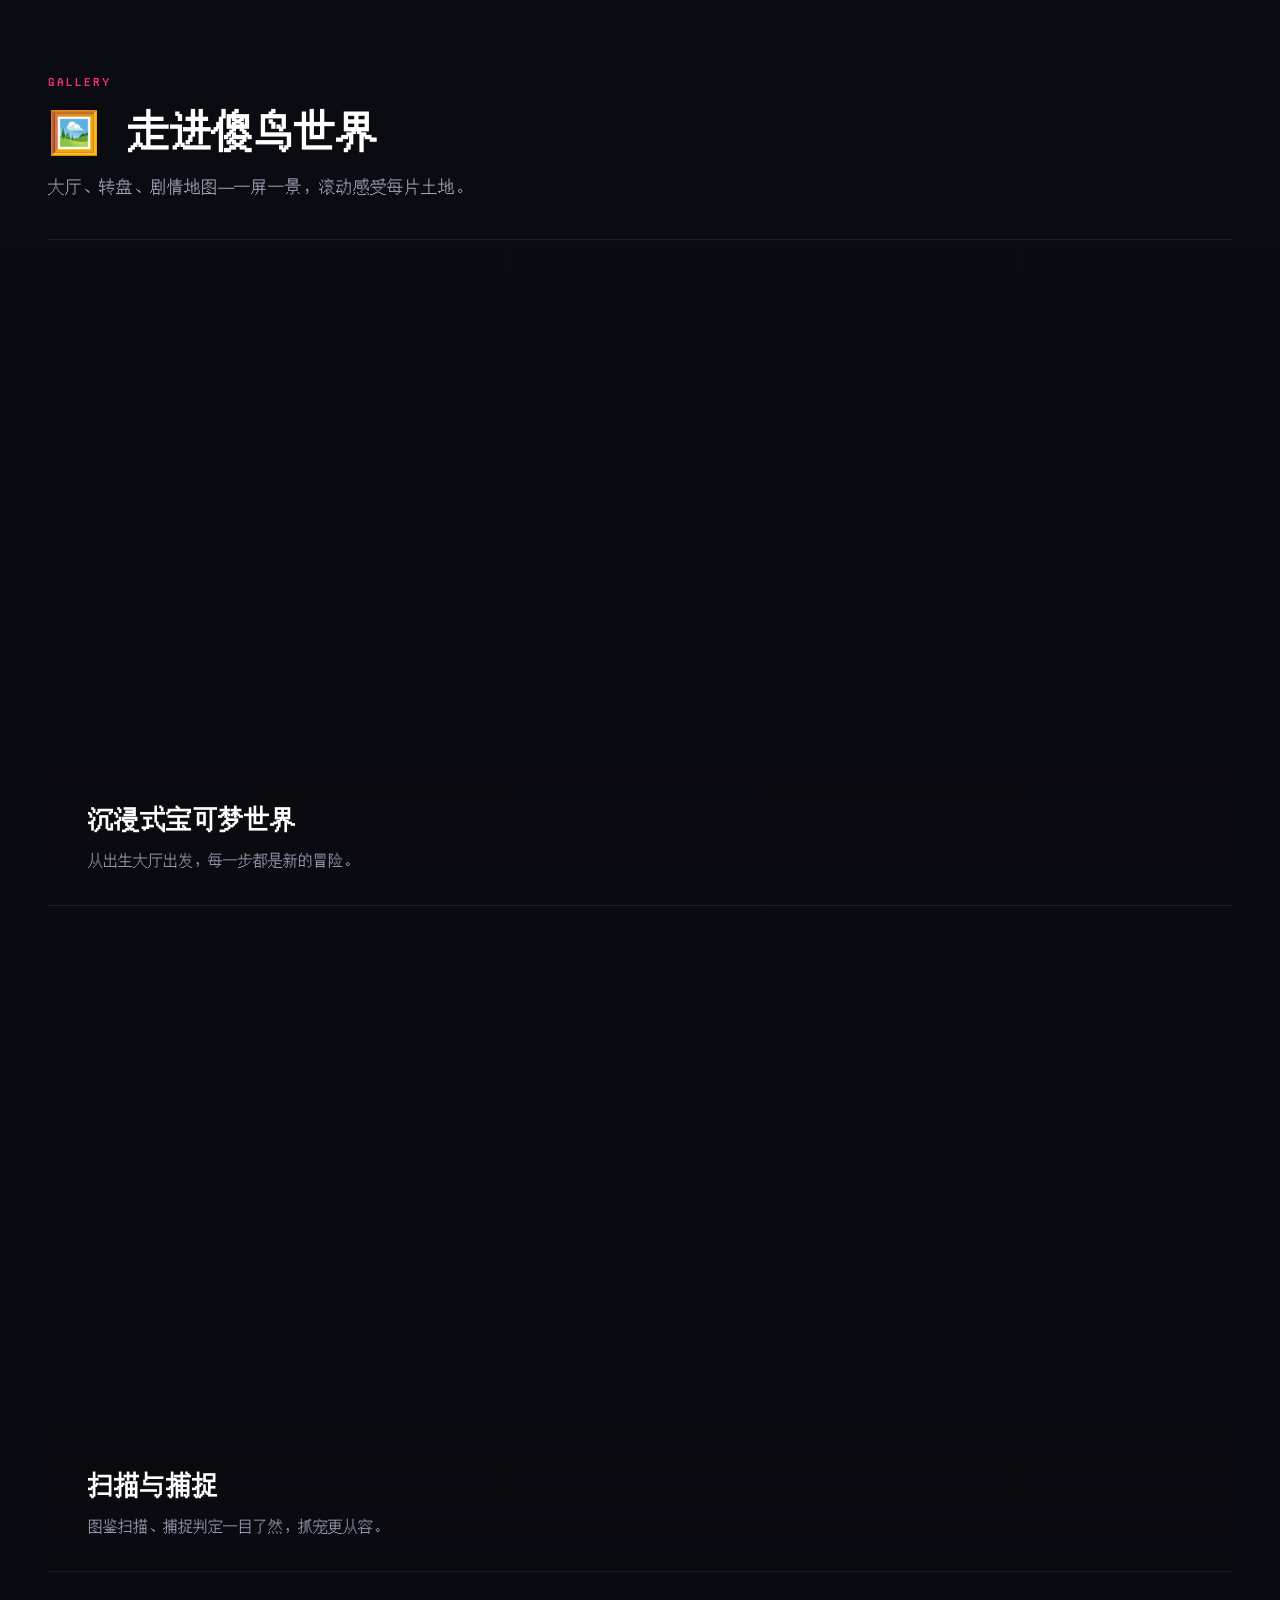
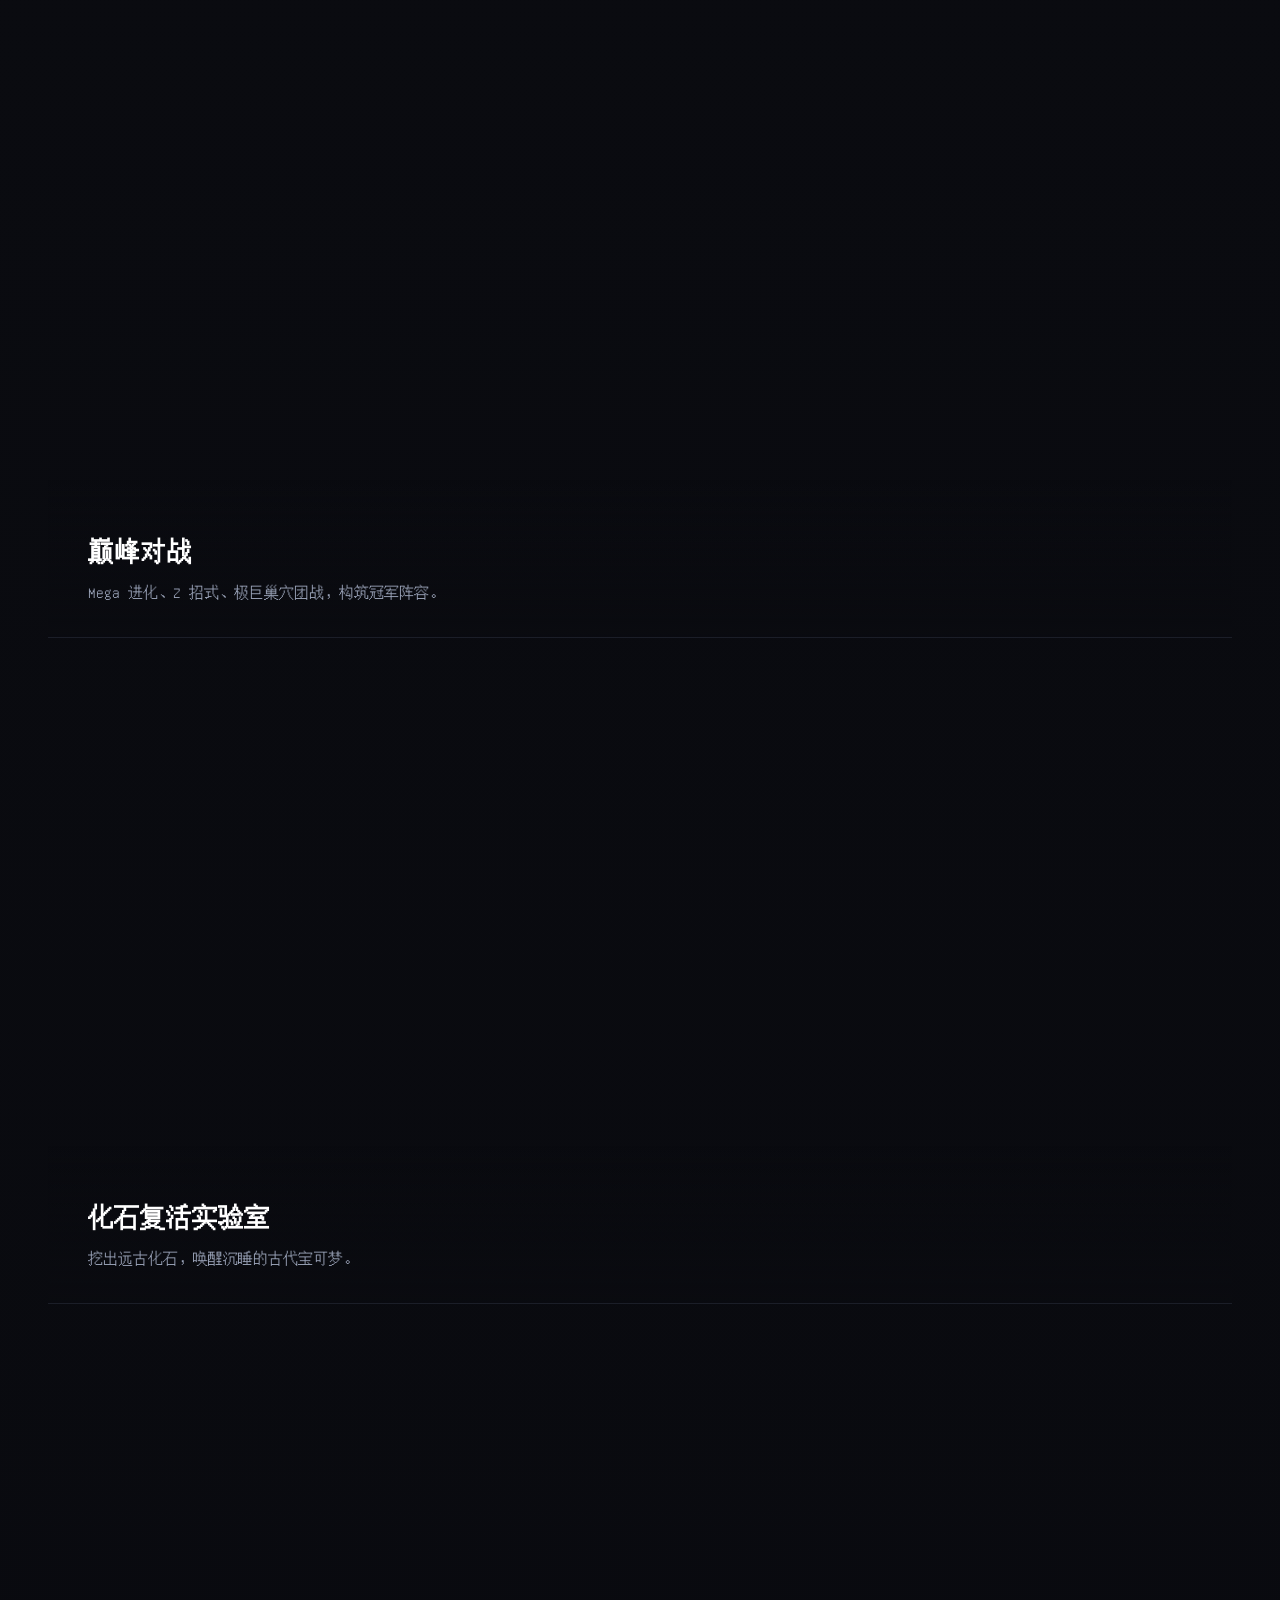
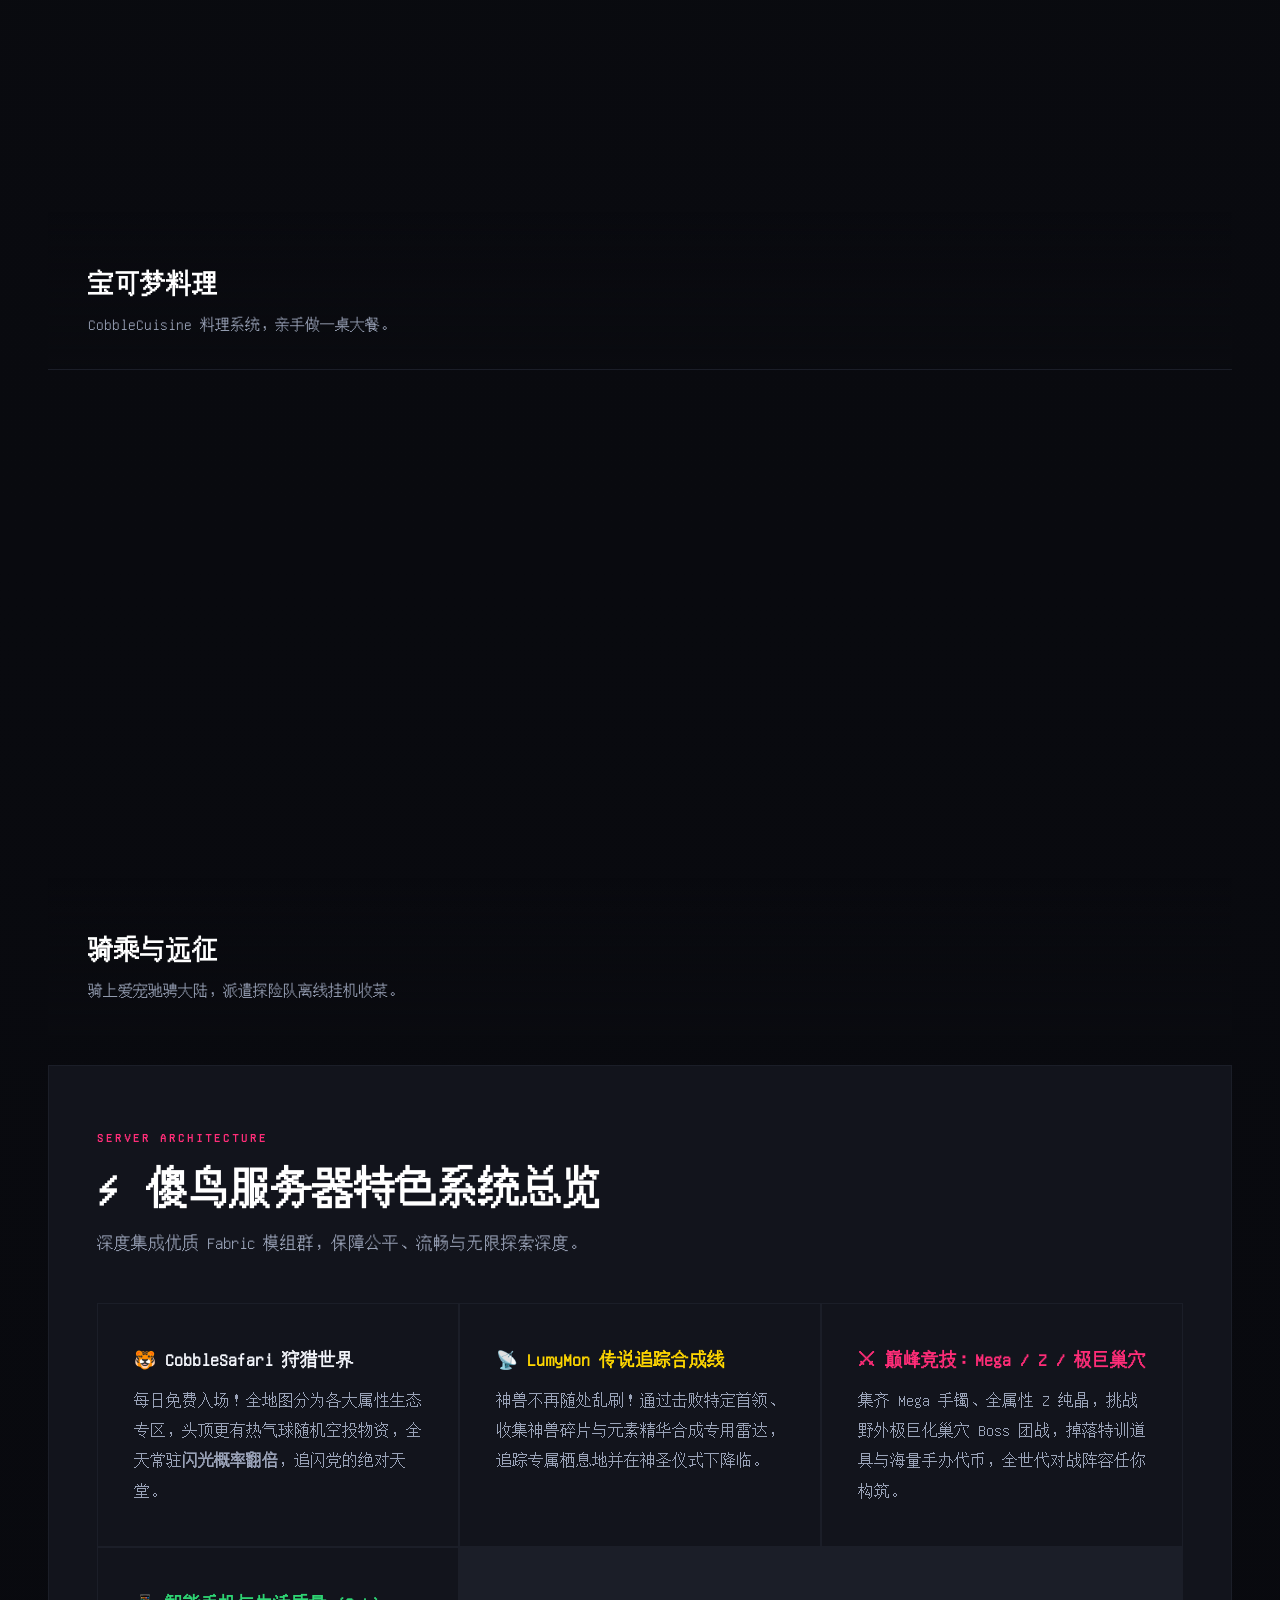
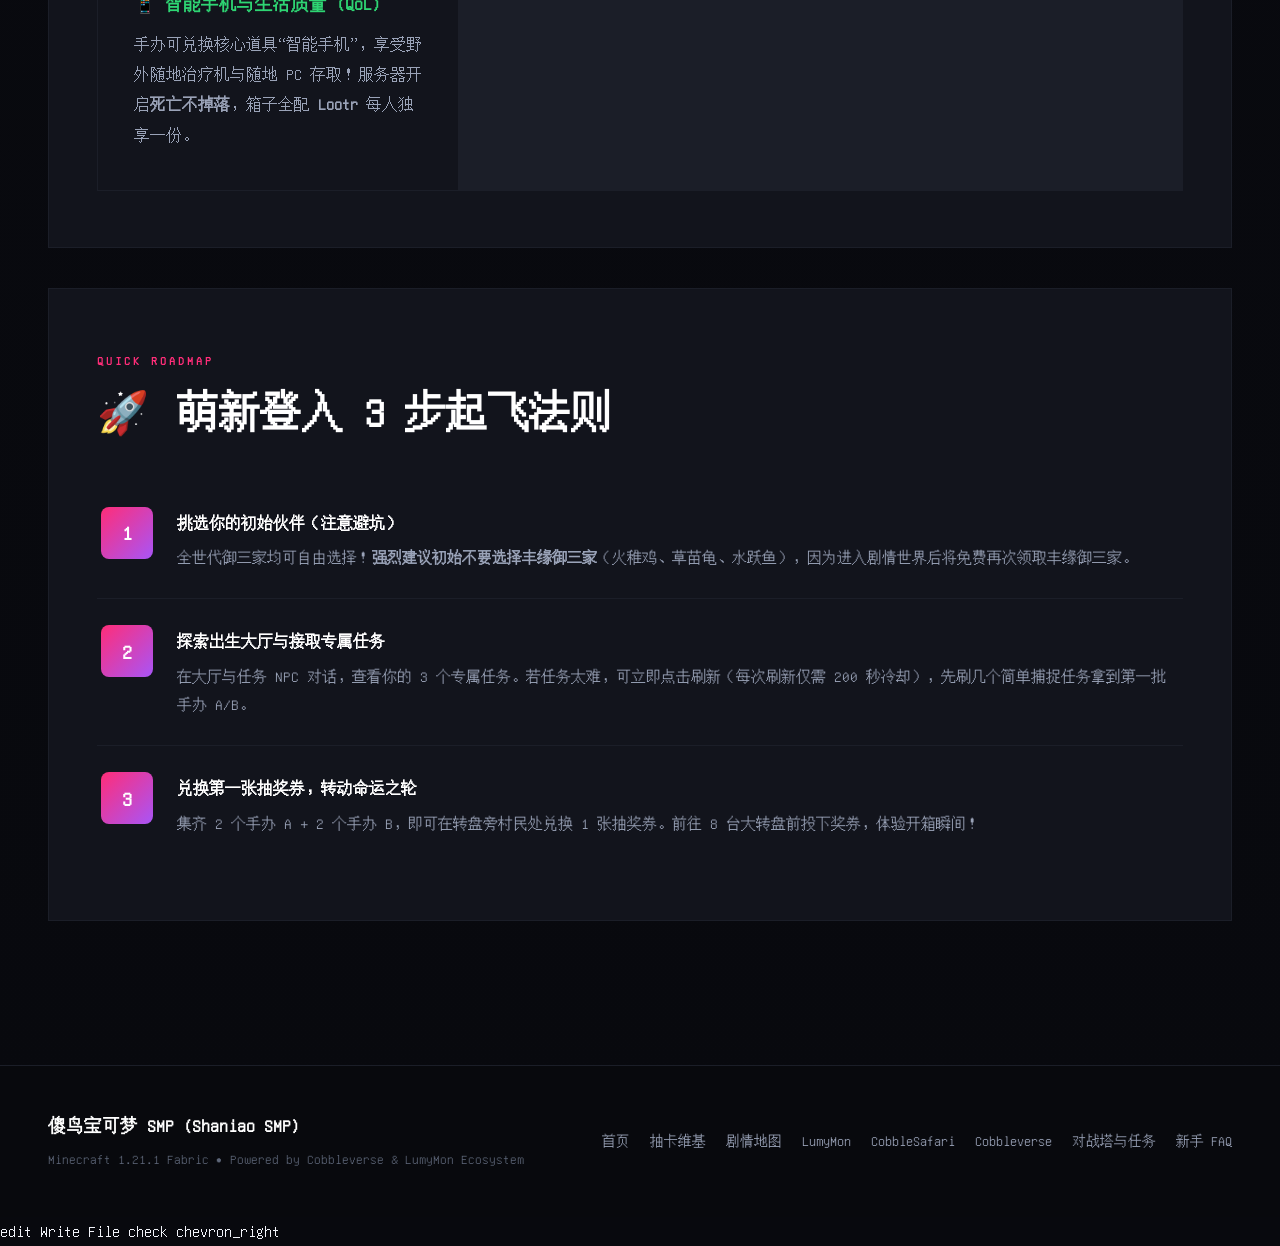
==== commit d6645d3d: "新增社区问答页(49条Reddit FAQ) + Cobbleverse末地探险板块，导航升级为10页" ====
--- a/index.html
+++ b/index.html
@@ -32,7 +32,7 @@
         </div>
         <div class="menubar">
             <ul class="nav-links">
-                <li><a href="index.html" class="nav-link active">首页</a></li><li><a href="gacha.html" class="nav-link">转盘抽卡</a></li><li><a href="world.html" class="nav-link">世界与传送</a></li><li><a href="lumymon.html" class="nav-link">LumyMon</a></li><li><a href="cobblesafari.html" class="nav-link">CobbleSafari</a></li><li><a href="cobbleverse.html" class="nav-link">Cobbleverse</a></li><li><a href="battletower.html" class="nav-link">对战塔与任务</a></li><li><a href="tutorial.html" class="nav-link">安装教程</a></li><li><a href="guide.html" class="nav-link">新手百科</a></li>
+                <li><a href="index.html" class="nav-link active">首页</a></li><li><a href="gacha.html" class="nav-link">转盘抽卡</a></li><li><a href="world.html" class="nav-link">世界与传送</a></li><li><a href="lumymon.html" class="nav-link">LumyMon</a></li><li><a href="cobblesafari.html" class="nav-link">CobbleSafari</a></li><li><a href="cobbleverse.html" class="nav-link">Cobbleverse</a></li><li><a href="battletower.html" class="nav-link">对战塔与任务</a></li><li><a href="tutorial.html" class="nav-link">安装教程</a></li><li><a href="guide.html" class="nav-link">新手百科</a></li><li><a href="faq.html" class="nav-link">社区问答</a></li>
             </ul>
             <div class="nav-action">
                 <button class="btn-ip-copy" onclick="copyServerIP()">
--- a/style.css
+++ b/style.css
@@ -602,3 +602,13 @@
     .grid-3, .grid-2 { border: none; background: none; gap: 14px; }
 }
 
+
+/* ===== FAQ 折叠 ===== */
+.faq-list { display: flex; flex-direction: column; gap: 10px; }
+.faq-item { border: 1px solid rgba(255,255,255,0.12); border-radius: 10px; background: rgba(255,255,255,0.04); overflow: hidden; transition: border-color .2s; }
+.faq-item:hover { border-color: rgba(255,255,255,0.25); }
+.faq-item summary { cursor: pointer; list-style: none; padding: 12px 16px; font-size: 0.95rem; font-weight: 600; color: var(--text); display: flex; align-items: center; gap: 10px; user-select: none; }
+.faq-item summary::before { content: "▸"; color: var(--accent-cyan); transition: transform .2s; font-size: 0.85rem; }
+.faq-item[open] summary::before { transform: rotate(90deg); }
+.faq-item summary::-webkit-details-marker { display: none; }
+.faq-ans { padding: 0 16px 14px 36px; font-size: 0.9rem; color: var(--text-muted); line-height: 1.8; }
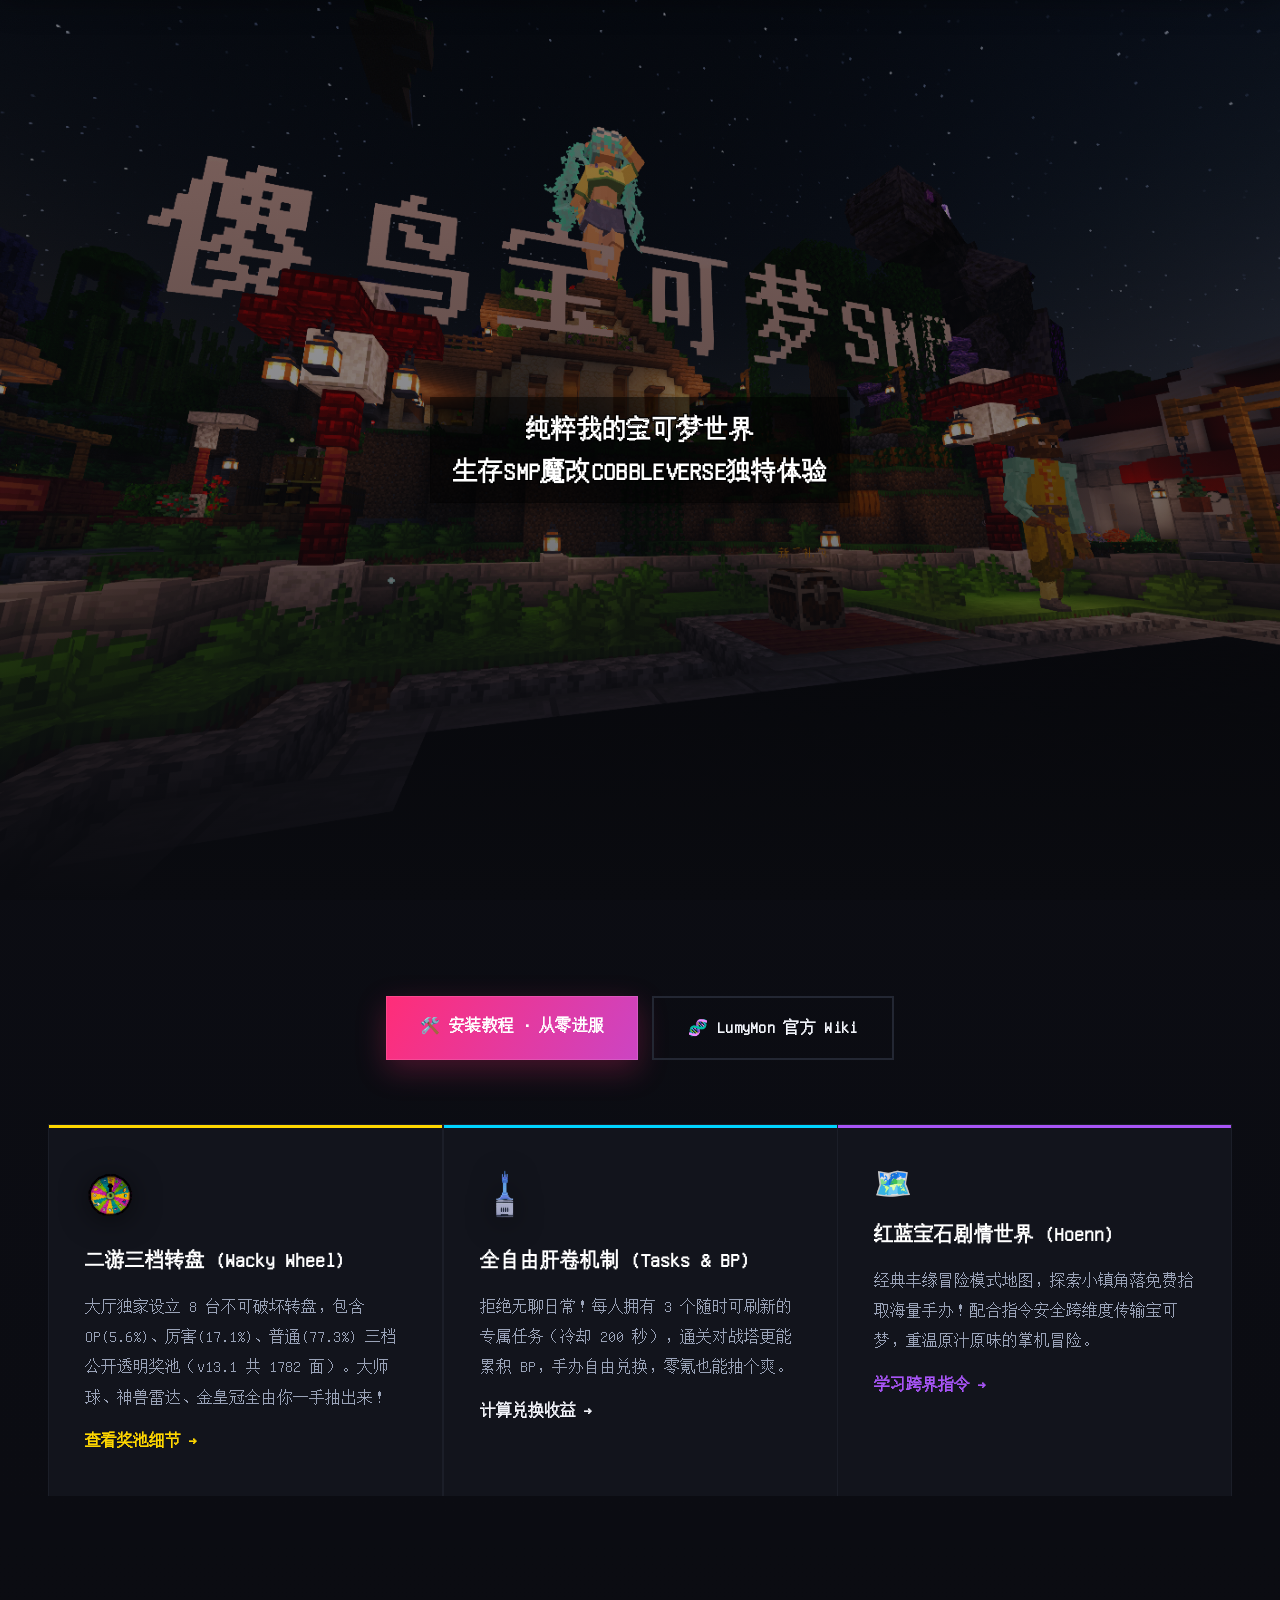
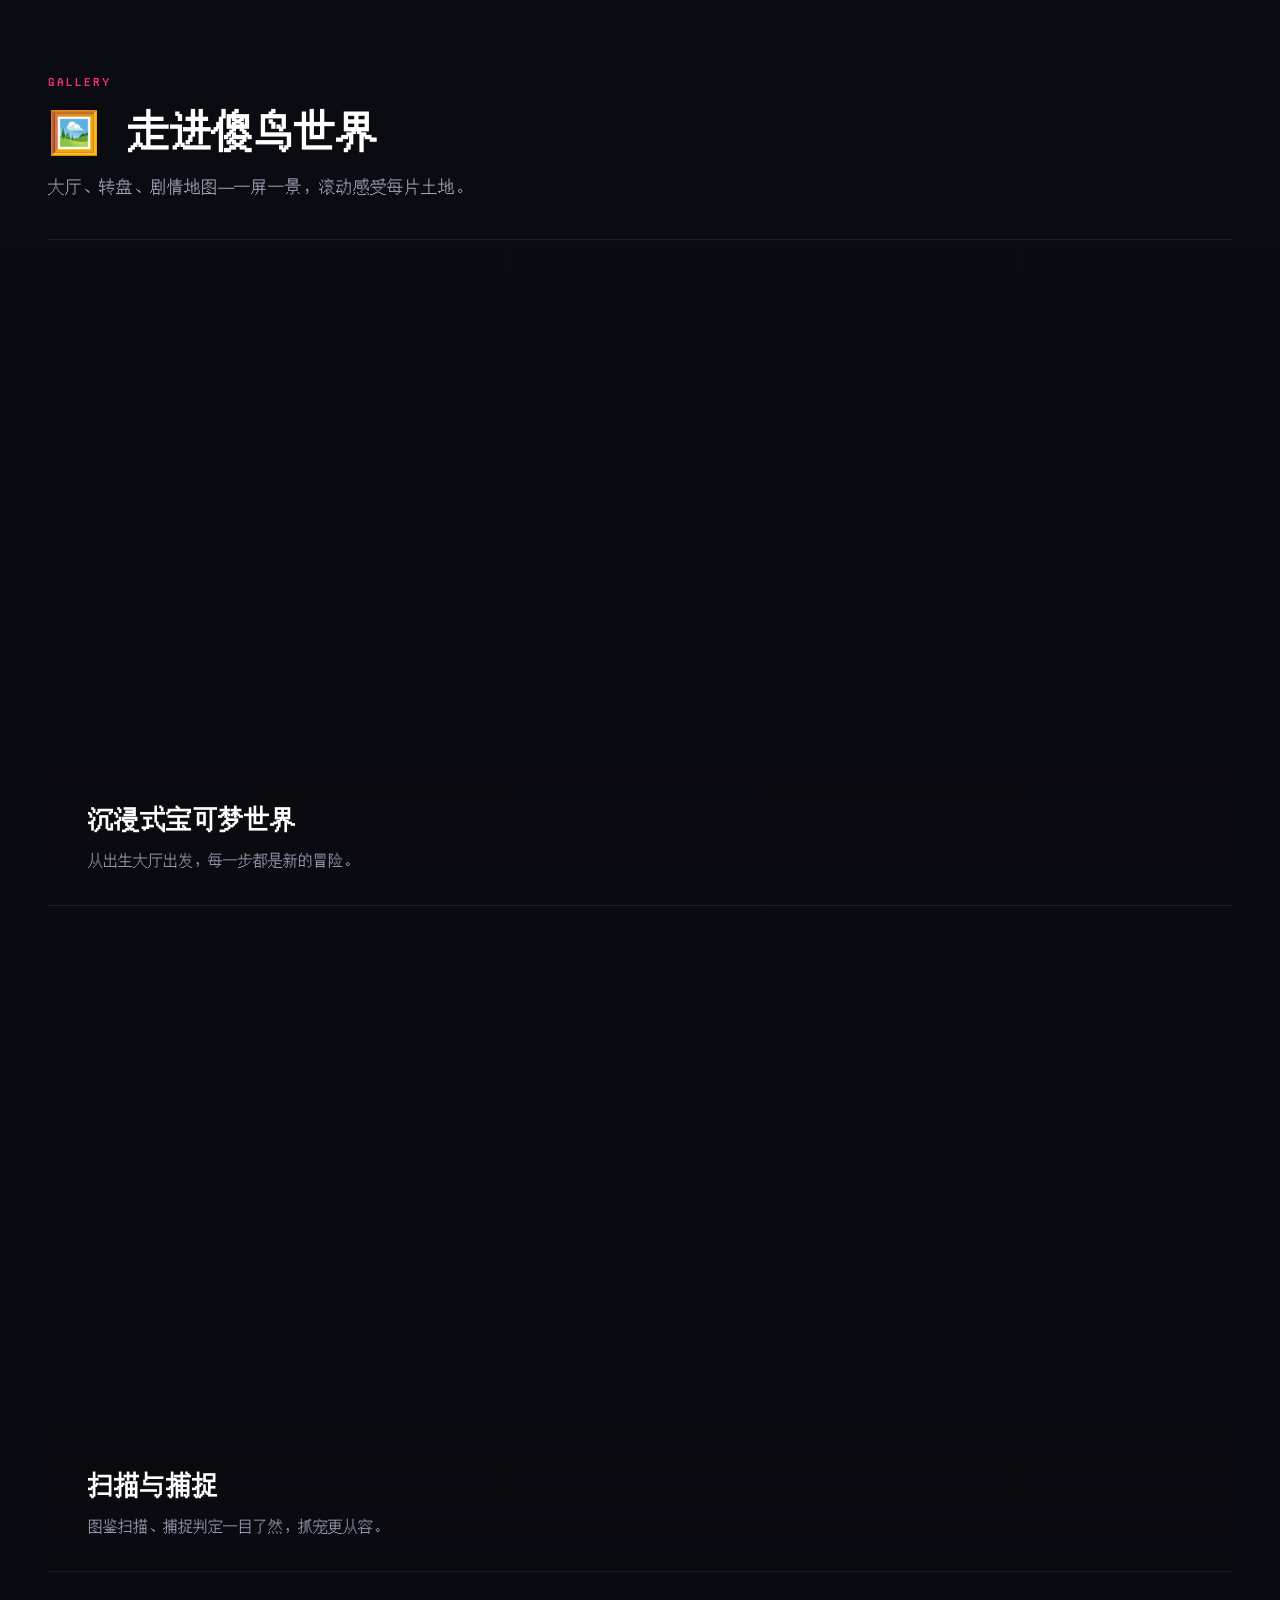
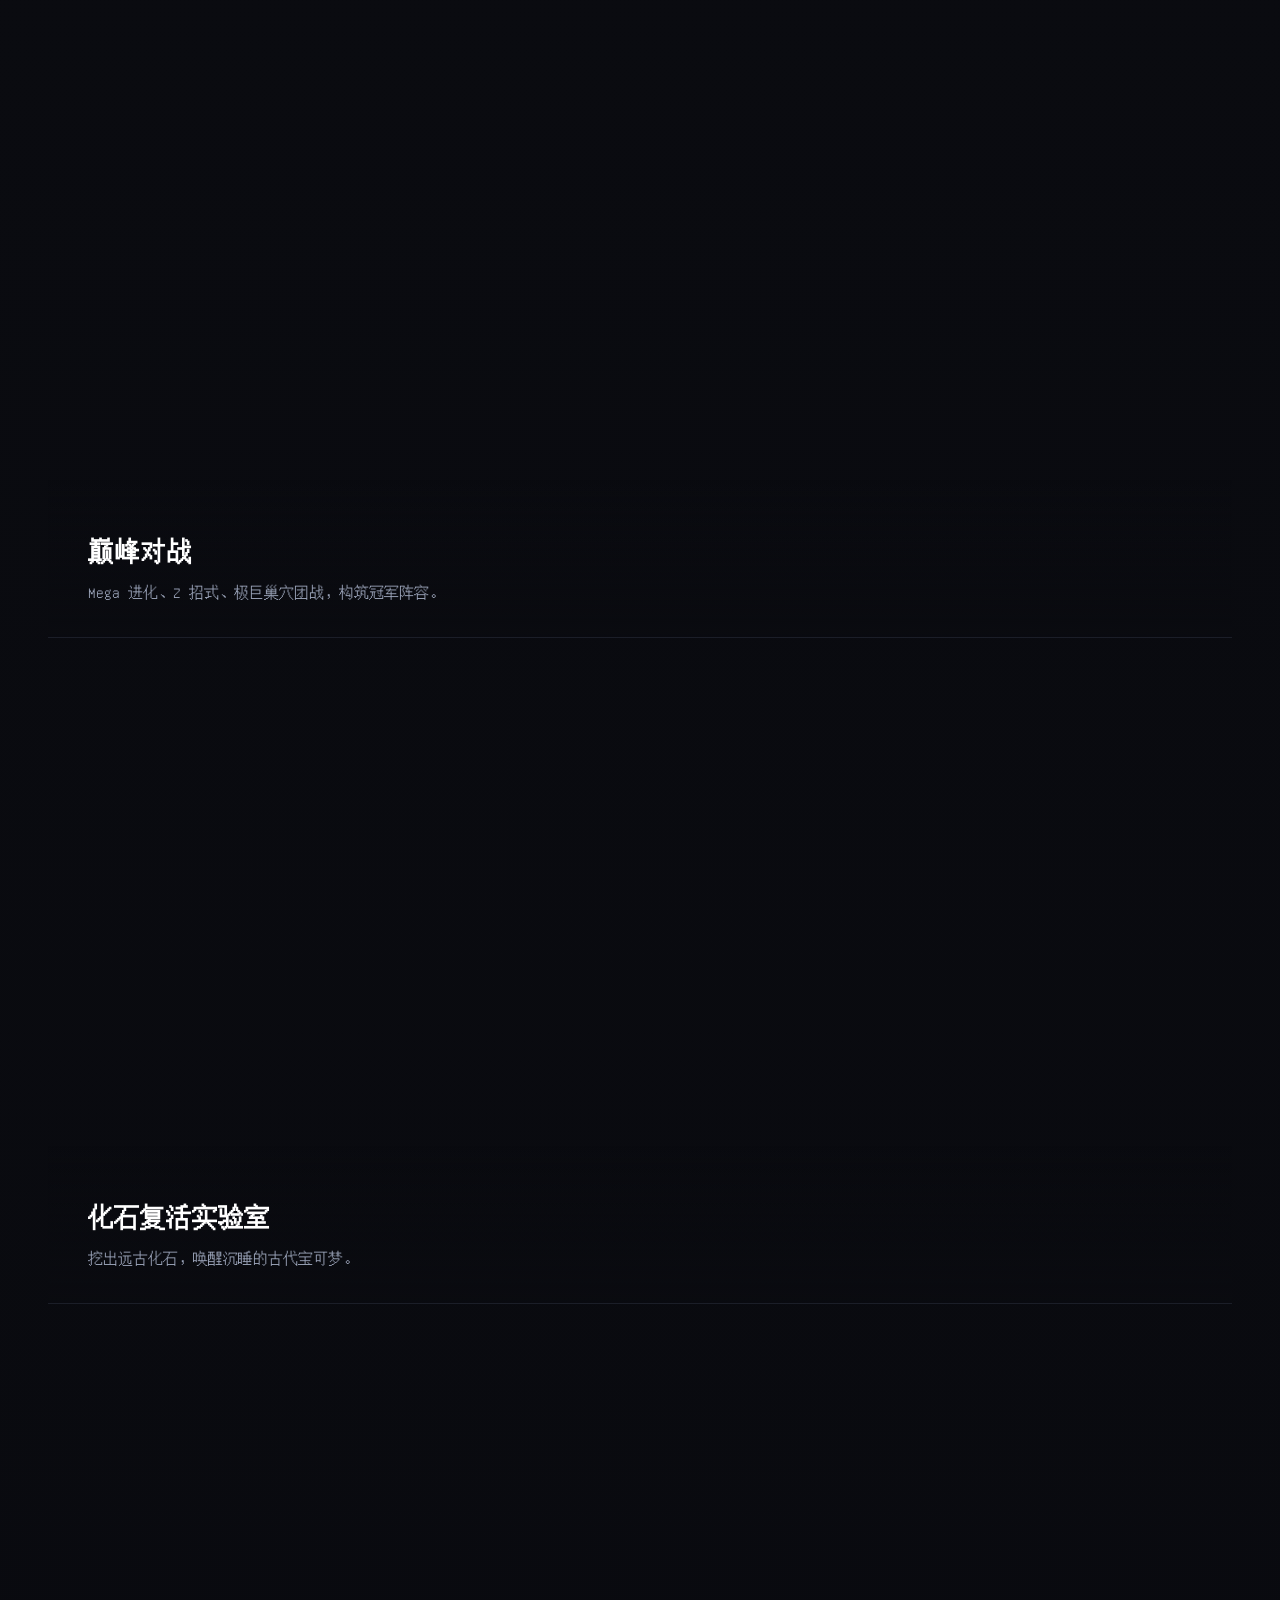
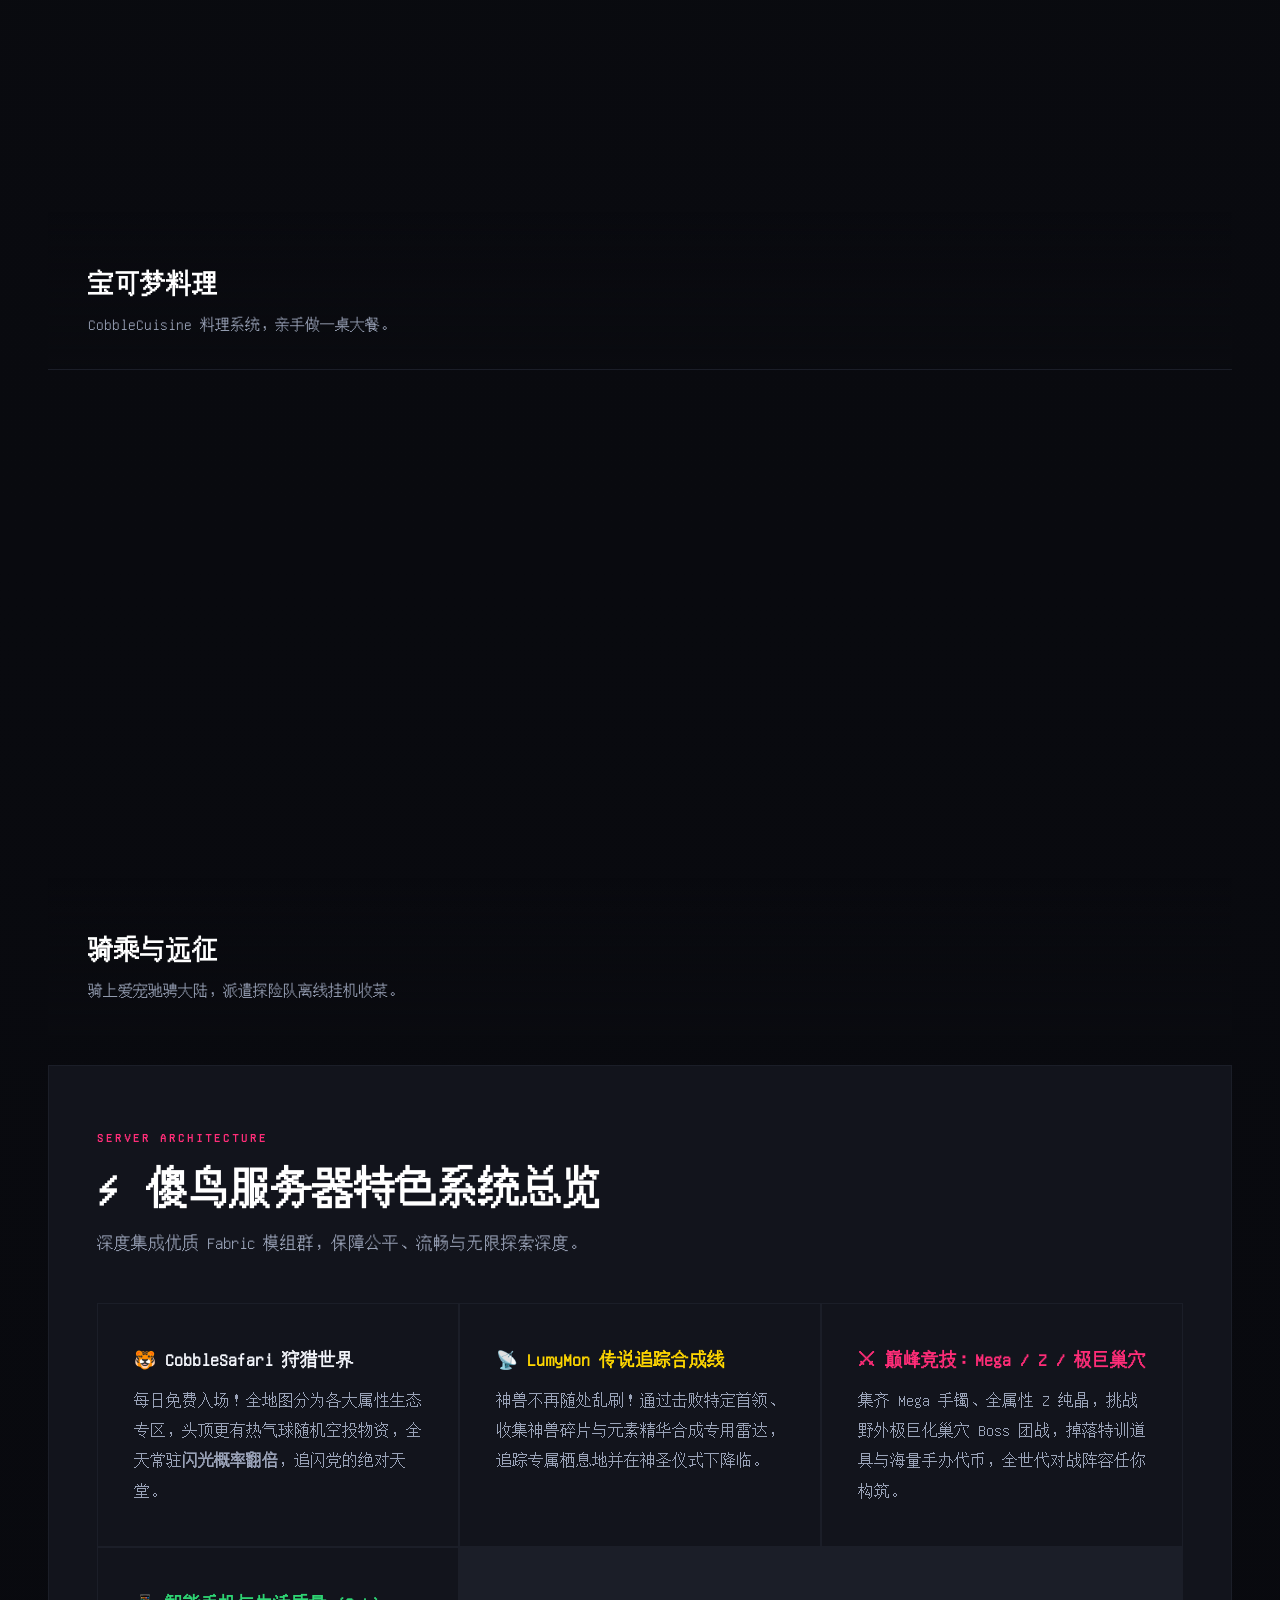
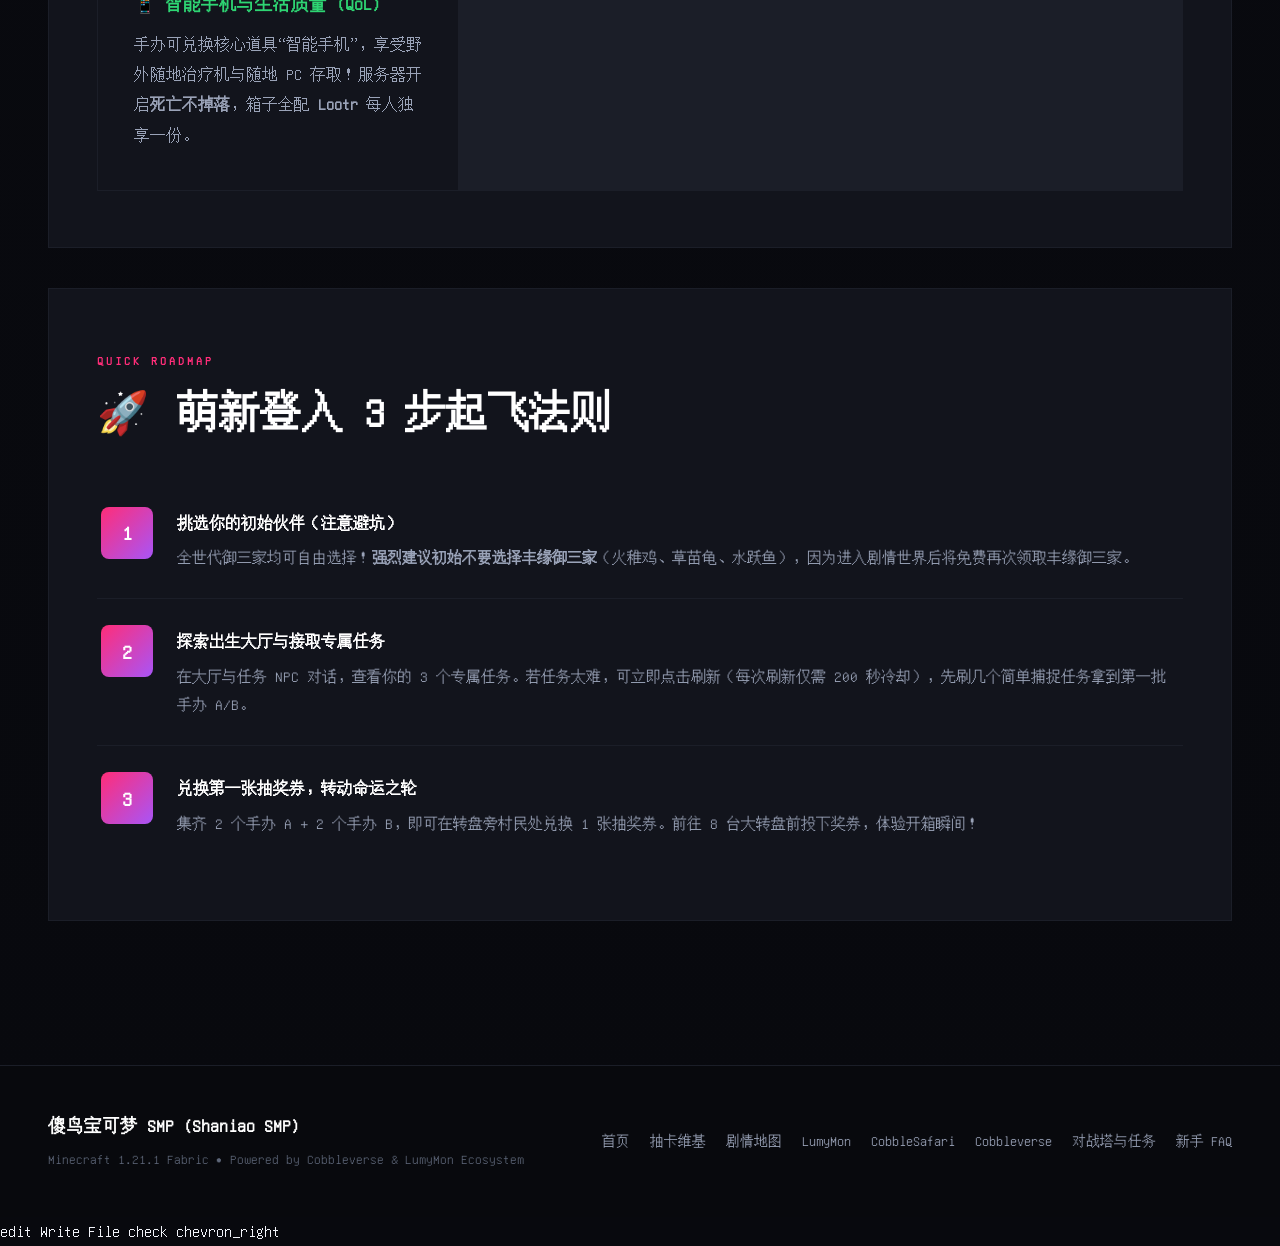
==== commit 57826abd: "合并新手百科/安装教程/社区问答为guide一页(59条可搜问答)，导航精简为9页；旧页重定向" ====
--- a/index.html
+++ b/index.html
@@ -32,7 +32,7 @@
         </div>
         <div class="menubar">
             <ul class="nav-links">
-                <li><a href="index.html" class="nav-link active">首页</a></li><li><a href="gacha.html" class="nav-link">转盘抽卡</a></li><li><a href="world.html" class="nav-link">世界与传送</a></li><li><a href="lumymon.html" class="nav-link">LumyMon</a></li><li><a href="cobblesafari.html" class="nav-link">CobbleSafari</a></li><li><a href="cobbleverse.html" class="nav-link">Cobbleverse</a></li><li><a href="battletower.html" class="nav-link">对战塔与任务</a></li><li><a href="tutorial.html" class="nav-link">安装教程</a></li><li><a href="guide.html" class="nav-link">新手百科</a></li><li><a href="faq.html" class="nav-link">社区问答</a></li>
+                <li><a href="index.html" class="nav-link active">首页</a></li><li><a href="gacha.html" class="nav-link">转盘抽卡</a></li><li><a href="world.html" class="nav-link">世界与传送</a></li><li><a href="lumymon.html" class="nav-link">LumyMon</a></li><li><a href="cobblesafari.html" class="nav-link">CobbleSafari</a></li><li><a href="cobbleverse.html" class="nav-link">Cobbleverse</a></li><li><a href="battletower.html" class="nav-link">对战塔与任务</a></li><li><a href="guide.html" class="nav-link">新手百科</a></li><li><a href="drops.html" class="nav-link">掉落查询</a></li>
             </ul>
             <div class="nav-action">
                 <button class="btn-ip-copy" onclick="copyServerIP()">
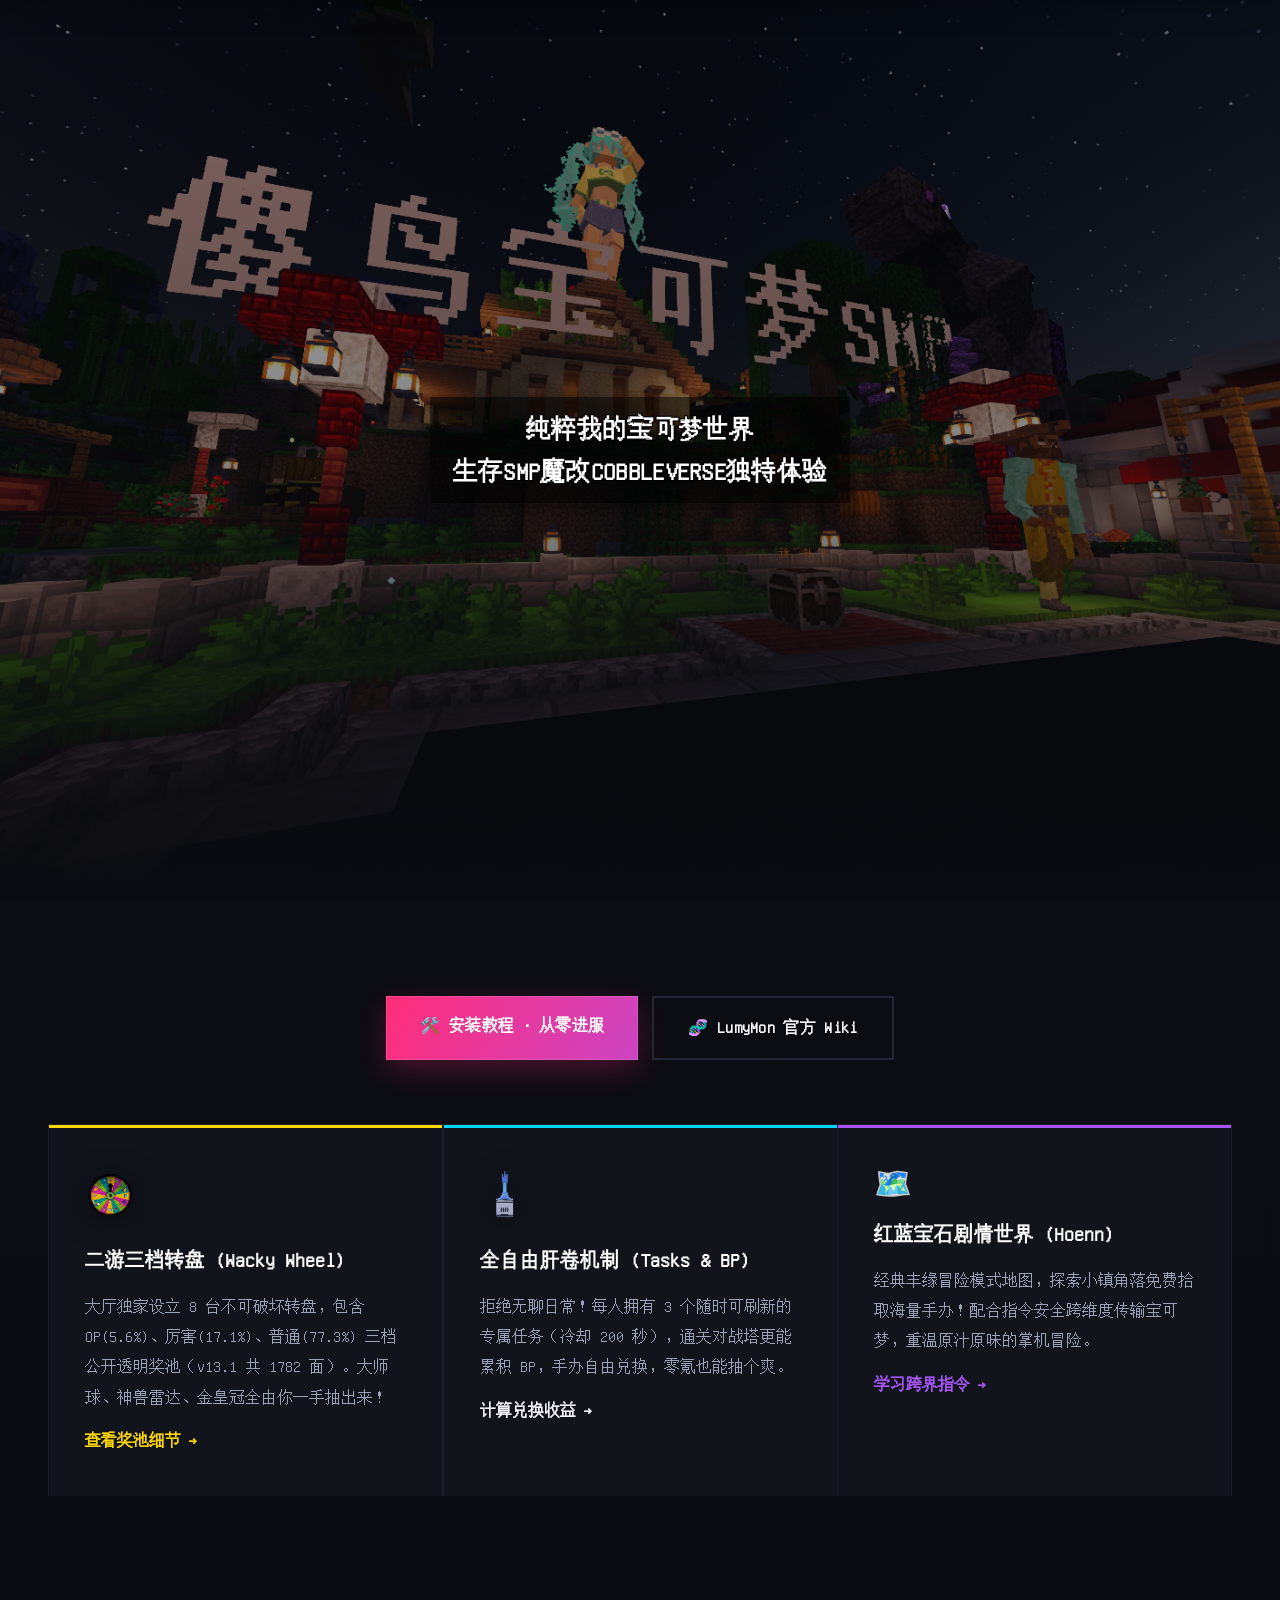
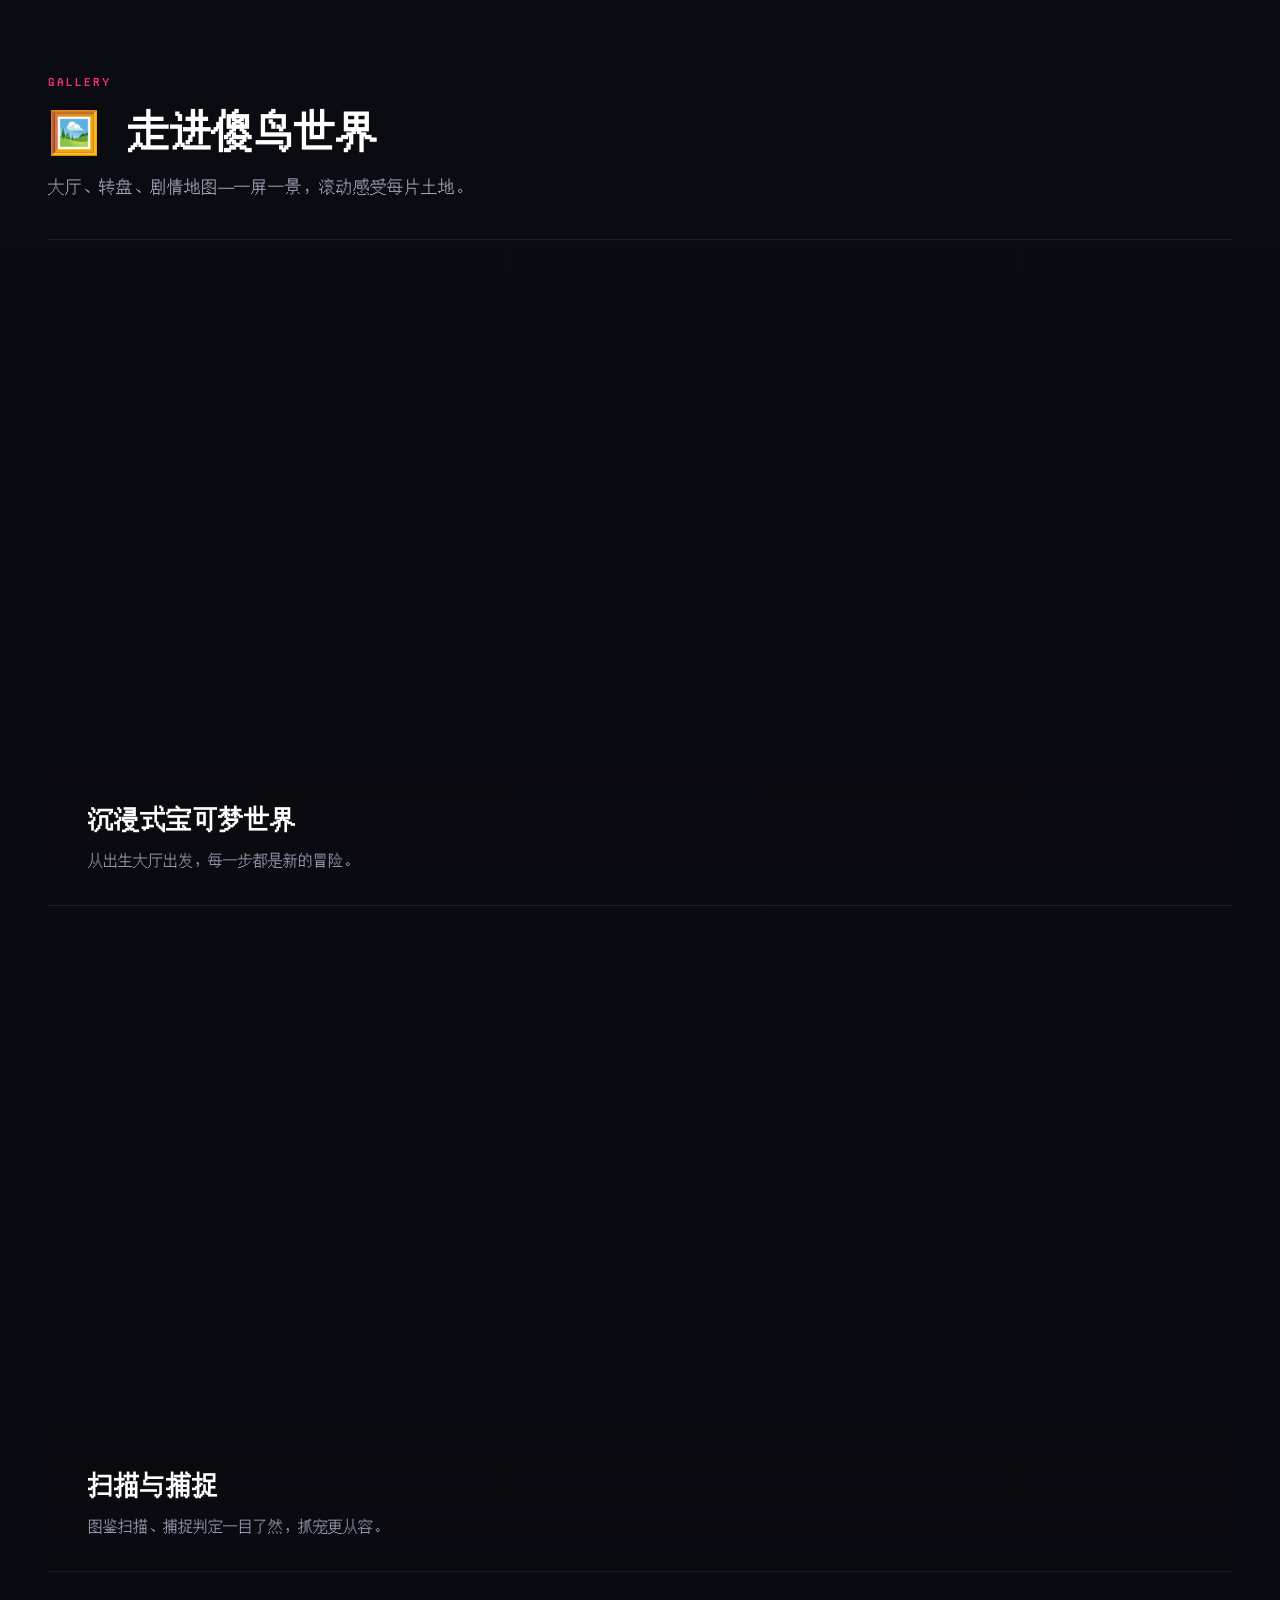
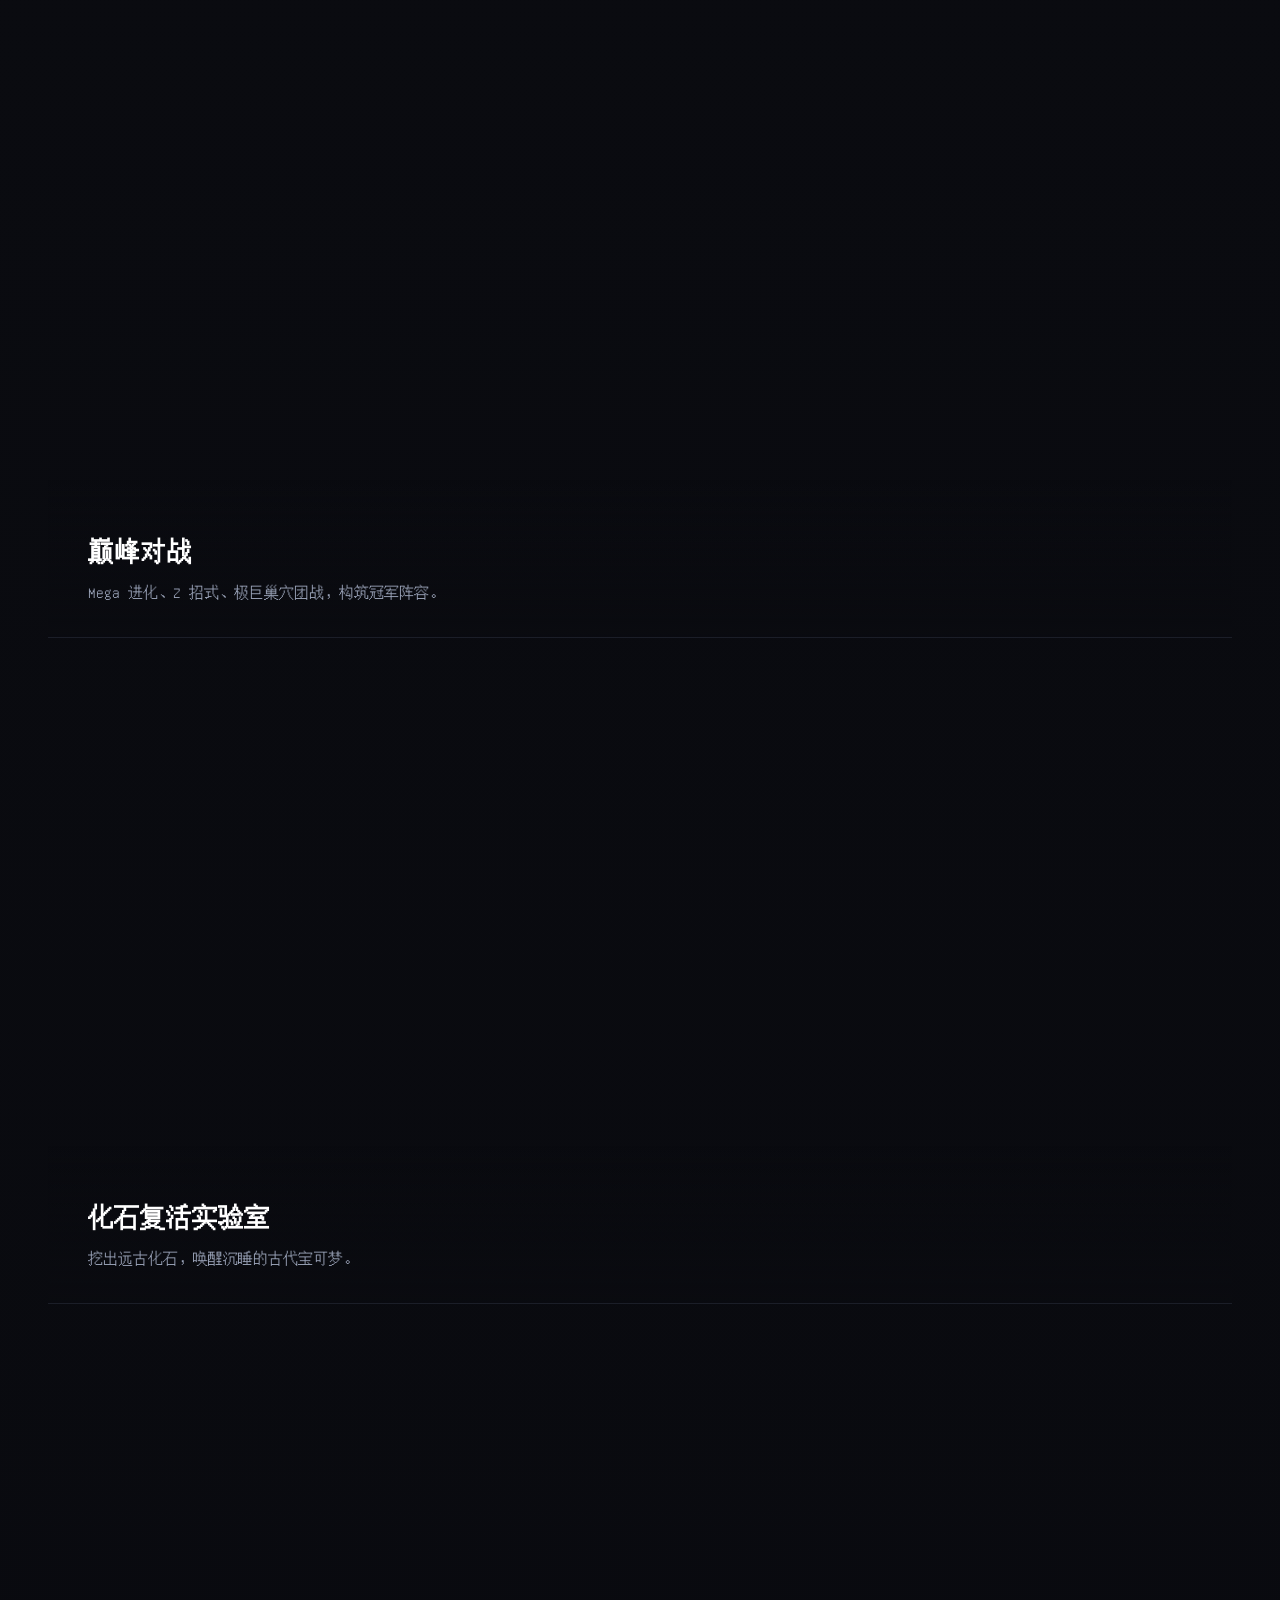
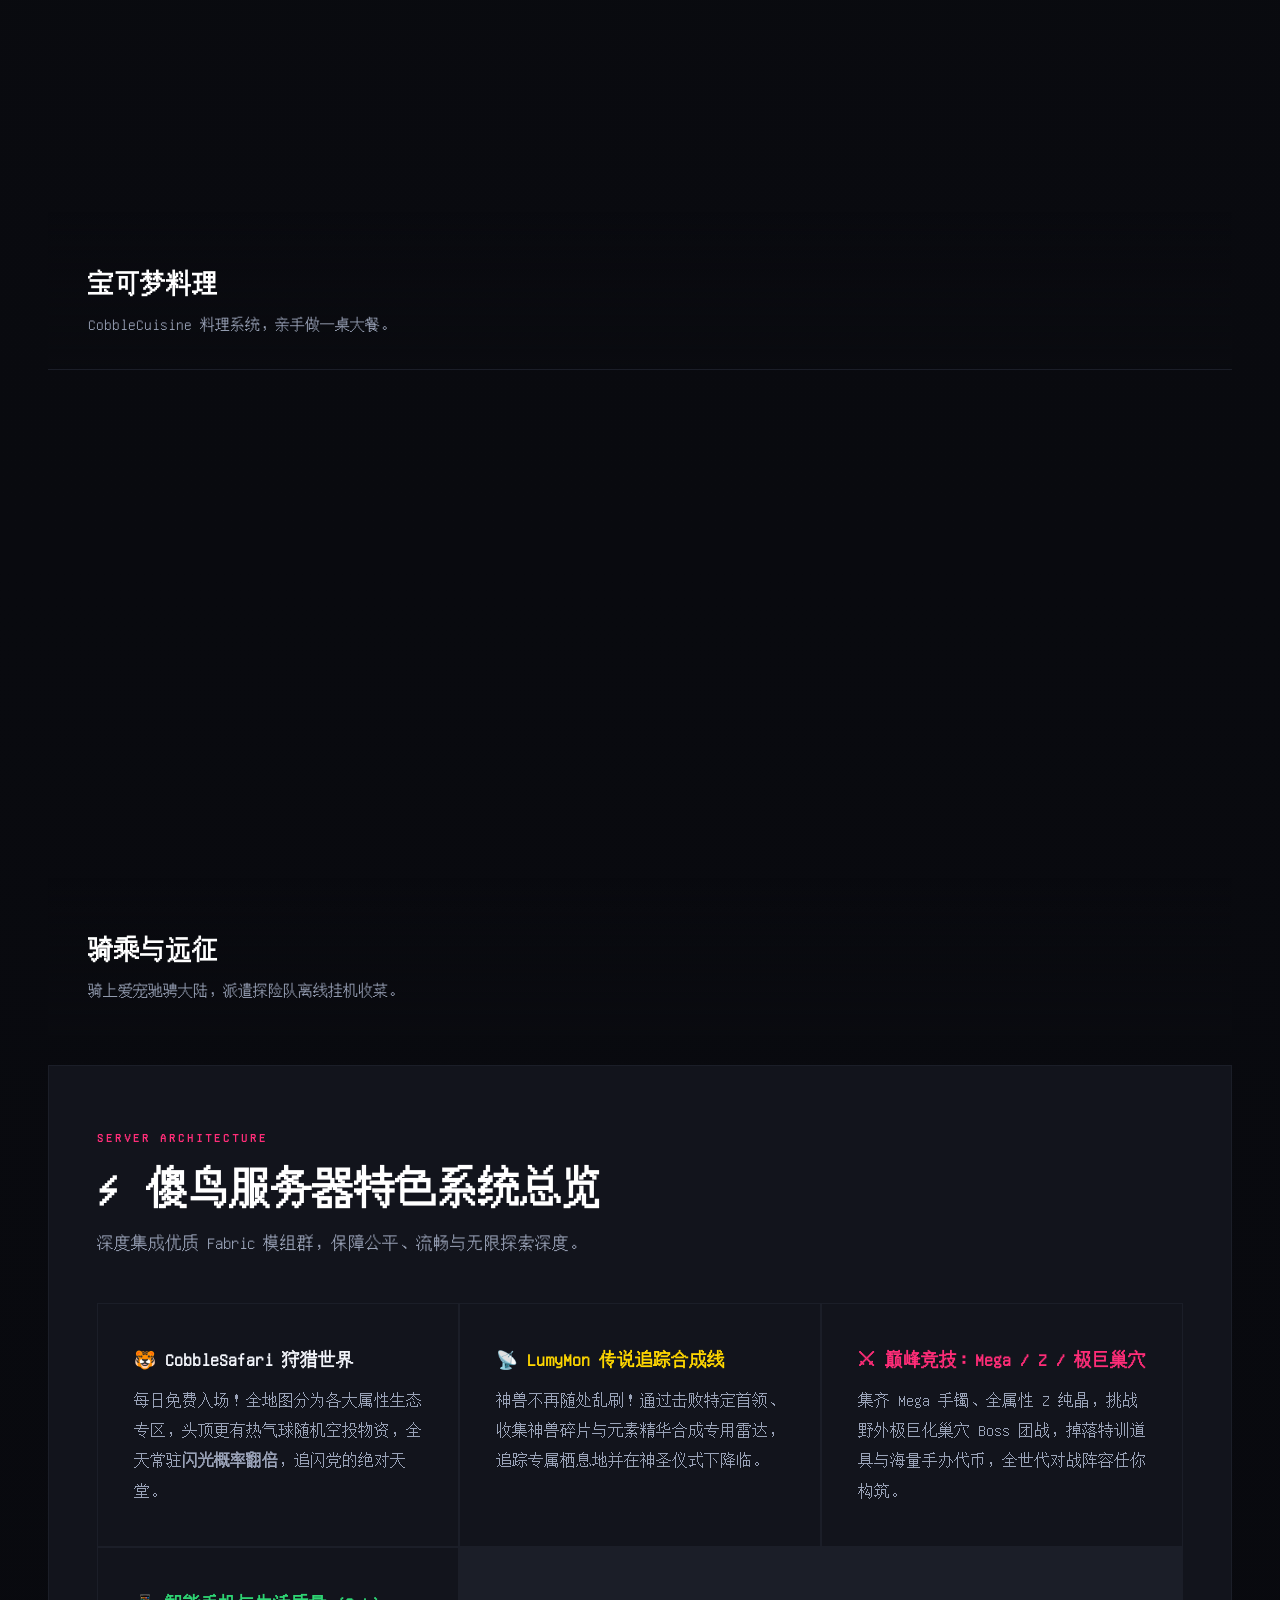
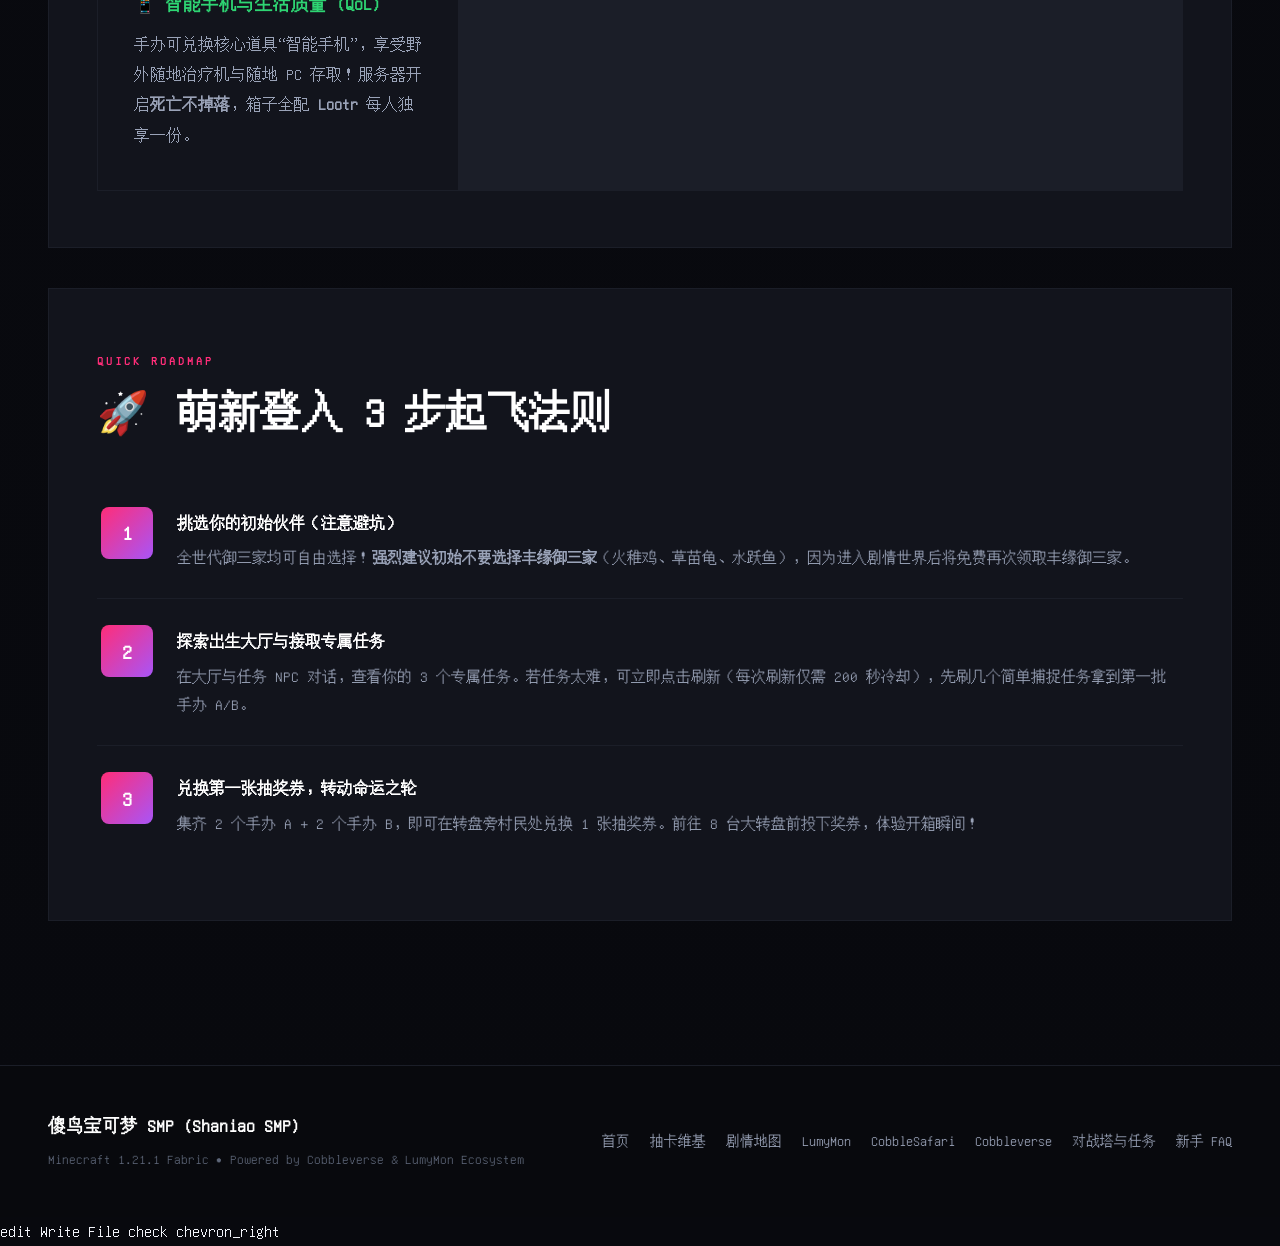
==== commit 96863cdf: "新增生成查询页：1025只宝可梦刷新群系数据库；掉落查询改智能搜索（搜啥出啥）" ====
--- a/index.html
+++ b/index.html
@@ -32,7 +32,7 @@
         </div>
         <div class="menubar">
             <ul class="nav-links">
-                <li><a href="index.html" class="nav-link active">首页</a></li><li><a href="gacha.html" class="nav-link">转盘抽卡</a></li><li><a href="world.html" class="nav-link">世界与传送</a></li><li><a href="lumymon.html" class="nav-link">LumyMon</a></li><li><a href="cobblesafari.html" class="nav-link">CobbleSafari</a></li><li><a href="cobbleverse.html" class="nav-link">Cobbleverse</a></li><li><a href="battletower.html" class="nav-link">对战塔与任务</a></li><li><a href="guide.html" class="nav-link">新手百科</a></li><li><a href="drops.html" class="nav-link">掉落查询</a></li>
+                <li><a href="index.html" class="nav-link active">首页</a></li><li><a href="gacha.html" class="nav-link">转盘抽卡</a></li><li><a href="world.html" class="nav-link">世界与传送</a></li><li><a href="lumymon.html" class="nav-link">LumyMon</a></li><li><a href="cobblesafari.html" class="nav-link">CobbleSafari</a></li><li><a href="cobbleverse.html" class="nav-link">Cobbleverse</a></li><li><a href="battletower.html" class="nav-link">对战塔与任务</a></li><li><a href="guide.html" class="nav-link">新手百科</a></li><li><a href="drops.html" class="nav-link">掉落查询</a></li><li><a href="spawn.html" class="nav-link">生成查询</a></li>
             </ul>
             <div class="nav-action">
                 <button class="btn-ip-copy" onclick="copyServerIP()">
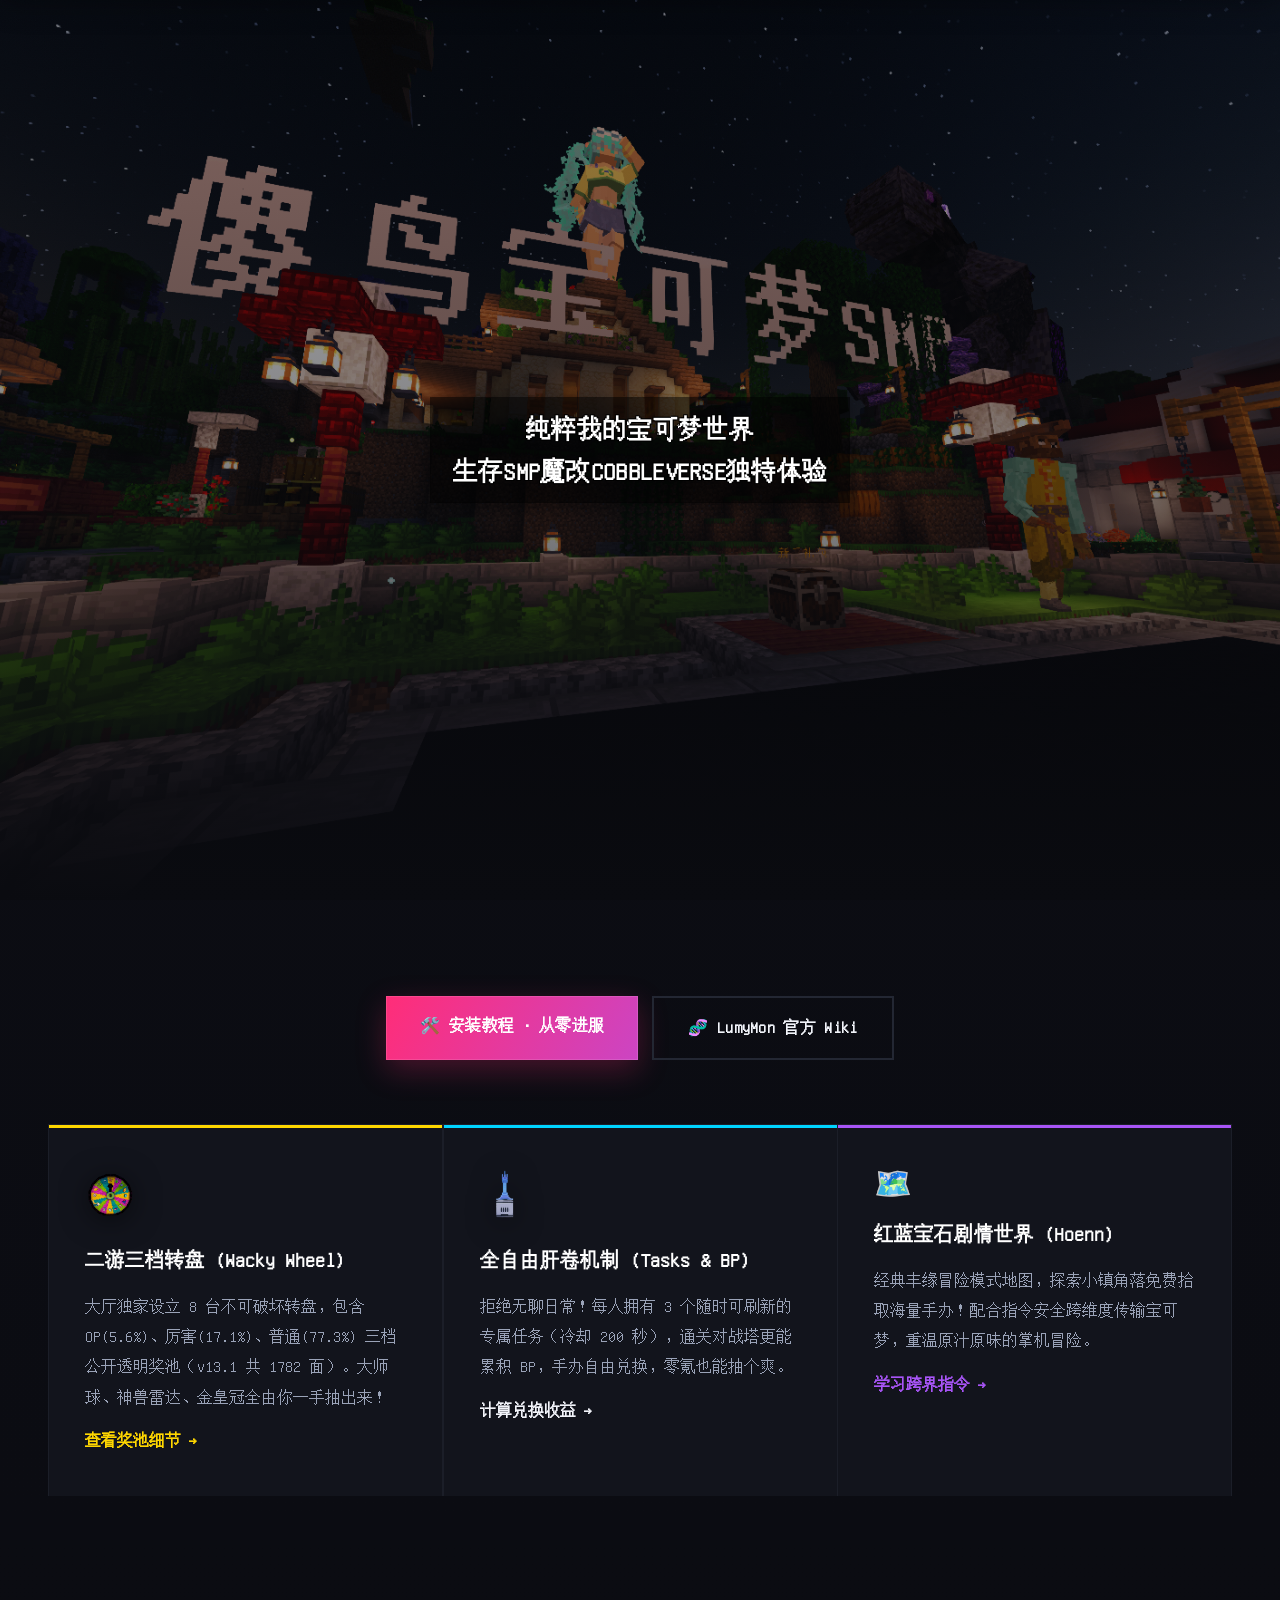
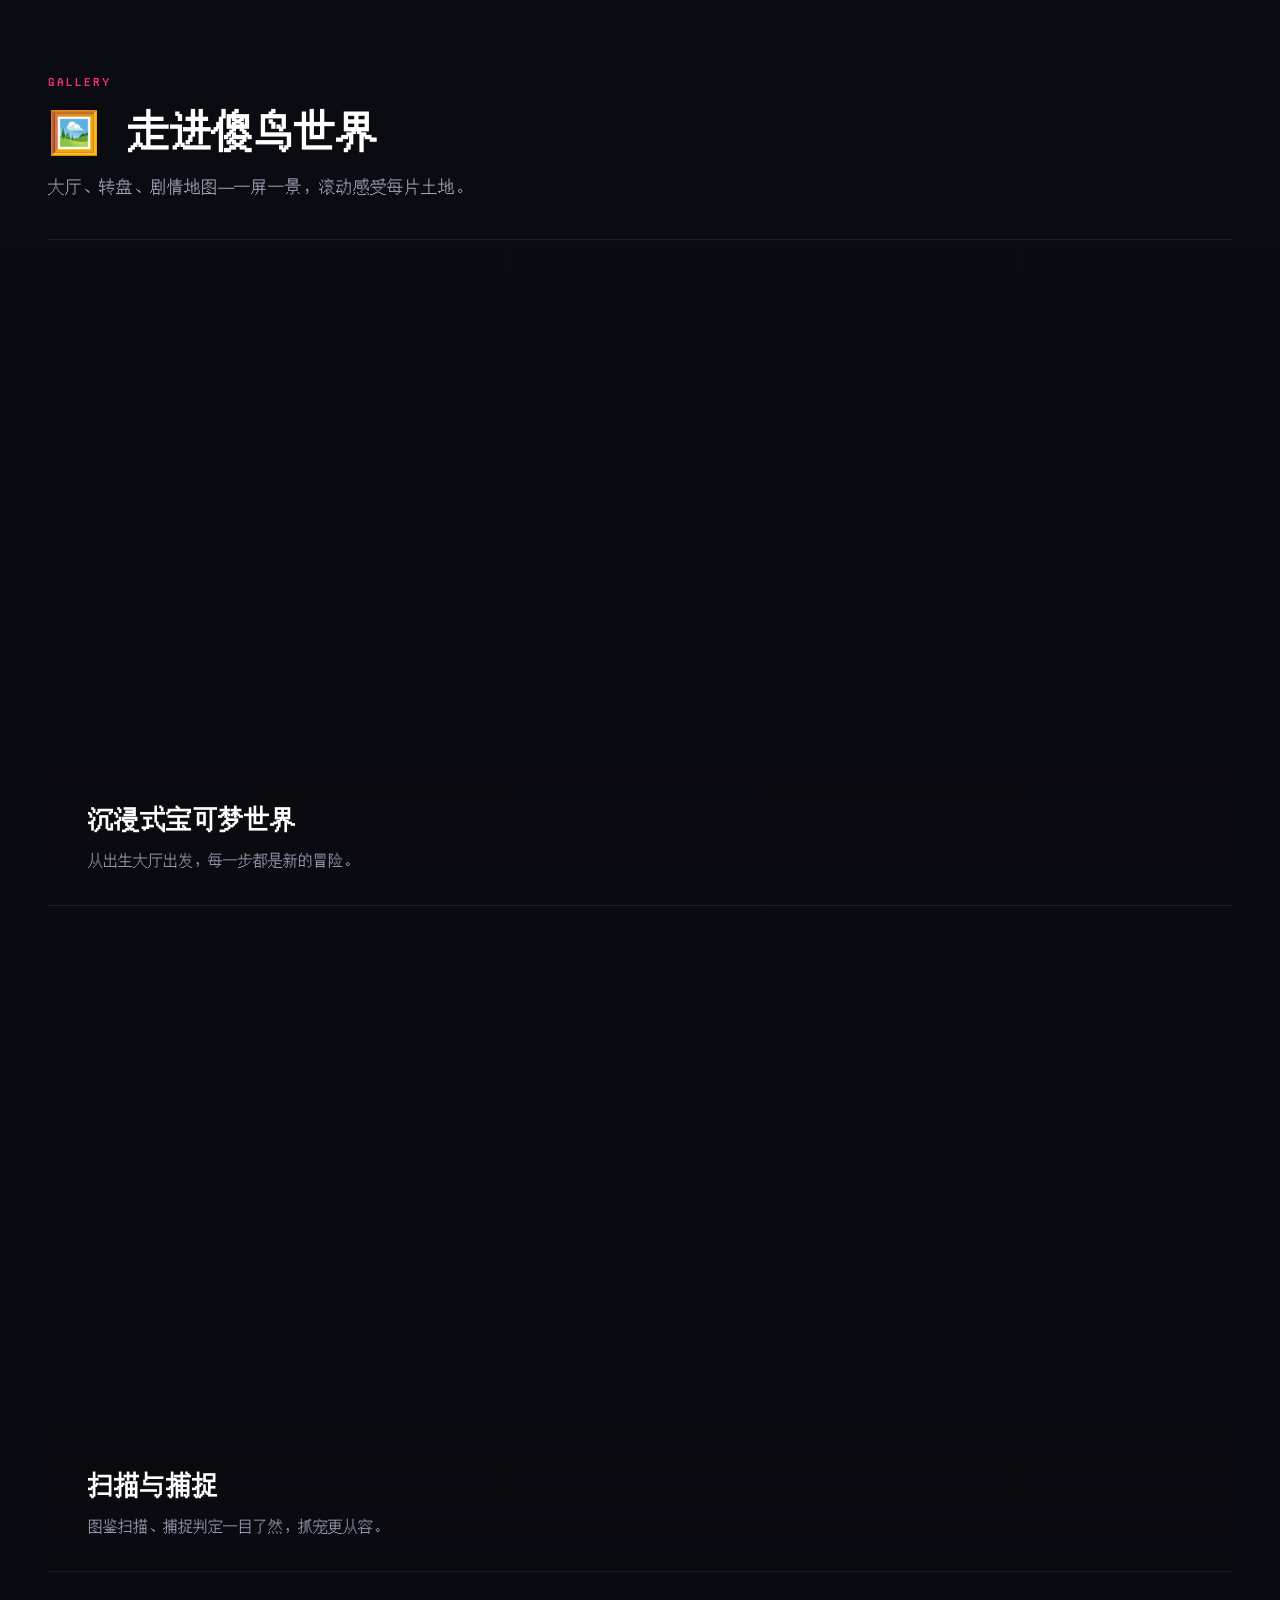
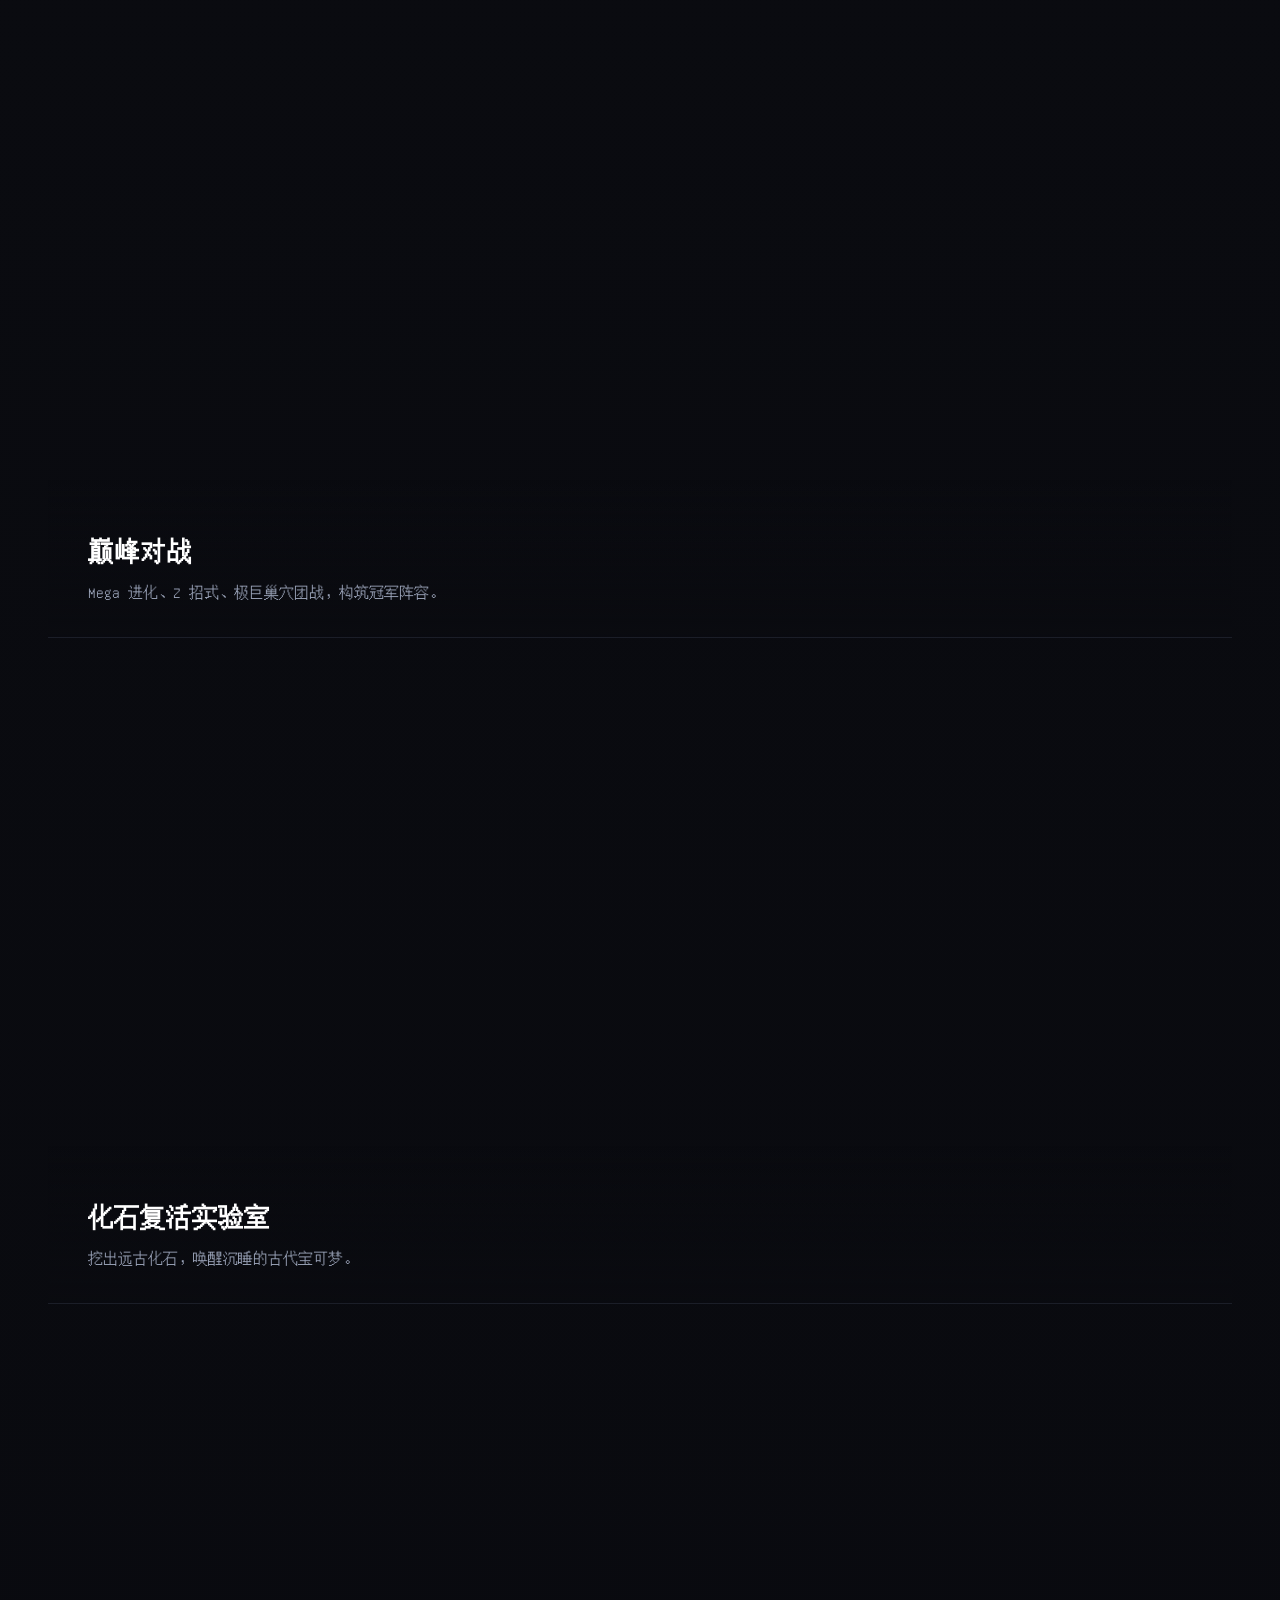
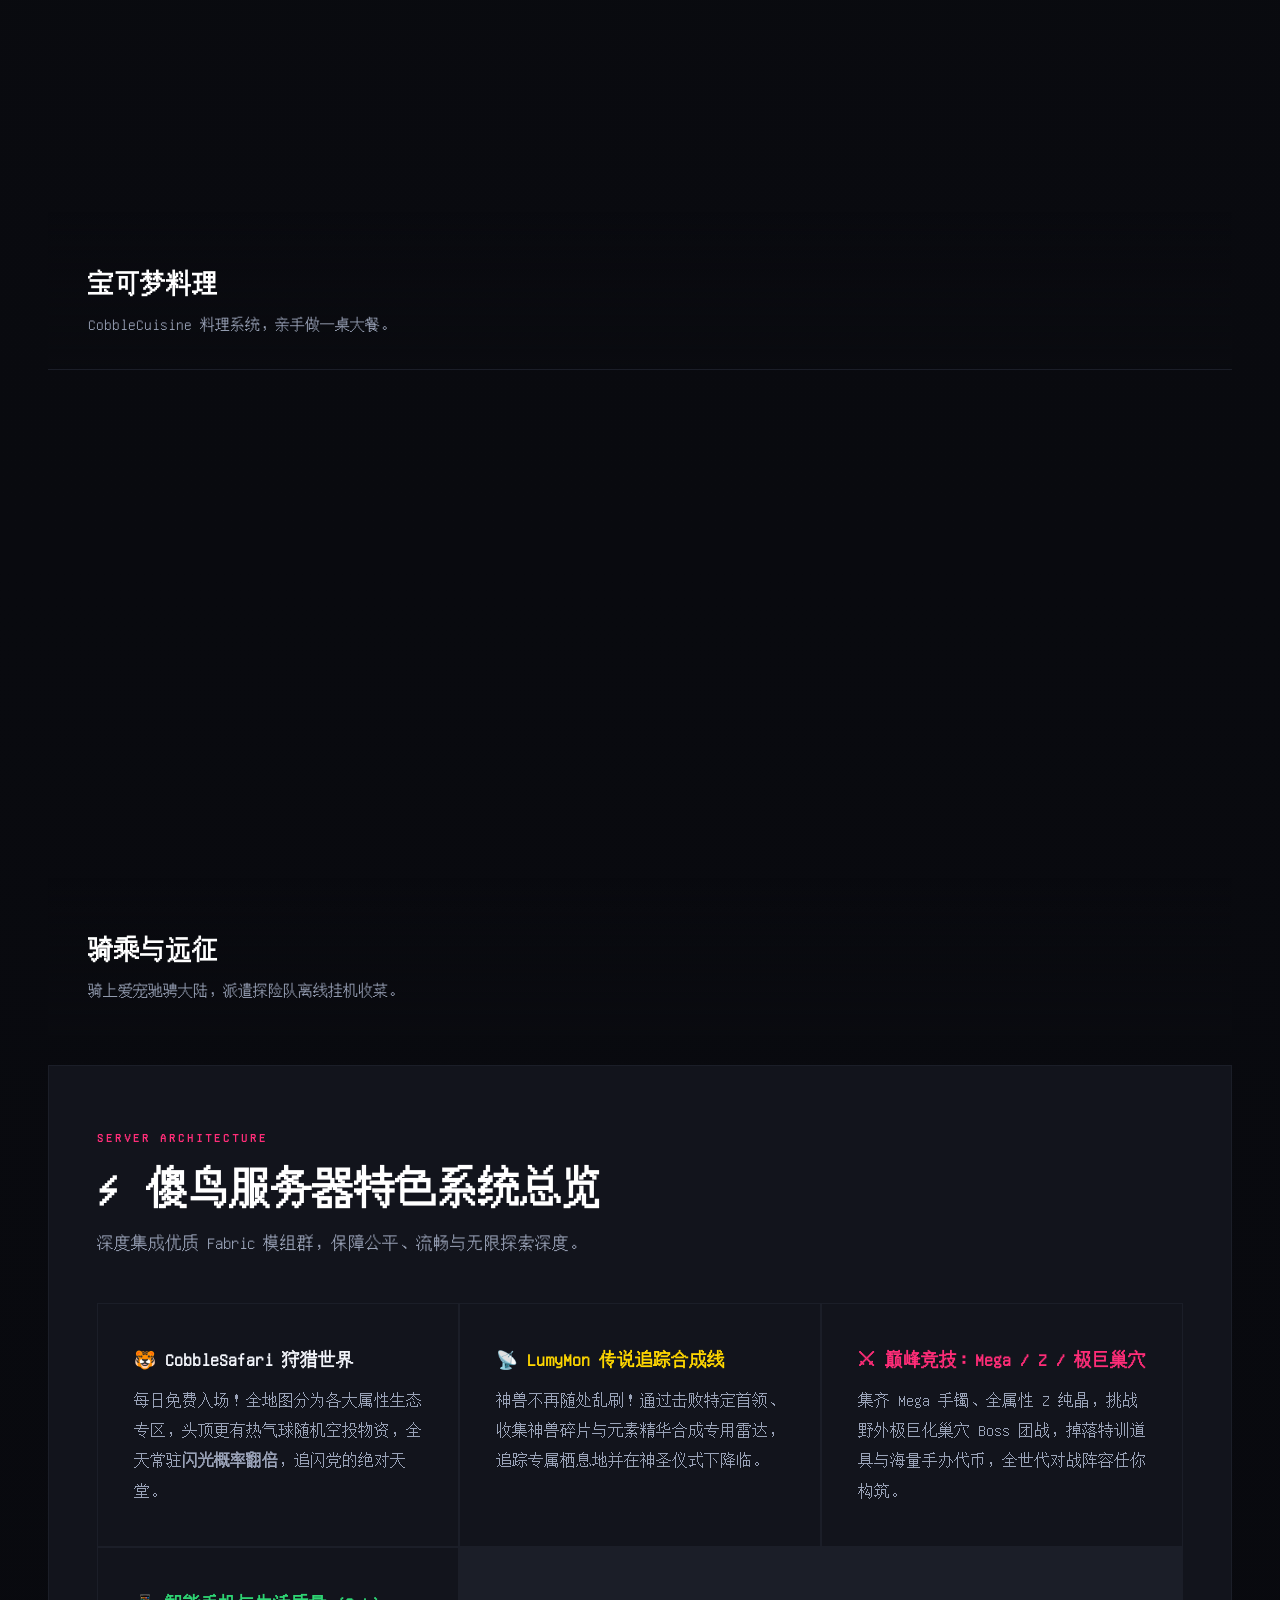
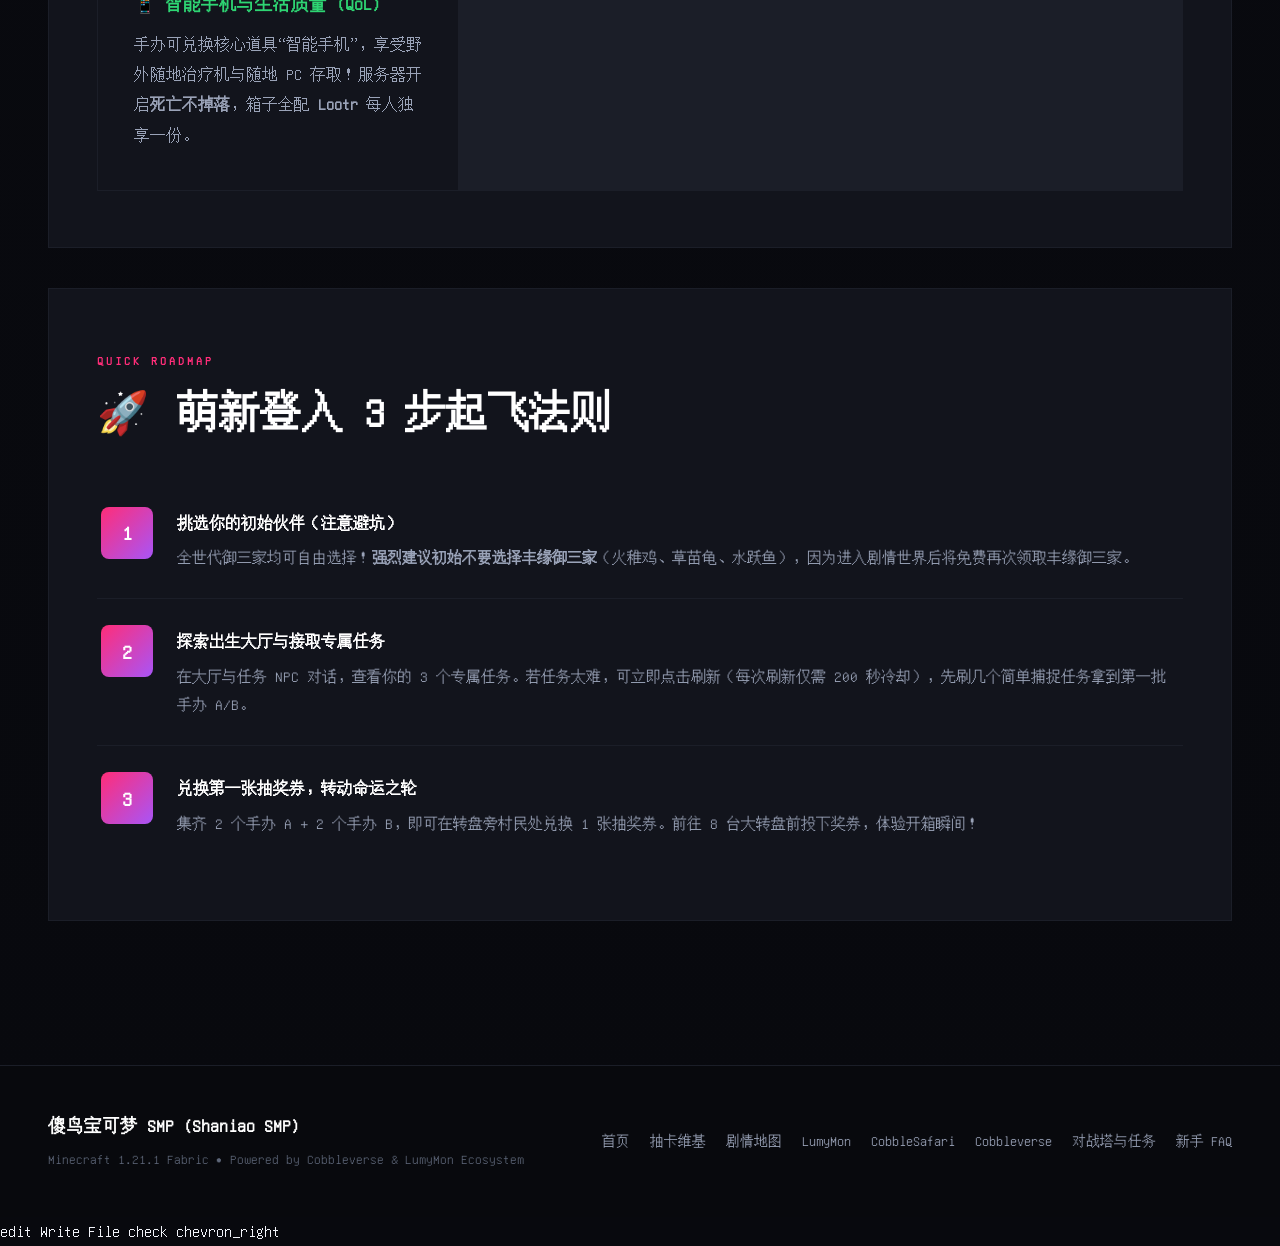
==== commit 66d0b9bd: "合并掉落/生成查询为宝可梦查询：1159只宝可梦掉落+生成一体档案，智能搜索" ====
--- a/index.html
+++ b/index.html
@@ -32,7 +32,7 @@
         </div>
         <div class="menubar">
             <ul class="nav-links">
-                <li><a href="index.html" class="nav-link active">首页</a></li><li><a href="gacha.html" class="nav-link">转盘抽卡</a></li><li><a href="world.html" class="nav-link">世界与传送</a></li><li><a href="lumymon.html" class="nav-link">LumyMon</a></li><li><a href="cobblesafari.html" class="nav-link">CobbleSafari</a></li><li><a href="cobbleverse.html" class="nav-link">Cobbleverse</a></li><li><a href="battletower.html" class="nav-link">对战塔与任务</a></li><li><a href="guide.html" class="nav-link">新手百科</a></li><li><a href="drops.html" class="nav-link">掉落查询</a></li><li><a href="spawn.html" class="nav-link">生成查询</a></li>
+                <li><a href="index.html" class="nav-link active">首页</a></li><li><a href="gacha.html" class="nav-link">转盘抽卡</a></li><li><a href="world.html" class="nav-link">世界与传送</a></li><li><a href="lumymon.html" class="nav-link">LumyMon</a></li><li><a href="cobblesafari.html" class="nav-link">CobbleSafari</a></li><li><a href="cobbleverse.html" class="nav-link">Cobbleverse</a></li><li><a href="battletower.html" class="nav-link">对战塔与任务</a></li><li><a href="guide.html" class="nav-link">新手百科</a></li><li><a href="pokemon.html" class="nav-link">宝可梦查询</a></li>
             </ul>
             <div class="nav-action">
                 <button class="btn-ip-copy" onclick="copyServerIP()">
